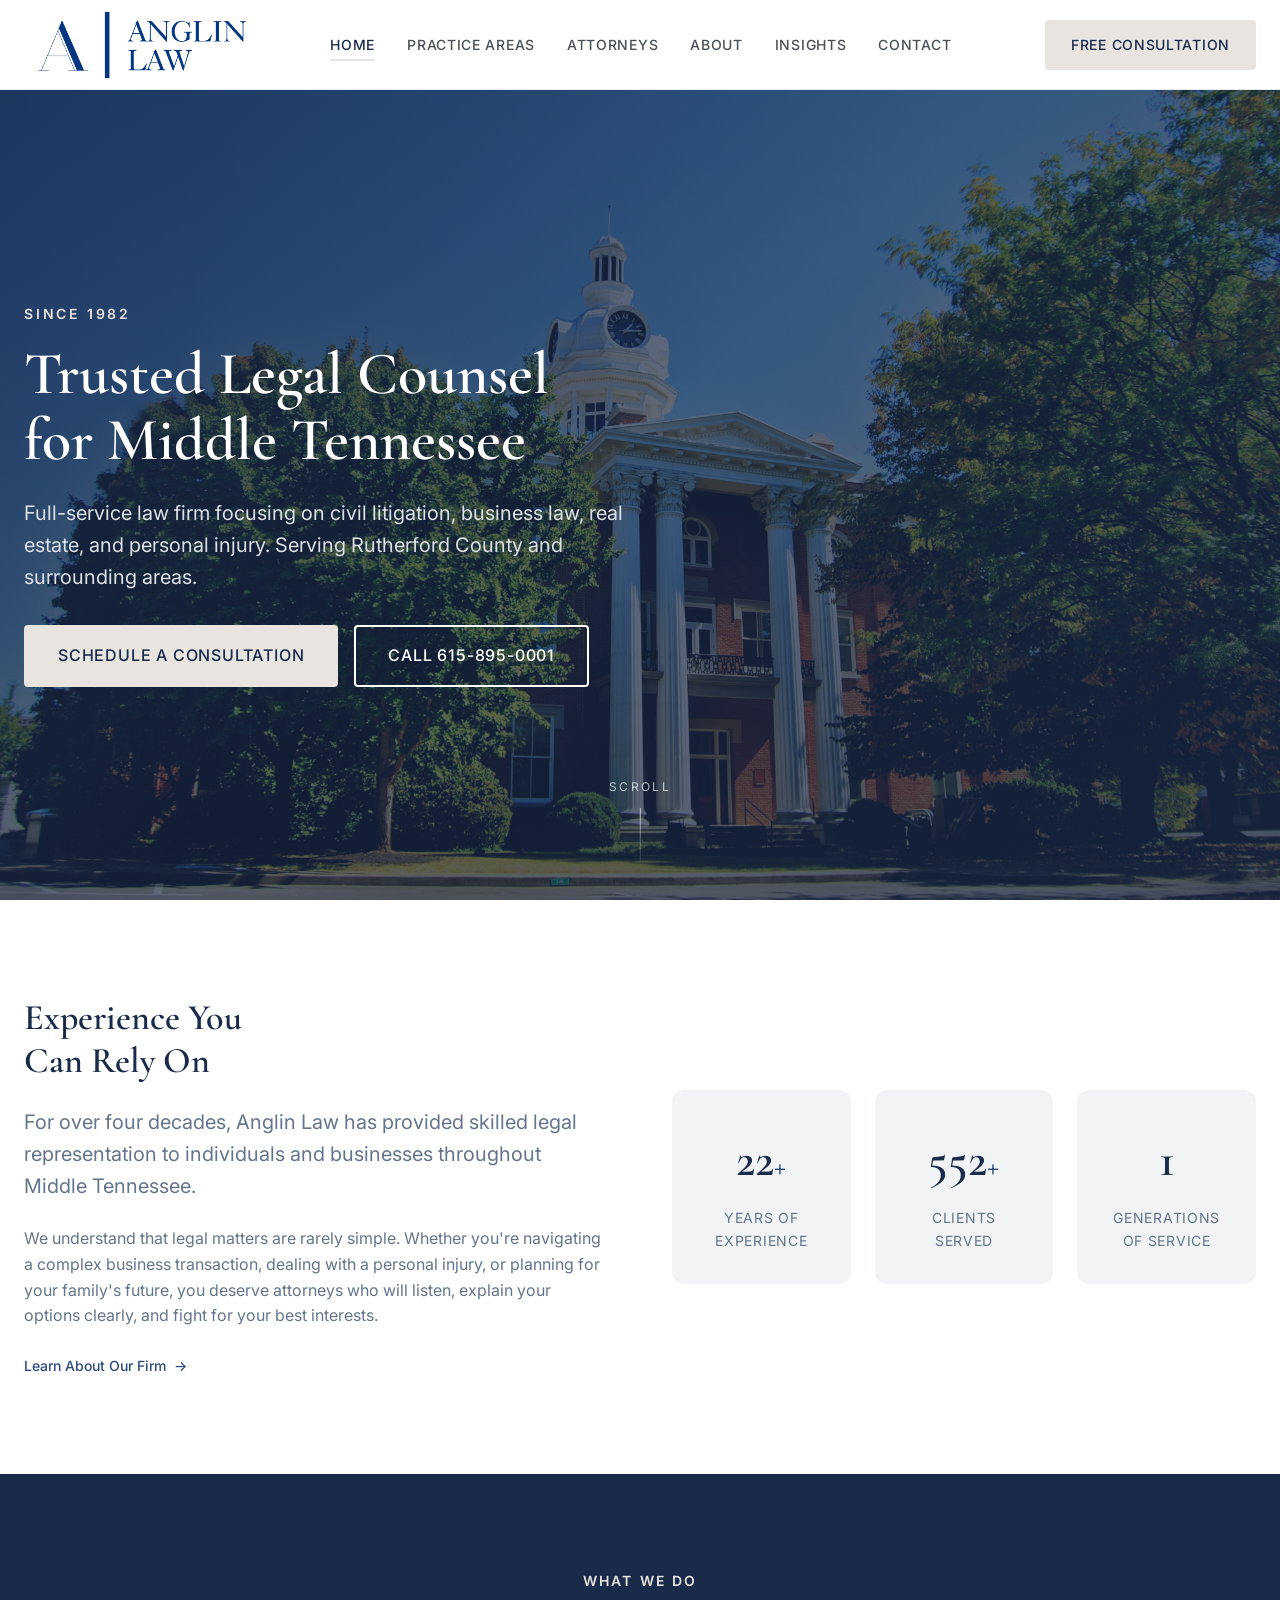
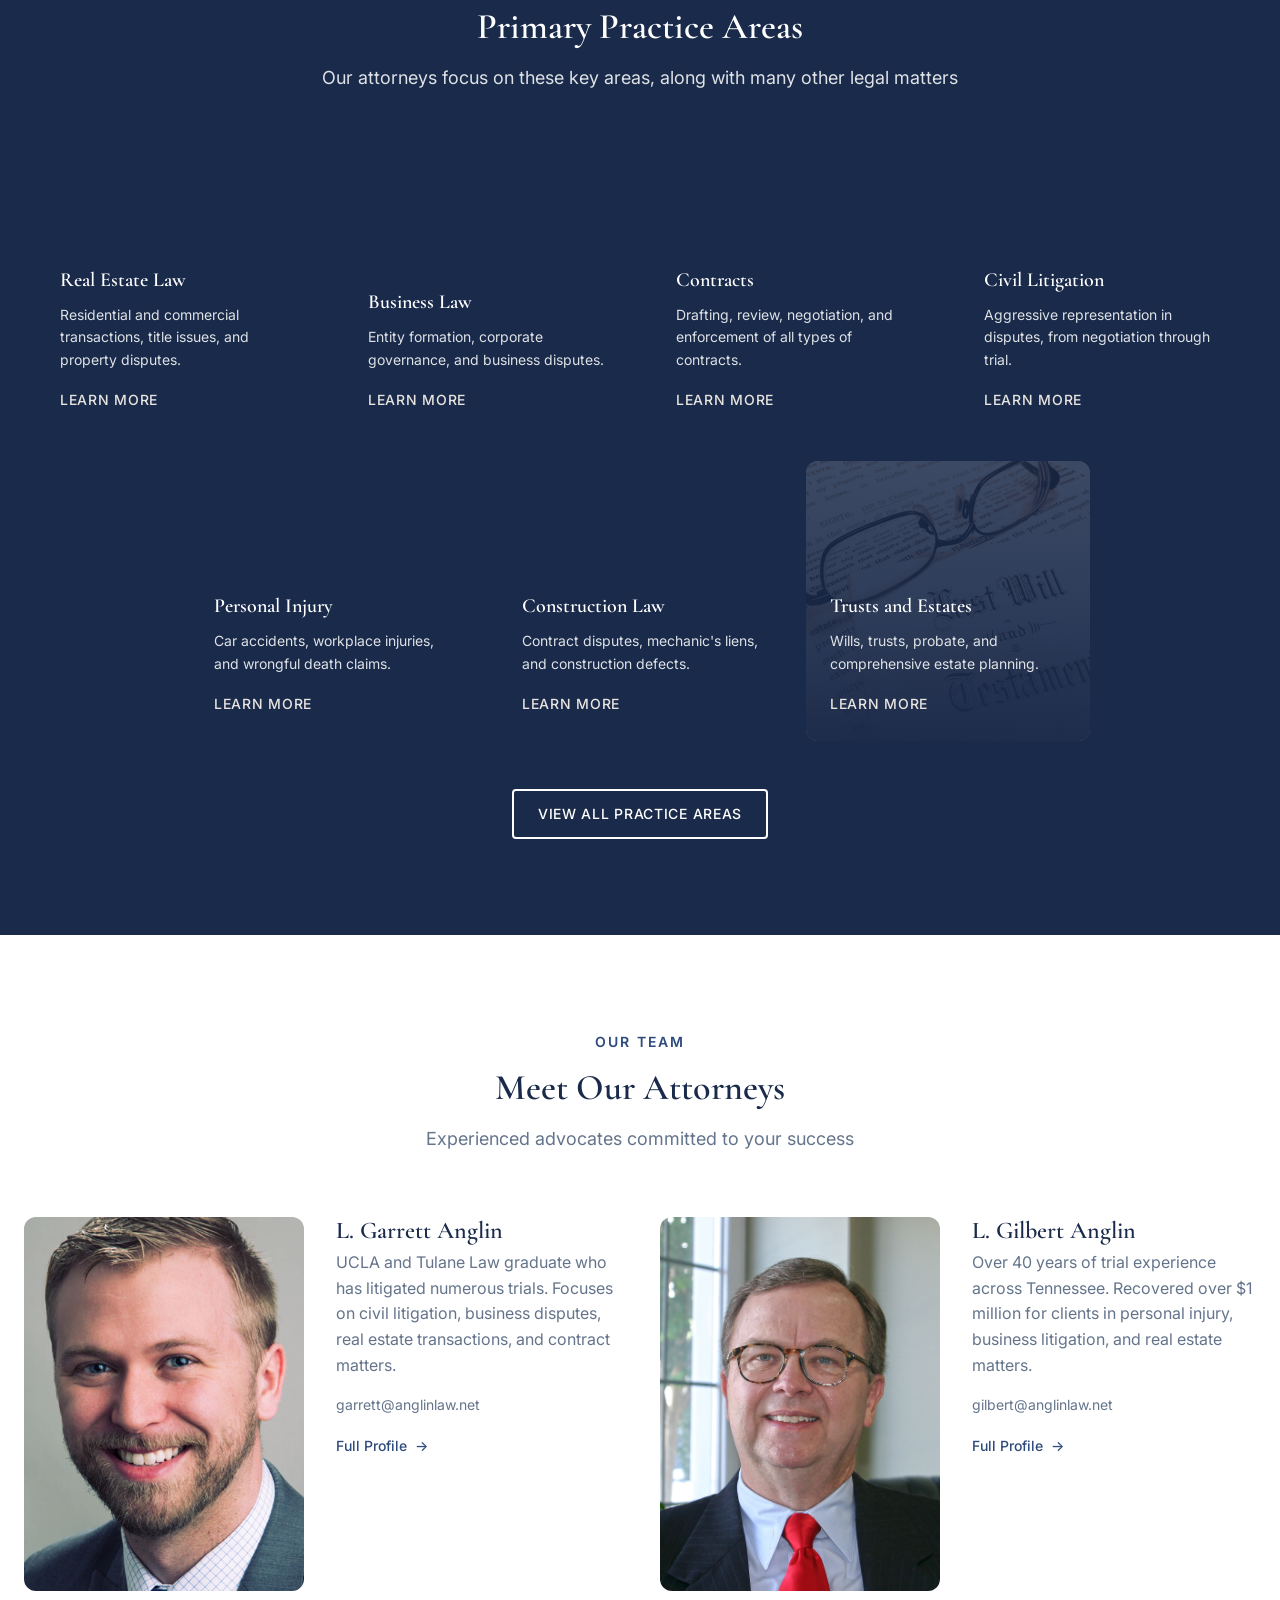
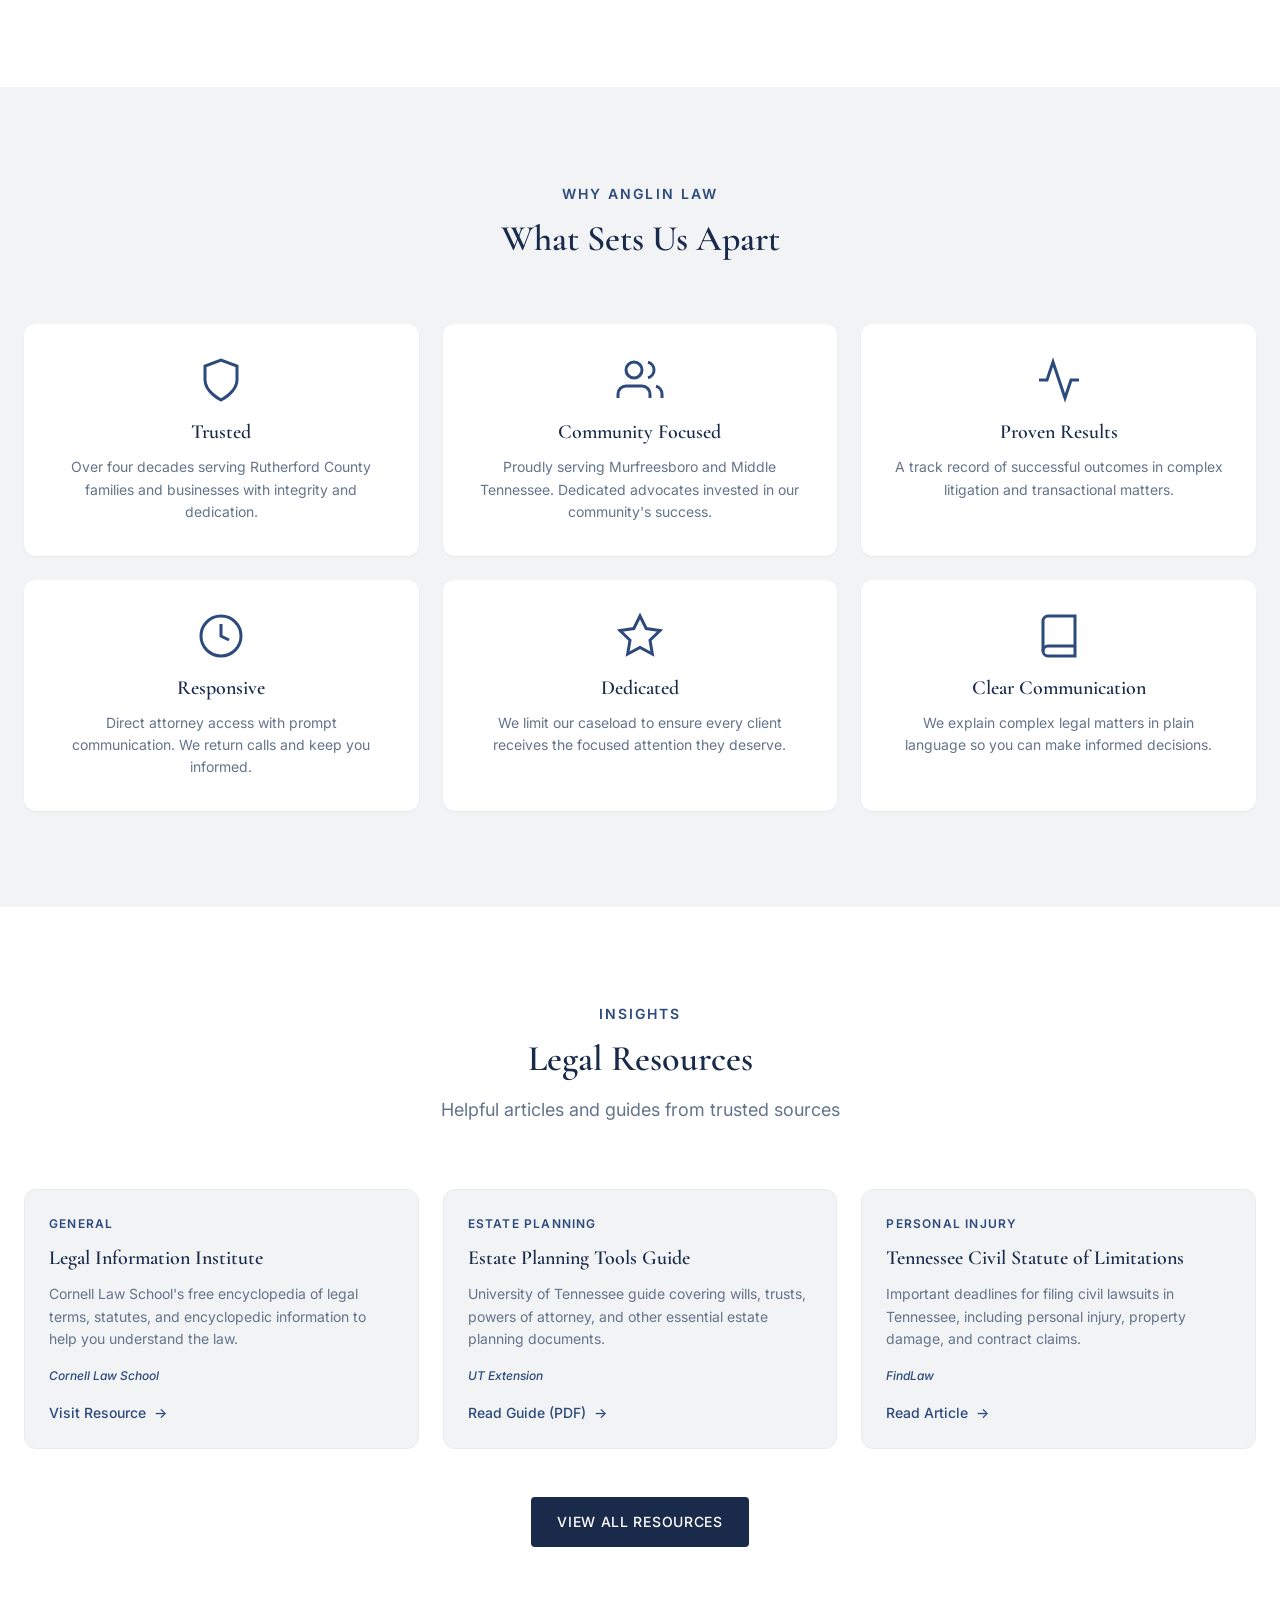
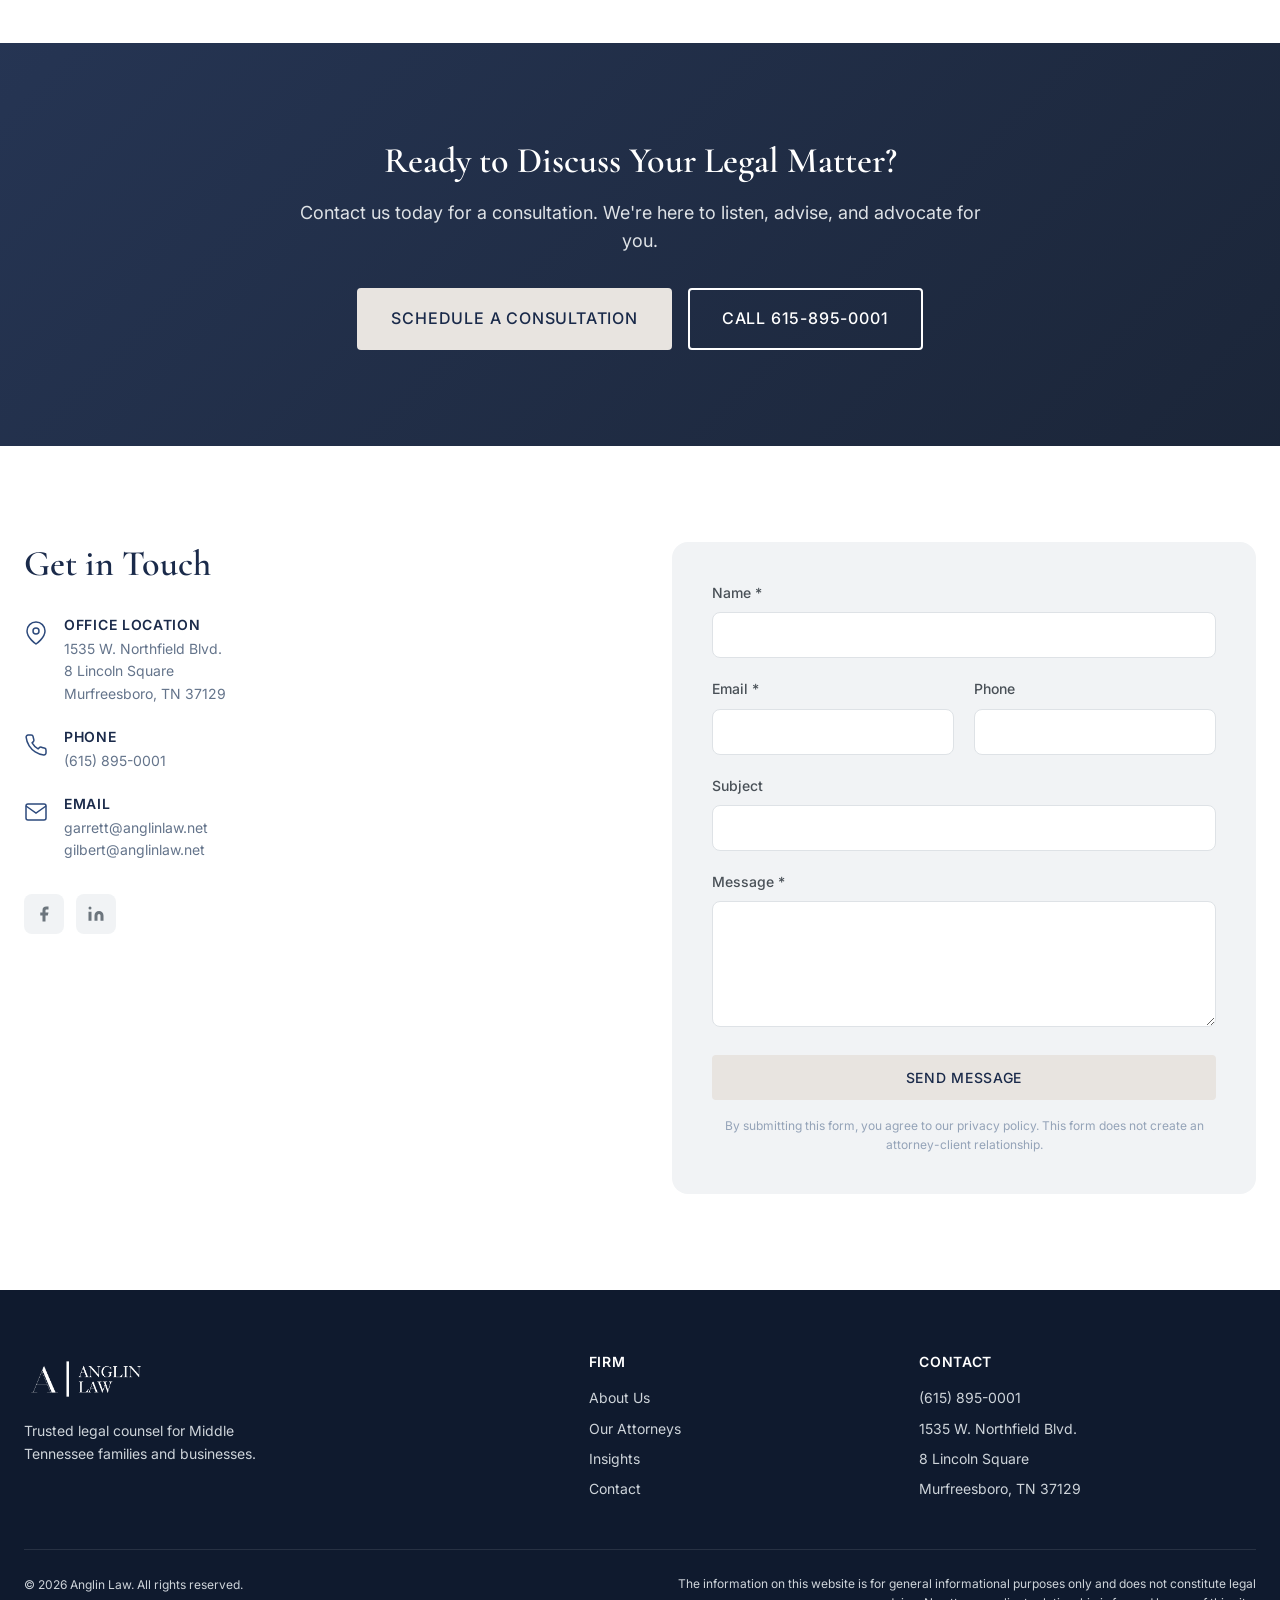
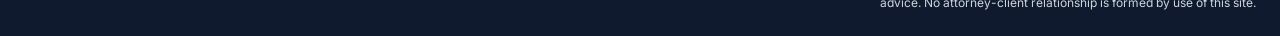
==== index.html @ 1e5f4c48 "Remove mergers from Business Law description on home page https://claude.ai/code/session_014izecE7ja" ====
<!DOCTYPE html>
<html lang="en">
<head>
    <meta charset="UTF-8">
    <meta name="viewport" content="width=device-width, initial-scale=1.0">
    <meta name="description" content="Anglin Law - Full-service law firm in Murfreesboro, Tennessee focusing on civil litigation, business law, real estate, and personal injury.">
    <title>Anglin Law | Murfreesboro, Tennessee Attorneys</title>
    <link rel="preconnect" href="https://fonts.googleapis.com">
    <link rel="preconnect" href="https://fonts.gstatic.com" crossorigin>
    <link href="https://fonts.googleapis.com/css2?family=Cormorant+Garamond:wght@400;500;600;700&family=Inter:wght@300;400;500;600&display=swap" rel="stylesheet">
    <link rel="stylesheet" href="css/styles.css">
</head>
<body>
    <!-- Header -->
    <header class="header" id="header">
        <div class="container">
            <a href="index.html" class="logo">
                <img src="images/logo.png" alt="Anglin Law" class="logo-img">
            </a>
            <nav class="nav" id="nav">
                <ul class="nav-list">
                    <li><a href="index.html" class="nav-link active">Home</a></li>
                    <li><a href="practice-areas.html" class="nav-link">Practice Areas</a></li>
                    <li><a href="attorneys.html" class="nav-link">Attorneys</a></li>
                    <li><a href="about.html" class="nav-link">About</a></li>
                    <li><a href="insights.html" class="nav-link">Insights</a></li>
                    <li><a href="contact.html" class="nav-link">Contact</a></li>
                </ul>
            </nav>
            <a href="contact.html" class="btn btn-primary header-cta">Free Consultation</a>
            <button class="mobile-toggle" id="mobile-toggle" aria-label="Toggle menu">
                <span></span>
                <span></span>
                <span></span>
            </button>
        </div>
    </header>

    <!-- Hero Section -->
    <section class="hero">
        <div class="hero-bg">
            <div class="hero-overlay"></div>
        </div>
        <div class="container">
            <div class="hero-content">
                <p class="hero-subtitle fade-in">Since 1982</p>
                <h1 class="hero-title fade-in">Trusted Legal Counsel<br>for Middle Tennessee</h1>
                <p class="hero-description fade-in">Full-service law firm focusing on civil litigation, business law, real estate, and personal injury. Serving Rutherford County and surrounding areas.</p>
                <div class="hero-cta fade-in">
                    <a href="contact.html" class="btn btn-primary btn-lg">Schedule a Consultation</a>
                    <a href="tel:615-895-0001" class="btn btn-outline btn-lg">Call 615-895-0001</a>
                </div>
            </div>
        </div>
        <div class="hero-scroll">
            <span>Scroll</span>
            <div class="scroll-line"></div>
        </div>
    </section>

    <!-- Introduction Section -->
    <section class="intro section">
        <div class="container">
            <div class="intro-content">
                <div class="intro-text reveal">
                    <h2 class="section-title">Experience You<br>Can Rely On</h2>
                    <p class="intro-lead">For over four decades, Anglin Law has provided skilled legal representation to individuals and businesses throughout Middle Tennessee.</p>
                    <p>We understand that legal matters are rarely simple. Whether you're navigating a complex business transaction, dealing with a personal injury, or planning for your family's future, you deserve attorneys who will listen, explain your options clearly, and fight for your best interests.</p>
                    <a href="about.html" class="link-arrow">Learn About Our Firm</a>
                </div>
                <div class="intro-stats reveal">
                    <div class="stat">
                        <span class="stat-number" data-count="40">0</span><span class="stat-suffix">+</span>
                        <span class="stat-label">Years of Experience</span>
                    </div>
                    <div class="stat">
                        <span class="stat-number" data-count="1000">0</span><span class="stat-suffix">+</span>
                        <span class="stat-label">Clients Served</span>
                    </div>
                    <div class="stat">
                        <span class="stat-number" data-count="2">0</span>
                        <span class="stat-label">Generations of Service</span>
                    </div>
                </div>
            </div>
        </div>
    </section>

    <!-- Practice Areas Section -->
    <section class="practice-areas section section-dark">
        <div class="container">
            <div class="section-header reveal">
                <p class="section-subtitle">What We Do</p>
                <h2 class="section-title">Primary Practice Areas</h2>
                <p class="section-description">Our attorneys focus on these key areas, along with many other legal matters</p>
            </div>
            <div class="practice-grid">
                <a href="practice-areas.html#real-estate" class="practice-card reveal">
                    <div class="practice-card-bg" style="background-image: url('https://images.unsplash.com/photo-1500382017468-9049fed747ef?auto=format&fit=crop&w=800&q=80');"></div>
                    <div class="practice-card-overlay"></div>
                    <div class="practice-card-content">
                        <h3 class="practice-title">Real Estate Law</h3>
                        <p class="practice-excerpt">Residential and commercial transactions, title issues, and property disputes.</p>
                        <span class="practice-link">Learn More</span>
                    </div>
                </a>
                <a href="practice-areas.html#business" class="practice-card reveal">
                    <div class="practice-card-bg" style="background-image: url('https://images.unsplash.com/photo-1554469384-e58fac16e23a?auto=format&fit=crop&w=800&q=80');"></div>
                    <div class="practice-card-overlay"></div>
                    <div class="practice-card-content">
                        <h3 class="practice-title">Business Law</h3>
                        <p class="practice-excerpt">Entity formation, corporate governance, and business disputes.</p>
                        <span class="practice-link">Learn More</span>
                    </div>
                </a>
                <a href="practice-areas.html#contracts" class="practice-card reveal">
                    <div class="practice-card-bg" style="background-image: url('https://images.unsplash.com/photo-1450101499163-c8848c66ca85?auto=format&fit=crop&w=800&q=80');"></div>
                    <div class="practice-card-overlay"></div>
                    <div class="practice-card-content">
                        <h3 class="practice-title">Contracts</h3>
                        <p class="practice-excerpt">Drafting, review, negotiation, and enforcement of all types of contracts.</p>
                        <span class="practice-link">Learn More</span>
                    </div>
                </a>
                <a href="practice-areas.html#litigation" class="practice-card reveal">
                    <div class="practice-card-bg" style="background-image: url('https://images.unsplash.com/photo-1589829545856-d10d557cf95f?auto=format&fit=crop&w=800&q=80');"></div>
                    <div class="practice-card-overlay"></div>
                    <div class="practice-card-content">
                        <h3 class="practice-title">Civil Litigation</h3>
                        <p class="practice-excerpt">Aggressive representation in disputes, from negotiation through trial.</p>
                        <span class="practice-link">Learn More</span>
                    </div>
                </a>
                <a href="practice-areas.html#personal-injury" class="practice-card reveal">
                    <div class="practice-card-bg" style="background-image: url('https://images.unsplash.com/photo-1543465077-db45d34b88a5?auto=format&fit=crop&w=800&q=80');"></div>
                    <div class="practice-card-overlay"></div>
                    <div class="practice-card-content">
                        <h3 class="practice-title">Personal Injury</h3>
                        <p class="practice-excerpt">Car accidents, workplace injuries, and wrongful death claims.</p>
                        <span class="practice-link">Learn More</span>
                    </div>
                </a>
                <a href="practice-areas.html#construction" class="practice-card reveal">
                    <div class="practice-card-bg" style="background-image: url('https://images.unsplash.com/photo-1504307651254-35680f356dfd?auto=format&fit=crop&w=800&q=80');"></div>
                    <div class="practice-card-overlay"></div>
                    <div class="practice-card-content">
                        <h3 class="practice-title">Construction Law</h3>
                        <p class="practice-excerpt">Contract disputes, mechanic's liens, and construction defects.</p>
                        <span class="practice-link">Learn More</span>
                    </div>
                </a>
                <a href="practice-areas.html#estates" class="practice-card reveal">
                    <div class="practice-card-bg" style="background-image: url('images/will.jpg');"></div>
                    <div class="practice-card-overlay"></div>
                    <div class="practice-card-content">
                        <h3 class="practice-title">Trusts and Estates</h3>
                        <p class="practice-excerpt">Wills, trusts, probate, and comprehensive estate planning.</p>
                        <span class="practice-link">Learn More</span>
                    </div>
                </a>
            </div>
            <div class="section-cta reveal">
                <a href="practice-areas.html" class="btn btn-outline-light">View All Practice Areas</a>
            </div>
        </div>
    </section>

    <!-- Attorneys Section -->
    <section class="attorneys section">
        <div class="container">
            <div class="section-header reveal">
                <p class="section-subtitle">Our Team</p>
                <h2 class="section-title">Meet Our Attorneys</h2>
                <p class="section-description">Experienced advocates committed to your success</p>
            </div>
            <div class="attorneys-grid">
                <div class="attorney-card reveal">
                    <div class="attorney-image">
                        <img src="images/garrett-anglin.jpg" alt="L. Garrett Anglin">
                    </div>
                    <div class="attorney-info">
                        <h3 class="attorney-name">L. Garrett Anglin</h3>
                        <p class="attorney-bio">UCLA and Tulane Law graduate who has litigated numerous trials. Focuses on civil litigation, business disputes, real estate transactions, and contract matters.</p>
                        <div class="attorney-contact">
                            <a href="mailto:garrett@anglinlaw.net">garrett@anglinlaw.net</a>
                        </div>
                        <a href="attorneys.html#garrett-anglin" class="link-arrow">Full Profile</a>
                    </div>
                </div>
                <div class="attorney-card reveal">
                    <div class="attorney-image">
                        <img src="images/gilbert-anglin.jpg" alt="L. Gilbert Anglin">
                    </div>
                    <div class="attorney-info">
                        <h3 class="attorney-name">L. Gilbert Anglin</h3>
                        <p class="attorney-bio">Over 40 years of trial experience across Tennessee. Recovered over $1 million for clients in personal injury, business litigation, and real estate matters.</p>
                        <div class="attorney-contact">
                            <a href="mailto:gilbert@anglinlaw.net">gilbert@anglinlaw.net</a>
                        </div>
                        <a href="attorneys.html#gilbert-anglin" class="link-arrow">Full Profile</a>
                    </div>
                </div>
            </div>
        </div>
    </section>

    <!-- Why Choose Us Section -->
    <section class="why-us section section-light">
        <div class="container">
            <div class="section-header reveal">
                <p class="section-subtitle">Why Anglin Law</p>
                <h2 class="section-title">What Sets Us Apart</h2>
            </div>
            <div class="why-grid">
                <div class="why-card reveal">
                    <div class="why-icon">
                        <svg xmlns="http://www.w3.org/2000/svg" viewBox="0 0 24 24" fill="none" stroke="currentColor" stroke-width="1.5">
                            <path d="M12 22s8-4 8-10V5l-8-3-8 3v7c0 6 8 10 8 10z"></path>
                        </svg>
                    </div>
                    <h3 class="why-title">Trusted</h3>
                    <p class="why-description">Over four decades serving Rutherford County families and businesses with integrity and dedication.</p>
                </div>
                <div class="why-card reveal">
                    <div class="why-icon">
                        <svg xmlns="http://www.w3.org/2000/svg" viewBox="0 0 24 24" fill="none" stroke="currentColor" stroke-width="1.5">
                            <path d="M17 21v-2a4 4 0 0 0-4-4H5a4 4 0 0 0-4 4v2"></path>
                            <circle cx="9" cy="7" r="4"></circle>
                            <path d="M23 21v-2a4 4 0 0 0-3-3.87"></path>
                            <path d="M16 3.13a4 4 0 0 1 0 7.75"></path>
                        </svg>
                    </div>
                    <h3 class="why-title">Community Focused</h3>
                    <p class="why-description">Proudly serving Murfreesboro and Middle Tennessee. Dedicated advocates invested in our community's success.</p>
                </div>
                <div class="why-card reveal">
                    <div class="why-icon">
                        <svg xmlns="http://www.w3.org/2000/svg" viewBox="0 0 24 24" fill="none" stroke="currentColor" stroke-width="1.5">
                            <polyline points="22 12 18 12 15 21 9 3 6 12 2 12"></polyline>
                        </svg>
                    </div>
                    <h3 class="why-title">Proven Results</h3>
                    <p class="why-description">A track record of successful outcomes in complex litigation and transactional matters.</p>
                </div>
                <div class="why-card reveal">
                    <div class="why-icon">
                        <svg xmlns="http://www.w3.org/2000/svg" viewBox="0 0 24 24" fill="none" stroke="currentColor" stroke-width="1.5">
                            <circle cx="12" cy="12" r="10"></circle>
                            <polyline points="12 6 12 12 16 14"></polyline>
                        </svg>
                    </div>
                    <h3 class="why-title">Responsive</h3>
                    <p class="why-description">Direct attorney access with prompt communication. We return calls and keep you informed.</p>
                </div>
                <div class="why-card reveal">
                    <div class="why-icon">
                        <svg xmlns="http://www.w3.org/2000/svg" viewBox="0 0 24 24" fill="none" stroke="currentColor" stroke-width="1.5">
                            <polygon points="12 2 15.09 8.26 22 9.27 17 14.14 18.18 21.02 12 17.77 5.82 21.02 7 14.14 2 9.27 8.91 8.26 12 2"></polygon>
                        </svg>
                    </div>
                    <h3 class="why-title">Dedicated</h3>
                    <p class="why-description">We limit our caseload to ensure every client receives the focused attention they deserve.</p>
                </div>
                <div class="why-card reveal">
                    <div class="why-icon">
                        <svg xmlns="http://www.w3.org/2000/svg" viewBox="0 0 24 24" fill="none" stroke="currentColor" stroke-width="1.5">
                            <path d="M4 19.5A2.5 2.5 0 0 1 6.5 17H20"></path>
                            <path d="M6.5 2H20v20H6.5A2.5 2.5 0 0 1 4 19.5v-15A2.5 2.5 0 0 1 6.5 2z"></path>
                        </svg>
                    </div>
                    <h3 class="why-title">Clear Communication</h3>
                    <p class="why-description">We explain complex legal matters in plain language so you can make informed decisions.</p>
                </div>
            </div>
        </div>
    </section>

    <!-- Insights Section -->
    <section class="insights section">
        <div class="container">
            <div class="section-header reveal">
                <p class="section-subtitle">Insights</p>
                <h2 class="section-title">Legal Resources</h2>
                <p class="section-description">Helpful articles and guides from trusted sources</p>
            </div>
            <div class="insights-grid insights-grid-text-only">
                <article class="insight-card reveal">
                    <span class="insight-category">General</span>
                    <h3 class="insight-title">Legal Information Institute</h3>
                    <p class="insight-excerpt">Cornell Law School's free encyclopedia of legal terms, statutes, and encyclopedic information to help you understand the law.</p>
                    <div class="insight-meta">
                        <span class="insight-source">Cornell Law School</span>
                    </div>
                    <a href="https://www.law.cornell.edu/" target="_blank" rel="noopener noreferrer" class="link-arrow">Visit Resource</a>
                </article>
                <article class="insight-card reveal">
                    <span class="insight-category">Estate Planning</span>
                    <h3 class="insight-title">Estate Planning Tools Guide</h3>
                    <p class="insight-excerpt">University of Tennessee guide covering wills, trusts, powers of attorney, and other essential estate planning documents.</p>
                    <div class="insight-meta">
                        <span class="insight-source">UT Extension</span>
                    </div>
                    <a href="https://utia.tennessee.edu/publications/wp-content/uploads/sites/269/2023/10/SP822E.pdf" target="_blank" rel="noopener noreferrer" class="link-arrow">Read Guide (PDF)</a>
                </article>
                <article class="insight-card reveal">
                    <span class="insight-category">Personal Injury</span>
                    <h3 class="insight-title">Tennessee Civil Statute of Limitations</h3>
                    <p class="insight-excerpt">Important deadlines for filing civil lawsuits in Tennessee, including personal injury, property damage, and contract claims.</p>
                    <div class="insight-meta">
                        <span class="insight-source">FindLaw</span>
                    </div>
                    <a href="https://www.findlaw.com/state/tennessee-law/tennessee-civil-statute-of-limitations-laws.html" target="_blank" rel="noopener noreferrer" class="link-arrow">Read Article</a>
                </article>
            </div>
            <div class="section-cta reveal">
                <a href="insights.html" class="btn btn-secondary">View All Resources</a>
            </div>
        </div>
    </section>

    <!-- CTA Section -->
    <section class="cta-section">
        <div class="cta-bg">
            <div class="cta-overlay"></div>
        </div>
        <div class="container">
            <div class="cta-content reveal">
                <h2 class="cta-title">Ready to Discuss Your Legal Matter?</h2>
                <p class="cta-description">Contact us today for a consultation. We're here to listen, advise, and advocate for you.</p>
                <div class="cta-buttons">
                    <a href="contact.html" class="btn btn-primary btn-lg">Schedule a Consultation</a>
                    <a href="tel:615-895-0001" class="btn btn-outline-light btn-lg">Call 615-895-0001</a>
                </div>
            </div>
        </div>
    </section>

    <!-- Contact Preview Section -->
    <section class="contact-preview section">
        <div class="container">
            <div class="contact-grid">
                <div class="contact-info reveal">
                    <h2 class="section-title">Get in Touch</h2>
                    <div class="contact-details">
                        <div class="contact-item">
                            <div class="contact-icon">
                                <svg xmlns="http://www.w3.org/2000/svg" viewBox="0 0 24 24" fill="none" stroke="currentColor" stroke-width="1.5">
                                    <path d="M21 10c0 7-9 13-9 13s-9-6-9-13a9 9 0 0 1 18 0z"></path>
                                    <circle cx="12" cy="10" r="3"></circle>
                                </svg>
                            </div>
                            <div>
                                <h4>Office Location</h4>
                                <p>1535 W. Northfield Blvd.<br>8 Lincoln Square<br>Murfreesboro, TN 37129</p>
                            </div>
                        </div>
                        <div class="contact-item">
                            <div class="contact-icon">
                                <svg xmlns="http://www.w3.org/2000/svg" viewBox="0 0 24 24" fill="none" stroke="currentColor" stroke-width="1.5">
                                    <path d="M22 16.92v3a2 2 0 0 1-2.18 2 19.79 19.79 0 0 1-8.63-3.07 19.5 19.5 0 0 1-6-6 19.79 19.79 0 0 1-3.07-8.67A2 2 0 0 1 4.11 2h3a2 2 0 0 1 2 1.72 12.84 12.84 0 0 0 .7 2.81 2 2 0 0 1-.45 2.11L8.09 9.91a16 16 0 0 0 6 6l1.27-1.27a2 2 0 0 1 2.11-.45 12.84 12.84 0 0 0 2.81.7A2 2 0 0 1 22 16.92z"></path>
                                </svg>
                            </div>
                            <div>
                                <h4>Phone</h4>
                                <p><a href="tel:615-895-0001">(615) 895-0001</a></p>
                            </div>
                        </div>
                        <div class="contact-item">
                            <div class="contact-icon">
                                <svg xmlns="http://www.w3.org/2000/svg" viewBox="0 0 24 24" fill="none" stroke="currentColor" stroke-width="1.5">
                                    <path d="M4 4h16c1.1 0 2 .9 2 2v12c0 1.1-.9 2-2 2H4c-1.1 0-2-.9-2-2V6c0-1.1.9-2 2-2z"></path>
                                    <polyline points="22,6 12,13 2,6"></polyline>
                                </svg>
                            </div>
                            <div>
                                <h4>Email</h4>
                                <p><a href="mailto:garrett@anglinlaw.net">garrett@anglinlaw.net</a><br><a href="mailto:gilbert@anglinlaw.net">gilbert@anglinlaw.net</a></p>
                            </div>
                        </div>
                    </div>
                    <div class="social-links">
                        <a href="https://www.facebook.com/anglinlaw/" class="social-link" aria-label="Facebook" target="_blank" rel="noopener noreferrer">
                            <svg xmlns="http://www.w3.org/2000/svg" viewBox="0 0 24 24" fill="currentColor">
                                <path d="M18 2h-3a5 5 0 0 0-5 5v3H7v4h3v8h4v-8h3l1-4h-4V7a1 1 0 0 1 1-1h3z"></path>
                            </svg>
                        </a>
                        <a href="https://www.linkedin.com/company/anglin-law" class="social-link" aria-label="LinkedIn" target="_blank" rel="noopener noreferrer">
                            <svg xmlns="http://www.w3.org/2000/svg" viewBox="0 0 24 24" fill="currentColor">
                                <path d="M16 8a6 6 0 0 1 6 6v7h-4v-7a2 2 0 0 0-2-2 2 2 0 0 0-2 2v7h-4v-7a6 6 0 0 1 6-6z"></path>
                                <rect x="2" y="9" width="4" height="12"></rect>
                                <circle cx="4" cy="4" r="2"></circle>
                            </svg>
                        </a>
                    </div>
                </div>
                <div class="contact-form-wrapper reveal">
                    <form class="contact-form" id="contact-form">
                        <div class="form-group">
                            <label for="name">Name *</label>
                            <input type="text" id="name" name="name" required>
                        </div>
                        <div class="form-row">
                            <div class="form-group">
                                <label for="email">Email *</label>
                                <input type="email" id="email" name="email" required>
                            </div>
                            <div class="form-group">
                                <label for="phone">Phone</label>
                                <input type="tel" id="phone" name="phone">
                            </div>
                        </div>
                        <div class="form-group">
                            <label for="subject">Subject</label>
                            <input type="text" id="subject" name="subject">
                        </div>
                        <div class="form-group">
                            <label for="message">Message *</label>
                            <textarea id="message" name="message" rows="5" required></textarea>
                        </div>
                        <button type="submit" class="btn btn-primary btn-full">Send Message</button>
                        <p class="form-disclaimer">By submitting this form, you agree to our privacy policy. This form does not create an attorney-client relationship.</p>
                    </form>
                </div>
            </div>
        </div>
    </section>

    <!-- Footer -->
    <footer class="footer">
        <div class="container">
            <div class="footer-main">
                <div class="footer-brand">
                    <a href="index.html" class="logo">
                        <img src="images/logo.png" alt="Anglin Law" class="logo-img">
                    </a>
                    <p class="footer-tagline">Trusted legal counsel for Middle Tennessee families and businesses.</p>
                </div>
                <div class="footer-links">
                    <div class="footer-column">
                        <h4>Firm</h4>
                        <ul>
                            <li><a href="about.html">About Us</a></li>
                            <li><a href="attorneys.html">Our Attorneys</a></li>
                            <li><a href="insights.html">Insights</a></li>
                            <li><a href="contact.html">Contact</a></li>
                        </ul>
                    </div>
                    <div class="footer-column">
                        <h4>Contact</h4>
                        <ul>
                            <li><a href="tel:615-895-0001">(615) 895-0001</a></li>
                            <li>1535 W. Northfield Blvd.</li>
                            <li>8 Lincoln Square</li>
                            <li>Murfreesboro, TN 37129</li>
                        </ul>
                    </div>
                </div>
            </div>
            <div class="footer-bottom">
                <p>&copy; 2026 Anglin Law. All rights reserved.</p>
                <p class="footer-disclaimer">The information on this website is for general informational purposes only and does not constitute legal advice. No attorney-client relationship is formed by use of this site.</p>
            </div>
        </div>
    </footer>

    <script src="js/main.js"></script>
</body>
</html>
---- css/styles.css ----
/* ============================================
   ANGLIN LAW - Main Stylesheet
   Professional Law Firm Website
   ============================================ */

/* CSS Custom Properties */
:root {
    /* Colors */
    --color-primary: #1a2a4a;        /* Deep navy blue */
    --color-primary-dark: #0f1a2e;   /* Darker navy */
    --color-primary-light: #2d4a7c;  /* Lighter navy */
    --color-accent: #e8e4e0;         /* Light warm grey */
    --color-accent-dark: #c9c4be;    /* Medium warm grey */
    --color-accent-light: #f5f3f1;   /* Very light grey */
    --color-accent-text: #2d4a7c;    /* Navy for text accents */
    --color-white: #ffffff;
    --color-off-white: #f8f9fa;
    --color-gray-100: #f1f3f5;
    --color-gray-200: #e9ecef;
    --color-gray-300: #dee2e6;
    --color-gray-400: #ced4da;
    --color-gray-500: #adb5bd;
    --color-gray-600: #6c757d;
    --color-gray-700: #495057;
    --color-gray-800: #343a40;
    --color-gray-900: #212529;
    --color-text: #2d3748;
    --color-text-light: #64748b;
    --color-text-muted: #94a3b8;

    /* Typography */
    --font-heading: 'Cormorant Garamond', Georgia, serif;
    --font-body: 'Inter', -apple-system, BlinkMacSystemFont, 'Segoe UI', Roboto, sans-serif;

    /* Font Sizes */
    --text-xs: 0.75rem;
    --text-sm: 0.875rem;
    --text-base: 1rem;
    --text-lg: 1.125rem;
    --text-xl: 1.25rem;
    --text-2xl: 1.5rem;
    --text-3xl: 1.875rem;
    --text-4xl: 2.25rem;
    --text-5xl: 3rem;
    --text-6xl: 3.75rem;
    --text-7xl: 4.5rem;

    /* Spacing */
    --space-1: 0.25rem;
    --space-2: 0.5rem;
    --space-3: 0.75rem;
    --space-4: 1rem;
    --space-5: 1.25rem;
    --space-6: 1.5rem;
    --space-8: 2rem;
    --space-10: 2.5rem;
    --space-12: 3rem;
    --space-16: 4rem;
    --space-20: 5rem;
    --space-24: 6rem;
    --space-32: 8rem;

    /* Layout */
    --container-max: 1280px;
    --container-narrow: 900px;
    --header-height: 90px;
    --header-height-scrolled: 80px;

    /* Transitions */
    --transition-fast: 150ms ease;
    --transition-base: 250ms ease;
    --transition-slow: 350ms ease;
    --transition-slower: 500ms ease;

    /* Shadows */
    --shadow-sm: 0 1px 2px rgba(0, 0, 0, 0.05);
    --shadow-base: 0 4px 6px -1px rgba(0, 0, 0, 0.1), 0 2px 4px -1px rgba(0, 0, 0, 0.06);
    --shadow-md: 0 10px 15px -3px rgba(0, 0, 0, 0.1), 0 4px 6px -2px rgba(0, 0, 0, 0.05);
    --shadow-lg: 0 20px 25px -5px rgba(0, 0, 0, 0.1), 0 10px 10px -5px rgba(0, 0, 0, 0.04);
    --shadow-xl: 0 25px 50px -12px rgba(0, 0, 0, 0.25);

    /* Border Radius */
    --radius-sm: 0.25rem;
    --radius-base: 0.375rem;
    --radius-md: 0.5rem;
    --radius-lg: 0.75rem;
    --radius-xl: 1rem;
}

/* ============================================
   Reset & Base Styles
   ============================================ */

*, *::before, *::after {
    box-sizing: border-box;
    margin: 0;
    padding: 0;
}

html {
    scroll-behavior: smooth;
    -webkit-font-smoothing: antialiased;
    -moz-osx-font-smoothing: grayscale;
}

body {
    font-family: var(--font-body);
    font-size: var(--text-base);
    line-height: 1.6;
    color: var(--color-text);
    background-color: var(--color-white);
}

img {
    max-width: 100%;
    height: auto;
    display: block;
}

a {
    color: inherit;
    text-decoration: none;
    transition: color var(--transition-fast);
}

ul, ol {
    list-style: none;
}

button {
    font-family: inherit;
    cursor: pointer;
    border: none;
    background: none;
}

input, textarea, select {
    font-family: inherit;
    font-size: inherit;
}

/* ============================================
   Typography
   ============================================ */

h1, h2, h3, h4, h5, h6 {
    font-family: var(--font-heading);
    font-weight: 600;
    line-height: 1.2;
    color: var(--color-primary);
}

h1 { font-size: var(--text-5xl); }
h2 { font-size: var(--text-4xl); }
h3 { font-size: var(--text-2xl); }
h4 { font-size: var(--text-xl); }
h5 { font-size: var(--text-lg); }
h6 { font-size: var(--text-base); }

p {
    margin-bottom: var(--space-4);
}

p:last-child {
    margin-bottom: 0;
}

.text-accent {
    color: var(--color-accent-text);
}

/* ============================================
   Layout
   ============================================ */

.container {
    width: 100%;
    max-width: var(--container-max);
    margin: 0 auto;
    padding: 0 var(--space-6);
}

.container-narrow {
    max-width: var(--container-narrow);
}

.section {
    padding: var(--space-24) 0;
}

.section-dark {
    background-color: var(--color-primary);
    color: var(--color-white);
}

.section-dark h2,
.section-dark h3,
.section-dark h4 {
    color: var(--color-white);
}

.section-light {
    background-color: var(--color-gray-100);
}

.section-header {
    text-align: center;
    max-width: 700px;
    margin: 0 auto var(--space-16);
}

.section-subtitle {
    font-family: var(--font-body);
    font-size: var(--text-sm);
    font-weight: 600;
    text-transform: uppercase;
    letter-spacing: 0.15em;
    color: var(--color-accent-text);
    margin-bottom: var(--space-3);
}

.section-dark .section-subtitle {
    color: var(--color-accent);
}

.section-title {
    margin-bottom: var(--space-4);
}

.section-description {
    font-size: var(--text-lg);
    color: var(--color-text-light);
}

.section-dark .section-description {
    color: var(--color-gray-300);
}

.section-cta {
    text-align: center;
    margin-top: var(--space-12);
}

/* ============================================
   Buttons
   ============================================ */

.btn {
    display: inline-flex;
    align-items: center;
    justify-content: center;
    padding: var(--space-3) var(--space-6);
    font-family: var(--font-body);
    font-size: var(--text-sm);
    font-weight: 500;
    text-transform: uppercase;
    letter-spacing: 0.05em;
    border-radius: var(--radius-sm);
    transition: all var(--transition-base);
    cursor: pointer;
    border: 2px solid transparent;
}

.btn-lg {
    padding: var(--space-4) var(--space-8);
    font-size: var(--text-base);
}

.btn-full {
    width: 100%;
}

.btn-primary {
    background-color: var(--color-accent);
    color: var(--color-primary);
    border-color: var(--color-accent);
}

.btn-primary:hover {
    background-color: var(--color-accent-dark);
    border-color: var(--color-accent-dark);
}

.btn-secondary {
    background-color: var(--color-primary);
    color: var(--color-white);
    border-color: var(--color-primary);
}

.btn-secondary:hover {
    background-color: var(--color-primary-dark);
    border-color: var(--color-primary-dark);
}

.btn-outline {
    background-color: transparent;
    color: var(--color-white);
    border-color: var(--color-white);
}

.btn-outline:hover {
    background-color: var(--color-white);
    color: var(--color-primary);
}

.btn-outline-light {
    background-color: transparent;
    color: var(--color-white);
    border-color: var(--color-white);
}

.btn-outline-light:hover {
    background-color: var(--color-white);
    color: var(--color-primary);
}

.link-arrow {
    display: inline-flex;
    align-items: center;
    font-size: var(--text-sm);
    font-weight: 500;
    color: var(--color-accent-text);
    transition: all var(--transition-fast);
}

.link-arrow::after {
    content: '→';
    margin-left: var(--space-2);
    transition: transform var(--transition-fast);
}

.link-arrow:hover {
    color: var(--color-primary);
}

.link-arrow:hover::after {
    transform: translateX(4px);
}

/* ============================================
   Header
   ============================================ */

.header {
    position: fixed;
    top: 0;
    left: 0;
    right: 0;
    height: var(--header-height);
    background-color: var(--color-white);
    z-index: 1000;
    transition: all var(--transition-base);
}

.header::after {
    content: '';
    position: absolute;
    bottom: 0;
    left: 0;
    right: 0;
    height: 1px;
    background-color: var(--color-gray-200);
}

.header.scrolled {
    height: var(--header-height-scrolled);
    box-shadow: var(--shadow-md);
}

.header .container {
    display: flex;
    align-items: center;
    justify-content: space-between;
    height: 100%;
}

/* Logo */
.logo {
    display: flex;
    align-items: center;
    gap: var(--space-2);
}

.logo-mark {
    font-family: var(--font-heading);
    font-size: var(--text-2xl);
    font-weight: 600;
    color: var(--color-primary);
}

.logo-divider {
    font-family: var(--font-heading);
    font-size: var(--text-2xl);
    font-weight: 300;
    color: var(--color-accent-dark);
    margin: 0 var(--space-1);
}

.logo-text {
    font-family: var(--font-heading);
    font-size: var(--text-xl);
    font-weight: 600;
    color: var(--color-primary);
    letter-spacing: 0.1em;
}

.footer .logo-mark,
.footer .logo-text {
    color: var(--color-white);
}

.footer .logo-divider {
    color: var(--color-accent);
}

.logo-img {
    height: 95px;
    width: auto;
    max-width: 380px;
    object-fit: contain;
    transition: height var(--transition-base), opacity var(--transition-fast);
}

.header.scrolled .logo-img {
    height: 85px;
}

.logo:hover .logo-img {
    opacity: 0.85;
}

.footer .logo-img {
    height: 50px;
    max-width: 220px;
    filter: brightness(0) invert(1);
}

/* Navigation */
.nav-list {
    display: flex;
    align-items: center;
    gap: var(--space-8);
}

.nav-link {
    font-size: var(--text-sm);
    font-weight: 500;
    color: var(--color-gray-700);
    text-transform: uppercase;
    letter-spacing: 0.05em;
    padding: var(--space-2) 0;
    position: relative;
}

.nav-link::after {
    content: '';
    position: absolute;
    bottom: 0;
    left: 0;
    width: 0;
    height: 2px;
    background-color: var(--color-accent);
    transition: width var(--transition-base);
}

.nav-link:hover,
.nav-link.active {
    color: var(--color-primary);
}

.nav-link:hover::after,
.nav-link.active::after {
    width: 100%;
}

/* Dropdown */
.has-dropdown {
    position: relative;
}

.dropdown {
    position: absolute;
    top: 100%;
    left: 50%;
    transform: translateX(-50%);
    min-width: 220px;
    background-color: var(--color-white);
    box-shadow: var(--shadow-lg);
    border-radius: var(--radius-md);
    padding: var(--space-3) 0;
    opacity: 0;
    visibility: hidden;
    transition: all var(--transition-base);
    margin-top: var(--space-4);
}

.dropdown::before {
    content: '';
    position: absolute;
    top: -8px;
    left: 50%;
    transform: translateX(-50%);
    border: 8px solid transparent;
    border-bottom-color: var(--color-white);
}

.has-dropdown:hover .dropdown {
    opacity: 1;
    visibility: visible;
    margin-top: var(--space-2);
}

.dropdown li {
    padding: 0;
}

.dropdown a {
    display: block;
    padding: var(--space-2) var(--space-5);
    font-size: var(--text-sm);
    font-weight: 400;
    text-transform: none;
    letter-spacing: 0;
    color: var(--color-gray-700);
    transition: all var(--transition-fast);
}

.dropdown a:hover {
    background-color: var(--color-gray-100);
    color: var(--color-primary);
}

.header-cta {
    margin-left: var(--space-6);
}

/* Mobile Toggle */
.mobile-toggle {
    display: none;
    flex-direction: column;
    gap: 5px;
    padding: var(--space-2);
}

.mobile-toggle span {
    display: block;
    width: 24px;
    height: 2px;
    background-color: var(--color-primary);
    transition: all var(--transition-fast);
}

/* ============================================
   Hero Section
   ============================================ */

.hero {
    position: relative;
    min-height: 100vh;
    display: flex;
    align-items: center;
    padding-top: var(--header-height);
    overflow: hidden;
}

.hero-bg {
    position: absolute;
    inset: 0;
    background-image: url('../images/hero-courthouse.jpg');
    background-size: cover;
    background-position: center;
    background-attachment: fixed;
}

.hero-overlay {
    position: absolute;
    inset: 0;
    background: linear-gradient(
        135deg,
        rgba(26, 42, 74, 0.9) 0%,
        rgba(26, 42, 74, 0.7) 50%,
        rgba(26, 42, 74, 0.8) 100%
    );
}

.hero .container {
    position: relative;
    z-index: 1;
}

.hero-content {
    max-width: 800px;
    color: var(--color-white);
}

.hero-subtitle {
    font-size: var(--text-sm);
    font-weight: 600;
    text-transform: uppercase;
    letter-spacing: 0.2em;
    color: var(--color-accent);
    margin-bottom: var(--space-4);
}

.hero-title {
    font-size: var(--text-6xl);
    font-weight: 600;
    color: var(--color-white);
    margin-bottom: var(--space-6);
    line-height: 1.1;
}

.hero-description {
    font-size: var(--text-xl);
    color: var(--color-gray-300);
    margin-bottom: var(--space-8);
    max-width: 600px;
}

.hero-cta {
    display: flex;
    flex-wrap: wrap;
    gap: var(--space-4);
}

.hero-scroll {
    position: absolute;
    bottom: var(--space-8);
    left: 50%;
    transform: translateX(-50%);
    display: flex;
    flex-direction: column;
    align-items: center;
    color: var(--color-white);
    font-size: var(--text-xs);
    text-transform: uppercase;
    letter-spacing: 0.2em;
    opacity: 0.7;
}

.scroll-line {
    width: 1px;
    height: 60px;
    background: linear-gradient(to bottom, var(--color-white), transparent);
    margin-top: var(--space-3);
    animation: scrollLine 2s ease-in-out infinite;
}

@keyframes scrollLine {
    0%, 100% { transform: scaleY(1); opacity: 1; }
    50% { transform: scaleY(0.5); opacity: 0.5; }
}

/* ============================================
   Introduction Section
   ============================================ */

.intro-content {
    display: grid;
    grid-template-columns: 1fr 1fr;
    gap: var(--space-16);
    align-items: center;
}

.intro-text .section-title {
    margin-bottom: var(--space-6);
}

.intro-lead {
    font-size: var(--text-xl);
    color: var(--color-text);
    margin-bottom: var(--space-4);
}

.intro-text p {
    color: var(--color-text-light);
    margin-bottom: var(--space-6);
}

.intro-stats {
    display: grid;
    grid-template-columns: repeat(3, 1fr);
    gap: var(--space-6);
}

.stat {
    text-align: center;
    padding: var(--space-8);
    background-color: var(--color-gray-100);
    border-radius: var(--radius-lg);
}

.stat-number {
    font-family: var(--font-heading);
    font-size: var(--text-5xl);
    font-weight: 600;
    color: var(--color-primary);
    display: inline;
}

.stat-prefix {
    font-family: var(--font-heading);
    font-size: var(--text-3xl);
    font-weight: 600;
    color: var(--color-accent-text);
}

.stat-suffix {
    font-family: var(--font-heading);
    font-size: var(--text-3xl);
    font-weight: 600;
    color: var(--color-accent-text);
}

.stat-label {
    font-size: var(--text-sm);
    color: var(--color-text-light);
    text-transform: uppercase;
    letter-spacing: 0.05em;
    display: block;
    margin-top: var(--space-2);
}

/* ============================================
   Practice Areas Section
   ============================================ */

.practice-grid {
    display: flex;
    flex-wrap: wrap;
    justify-content: center;
    gap: var(--space-6);
}

.practice-grid .practice-card {
    flex: 0 0 calc(25% - var(--space-6));
    max-width: calc(25% - var(--space-6));
}

.practice-card {
    position: relative;
    border-radius: var(--radius-lg);
    overflow: hidden;
    min-height: 280px;
    display: flex;
    align-items: flex-end;
    transition: all var(--transition-base);
}

.practice-card-bg {
    position: absolute;
    inset: 0;
    background-size: cover;
    background-position: center;
    opacity: 0.3;
    transition: all 0.4s ease;
}

.practice-card-overlay {
    position: absolute;
    inset: 0;
    background: linear-gradient(
        to top,
        rgba(26, 42, 74, 0.95) 0%,
        rgba(26, 42, 74, 0.7) 50%,
        rgba(26, 42, 74, 0.5) 100%
    );
    transition: all 0.4s ease;
}

.practice-card-content {
    position: relative;
    z-index: 1;
    padding: var(--space-6);
    width: 100%;
}

.practice-card:hover {
    transform: translateY(-4px);
    box-shadow: 0 20px 40px rgba(0, 0, 0, 0.3);
}

.practice-card:hover .practice-card-bg {
    opacity: 0.75;
    transform: scale(1.05);
}

.practice-card:hover .practice-card-overlay {
    background: linear-gradient(
        to top,
        rgba(26, 42, 74, 0.75) 0%,
        rgba(26, 42, 74, 0.4) 50%,
        rgba(26, 42, 74, 0.2) 100%
    );
}

.practice-title {
    font-size: var(--text-xl);
    color: var(--color-white);
    margin-bottom: var(--space-3);
}

.practice-excerpt {
    font-size: var(--text-sm);
    color: var(--color-gray-300);
    margin-bottom: var(--space-4);
    line-height: 1.6;
}

.practice-link {
    font-size: var(--text-sm);
    font-weight: 500;
    color: var(--color-accent);
    text-transform: uppercase;
    letter-spacing: 0.05em;
    transition: all var(--transition-fast);
}

.practice-card:hover .practice-link {
    color: var(--color-white);
}

/* ============================================
   Attorneys Section
   ============================================ */

.attorneys-grid {
    display: grid;
    grid-template-columns: repeat(2, 1fr);
    gap: var(--space-10);
}

.attorney-card {
    display: grid;
    grid-template-columns: 280px 1fr;
    gap: var(--space-8);
    align-items: start;
}

.attorney-image {
    aspect-ratio: 3/4;
    border-radius: var(--radius-lg);
    overflow: hidden;
    background-color: var(--color-gray-200);
}

.attorney-placeholder {
    width: 100%;
    height: 100%;
    display: flex;
    align-items: center;
    justify-content: center;
    background: linear-gradient(135deg, var(--color-primary-light), var(--color-primary));
    color: var(--color-white);
    font-family: var(--font-heading);
    font-size: var(--text-4xl);
    font-weight: 600;
}

.attorney-image img {
    width: 100%;
    height: 100%;
    object-fit: cover;
}

.attorney-name {
    font-size: var(--text-2xl);
    margin-bottom: var(--space-1);
}

.attorney-title {
    font-size: var(--text-sm);
    font-weight: 500;
    text-transform: uppercase;
    letter-spacing: 0.1em;
    color: var(--color-accent-text);
    margin-bottom: var(--space-4);
}

.attorney-bio {
    color: var(--color-text-light);
    margin-bottom: var(--space-4);
}

.attorney-contact {
    display: flex;
    flex-direction: column;
    gap: var(--space-1);
    margin-bottom: var(--space-4);
}

.attorney-contact a {
    font-size: var(--text-sm);
    color: var(--color-text-light);
}

.attorney-contact a:hover {
    color: var(--color-accent-text);
}

/* ============================================
   Why Us Section
   ============================================ */

.why-grid {
    display: grid;
    grid-template-columns: repeat(3, 1fr);
    gap: var(--space-6);
}

.why-card {
    background-color: var(--color-white);
    border-radius: var(--radius-lg);
    padding: var(--space-8);
    text-align: center;
    box-shadow: var(--shadow-sm);
    transition: all var(--transition-base);
}

.why-card:hover {
    box-shadow: var(--shadow-md);
    transform: translateY(-4px);
}

.why-icon {
    width: 48px;
    height: 48px;
    margin: 0 auto var(--space-4);
    color: var(--color-accent-text);
}

.why-icon svg {
    width: 100%;
    height: 100%;
}

.why-title {
    font-size: var(--text-xl);
    margin-bottom: var(--space-3);
}

.why-description {
    font-size: var(--text-sm);
    color: var(--color-text-light);
}

/* ============================================
   Insights Section
   ============================================ */

.insights-grid {
    display: grid;
    grid-template-columns: 1fr 1fr;
    gap: var(--space-6);
}

.insight-card {
    background-color: var(--color-white);
    border: 1px solid var(--color-gray-200);
    border-radius: var(--radius-lg);
    padding: var(--space-6);
    transition: all var(--transition-base);
}

.insight-card:hover {
    border-color: var(--color-accent);
    box-shadow: var(--shadow-md);
}

.insight-featured {
    grid-column: 1;
    grid-row: 1 / span 2;
    display: flex;
    flex-direction: column;
}

.insight-image {
    aspect-ratio: 16/9;
    border-radius: var(--radius-md);
    overflow: hidden;
    margin-bottom: var(--space-5);
    background-color: var(--color-gray-200);
}

.insight-placeholder {
    width: 100%;
    height: 100%;
    background: linear-gradient(135deg, var(--color-gray-200), var(--color-gray-300));
}

.insight-content {
    flex: 1;
    display: flex;
    flex-direction: column;
}

.insight-category {
    font-size: var(--text-xs);
    font-weight: 600;
    text-transform: uppercase;
    letter-spacing: 0.1em;
    color: var(--color-accent-text);
    margin-bottom: var(--space-3);
}

.insight-title {
    font-size: var(--text-xl);
    margin-bottom: var(--space-3);
    line-height: 1.3;
}

.insight-featured .insight-title {
    font-size: var(--text-2xl);
}

.insight-excerpt {
    font-size: var(--text-sm);
    color: var(--color-text-light);
    margin-bottom: var(--space-4);
    flex: 1;
}

.insight-meta {
    display: flex;
    gap: var(--space-4);
    font-size: var(--text-xs);
    color: var(--color-text-muted);
    margin-bottom: var(--space-4);
}

/* ============================================
   CTA Section
   ============================================ */

.cta-section {
    position: relative;
    padding: var(--space-24) 0;
    overflow: hidden;
}

.cta-bg {
    position: absolute;
    inset: 0;
    background-image: url('https://images.unsplash.com/photo-1497366216548-37526070297c?auto=format&fit=crop&w=2000&q=80');
    background-size: cover;
    background-position: center;
    background-attachment: fixed;
}

.cta-overlay {
    position: absolute;
    inset: 0;
    background: linear-gradient(135deg, var(--color-primary) 0%, var(--color-primary-dark) 100%);
    opacity: 0.95;
}

.cta-section .container {
    position: relative;
    z-index: 1;
}

.cta-content {
    text-align: center;
    max-width: 700px;
    margin: 0 auto;
    color: var(--color-white);
}

.cta-title {
    font-size: var(--text-4xl);
    color: var(--color-white);
    margin-bottom: var(--space-4);
}

.cta-description {
    font-size: var(--text-lg);
    color: var(--color-gray-300);
    margin-bottom: var(--space-8);
}

.cta-buttons {
    display: flex;
    justify-content: center;
    flex-wrap: wrap;
    gap: var(--space-4);
}

/* ============================================
   Contact Preview Section
   ============================================ */

.contact-grid {
    display: grid;
    grid-template-columns: 1fr 1fr;
    gap: var(--space-16);
}

.contact-info .section-title {
    margin-bottom: var(--space-8);
}

.contact-details {
    display: flex;
    flex-direction: column;
    gap: var(--space-6);
    margin-bottom: var(--space-8);
}

.contact-item {
    display: flex;
    gap: var(--space-4);
}

.contact-icon {
    width: 24px;
    height: 24px;
    color: var(--color-accent-text);
    flex-shrink: 0;
    margin-top: var(--space-1);
}

.contact-icon svg {
    width: 100%;
    height: 100%;
}

.contact-item h4 {
    font-family: var(--font-body);
    font-size: var(--text-sm);
    font-weight: 600;
    text-transform: uppercase;
    letter-spacing: 0.05em;
    color: var(--color-primary);
    margin-bottom: var(--space-1);
}

.contact-item p {
    font-size: var(--text-sm);
    color: var(--color-text-light);
    line-height: 1.6;
}

.contact-item a {
    color: var(--color-text-light);
}

.contact-item a:hover {
    color: var(--color-accent-text);
}

.social-links {
    display: flex;
    gap: var(--space-3);
}

.social-link {
    width: 40px;
    height: 40px;
    display: flex;
    align-items: center;
    justify-content: center;
    background-color: var(--color-gray-100);
    border-radius: var(--radius-md);
    color: var(--color-gray-600);
    transition: all var(--transition-fast);
}

.social-link:hover {
    background-color: var(--color-primary);
    color: var(--color-white);
}

.social-link svg {
    width: 18px;
    height: 18px;
}

/* Contact Form */
.contact-form-wrapper {
    background-color: var(--color-gray-100);
    border-radius: var(--radius-xl);
    padding: var(--space-10);
}

.form-group {
    margin-bottom: var(--space-5);
}

.form-row {
    display: grid;
    grid-template-columns: 1fr 1fr;
    gap: var(--space-5);
}

.form-group label {
    display: block;
    font-size: var(--text-sm);
    font-weight: 500;
    color: var(--color-gray-700);
    margin-bottom: var(--space-2);
}

.form-group input,
.form-group textarea {
    width: 100%;
    padding: var(--space-3) var(--space-4);
    border: 1px solid var(--color-gray-300);
    border-radius: var(--radius-md);
    background-color: var(--color-white);
    transition: all var(--transition-fast);
}

.form-group input:focus,
.form-group textarea:focus {
    outline: none;
    border-color: var(--color-accent);
    box-shadow: 0 0 0 3px rgba(201, 162, 39, 0.15);
}

.form-group textarea {
    resize: vertical;
    min-height: 120px;
}

.form-disclaimer {
    font-size: var(--text-xs);
    color: var(--color-text-muted);
    margin-top: var(--space-4);
    text-align: center;
}

/* ============================================
   Footer
   ============================================ */

.footer {
    background-color: var(--color-primary-dark);
    color: var(--color-gray-400);
    padding-top: var(--space-16);
}

.footer-main {
    display: grid;
    grid-template-columns: 1.5fr 2fr;
    gap: var(--space-16);
    padding-bottom: var(--space-12);
    border-bottom: 1px solid rgba(255, 255, 255, 0.1);
}

.footer-brand .logo {
    margin-bottom: var(--space-4);
}

.footer-brand .logo-mark,
.footer-brand .logo-name,
.footer-brand .logo-suffix {
    color: var(--color-white);
}

.footer-tagline {
    font-size: var(--text-sm);
    max-width: 280px;
}

.footer-links {
    display: grid;
    grid-template-columns: auto auto;
    gap: var(--space-16);
}

.footer-column h4 {
    font-family: var(--font-body);
    font-size: var(--text-sm);
    font-weight: 600;
    text-transform: uppercase;
    letter-spacing: 0.05em;
    color: var(--color-white);
    margin-bottom: var(--space-4);
}

.footer-column ul {
    display: flex;
    flex-direction: column;
    gap: var(--space-2);
}

.footer-column li {
    font-size: var(--text-sm);
    color: var(--color-gray-400);
}

.footer-column a {
    font-size: var(--text-sm);
    color: var(--color-gray-400);
    transition: color var(--transition-fast);
}

.footer-column a:hover {
    color: var(--color-accent);
}

.footer-bottom {
    padding: var(--space-6) 0;
    display: flex;
    justify-content: space-between;
    align-items: center;
    font-size: var(--text-xs);
}

.footer-disclaimer {
    max-width: 600px;
    text-align: right;
    margin-bottom: 0;
}

/* ============================================
   Animations
   ============================================ */

.fade-in {
    opacity: 0;
    transform: translateY(20px);
    animation: fadeIn 0.8s ease forwards;
}

.fade-in:nth-child(1) { animation-delay: 0.1s; }
.fade-in:nth-child(2) { animation-delay: 0.2s; }
.fade-in:nth-child(3) { animation-delay: 0.3s; }
.fade-in:nth-child(4) { animation-delay: 0.4s; }

@keyframes fadeIn {
    to {
        opacity: 1;
        transform: translateY(0);
    }
}

.reveal {
    opacity: 0;
    transform: translateY(30px);
    transition: all 0.6s ease;
}

.reveal.active {
    opacity: 1;
    transform: translateY(0);
}

/* ============================================
   Responsive Design
   ============================================ */

@media (max-width: 1200px) {
    .practice-grid {
        grid-template-columns: repeat(3, 1fr);
    }
}

@media (max-width: 1024px) {
    :root {
        --text-6xl: 3rem;
        --text-5xl: 2.5rem;
        --text-4xl: 2rem;
    }

    .intro-content {
        grid-template-columns: 1fr;
        gap: var(--space-10);
    }

    .intro-stats {
        grid-template-columns: repeat(3, 1fr);
    }

    .practice-grid {
        grid-template-columns: repeat(2, 1fr);
    }

    .attorneys-grid {
        grid-template-columns: 1fr;
    }

    .attorney-card {
        grid-template-columns: 200px 1fr;
    }

    .footer-main {
        grid-template-columns: 1fr;
        gap: var(--space-10);
    }

    .footer-links {
        grid-template-columns: repeat(2, 1fr);
    }
}

@media (max-width: 768px) {
    :root {
        --header-height: 70px;
        --text-6xl: 2.5rem;
        --text-5xl: 2rem;
        --text-4xl: 1.75rem;
    }

    .section {
        padding: var(--space-16) 0;
    }

    /* Mobile Navigation */
    .nav {
        position: fixed;
        top: var(--header-height);
        left: 0;
        right: 0;
        bottom: 0;
        background-color: var(--color-white);
        padding: var(--space-6);
        transform: translateX(100%);
        transition: transform var(--transition-base);
    }

    .nav.active {
        transform: translateX(0);
    }

    .nav-list {
        flex-direction: column;
        align-items: flex-start;
        gap: 0;
    }

    .nav-link {
        display: block;
        padding: var(--space-4) 0;
        font-size: var(--text-lg);
        border-bottom: 1px solid var(--color-gray-200);
        width: 100%;
    }

    .has-dropdown .dropdown {
        position: static;
        transform: none;
        box-shadow: none;
        padding: 0 0 0 var(--space-4);
        margin: 0;
        opacity: 1;
        visibility: visible;
        background-color: transparent;
    }

    .dropdown::before {
        display: none;
    }

    .header-cta {
        display: none;
    }

    .mobile-toggle {
        display: flex;
    }

    .mobile-toggle.active span:nth-child(1) {
        transform: rotate(45deg) translate(5px, 5px);
    }

    .mobile-toggle.active span:nth-child(2) {
        opacity: 0;
    }

    .mobile-toggle.active span:nth-child(3) {
        transform: rotate(-45deg) translate(5px, -5px);
    }

    /* Hero */
    .hero-cta {
        flex-direction: column;
    }

    .hero-cta .btn {
        width: 100%;
        justify-content: center;
    }

    .hero-scroll {
        display: none;
    }

    /* Stats */
    .intro-stats {
        grid-template-columns: 1fr;
        gap: var(--space-4);
    }

    .stat {
        padding: var(--space-6);
    }

    /* Practice Areas */
    .practice-grid {
        grid-template-columns: 1fr;
    }

    /* Attorneys */
    .attorney-card {
        grid-template-columns: 1fr;
        text-align: center;
    }

    .attorney-image {
        max-width: 250px;
        margin: 0 auto;
    }

    /* Why Us */
    .why-grid {
        grid-template-columns: 1fr;
    }

    /* Insights */
    .insights-grid {
        grid-template-columns: 1fr;
    }

    .insights-grid-text-only {
        grid-template-columns: 1fr;
    }

    .insight-featured {
        grid-column: auto;
        grid-row: auto;
    }

    /* Contact */
    .contact-grid {
        grid-template-columns: 1fr;
        gap: var(--space-10);
    }

    .form-row {
        grid-template-columns: 1fr;
    }

    /* CTA */
    .cta-buttons {
        flex-direction: column;
    }

    .cta-buttons .btn {
        width: 100%;
    }

    /* Footer */
    .footer-links {
        grid-template-columns: 1fr 1fr;
        gap: var(--space-6);
    }

    .footer-bottom {
        flex-direction: column;
        gap: var(--space-4);
        text-align: center;
    }

    .footer-disclaimer {
        text-align: center;
    }
}

@media (max-width: 480px) {
    .container {
        padding: 0 var(--space-4);
    }

    .logo-mark {
        width: 40px;
        height: 40px;
        font-size: var(--text-2xl);
    }

    .logo-name {
        font-size: var(--text-lg);
    }

    .logo-suffix {
        font-size: var(--text-base);
    }

    .hero-title {
        font-size: var(--text-4xl);
    }

    .contact-form-wrapper {
        padding: var(--space-6);
    }

    .footer-links {
        grid-template-columns: 1fr;
    }
}

/* ============================================
   Page Hero (Interior Pages)
   ============================================ */

.page-hero {
    position: relative;
    padding: calc(var(--header-height) + var(--space-24)) 0 var(--space-16);
    background-color: var(--color-primary);
    overflow: hidden;
}

.page-hero-small {
    padding: calc(var(--header-height) + var(--space-16)) 0 var(--space-12);
}

.page-hero-bg {
    position: absolute;
    inset: 0;
    background-image: url('https://images.unsplash.com/photo-1589829545856-d10d557cf95f?auto=format&fit=crop&w=2000&q=80');
    background-size: cover;
    background-position: center;
    opacity: 0.3;
}

.page-hero-overlay {
    position: absolute;
    inset: 0;
    background: linear-gradient(135deg, var(--color-primary) 0%, var(--color-primary-dark) 100%);
}

.page-hero .container {
    position: relative;
    z-index: 1;
}

.page-hero-content {
    max-width: 800px;
}

.page-hero-title {
    font-size: var(--text-5xl);
    color: var(--color-white);
    margin-bottom: var(--space-4);
}

.page-hero-description {
    font-size: var(--text-xl);
    color: var(--color-gray-300);
}

/* ============================================
   Practice Areas Page
   ============================================ */

.practice-overview {
    max-width: 800px;
    margin: 0 auto;
    text-align: center;
}

/* Practice Area Quick Nav Cards */
.practice-nav-grid {
    display: grid;
    grid-template-columns: repeat(5, 1fr);
    gap: var(--space-4);
    margin-top: var(--space-6);
    max-width: 900px;
    margin-left: auto;
    margin-right: auto;
}

.practice-nav-card {
    display: flex;
    flex-direction: column;
    align-items: center;
    justify-content: center;
    padding: var(--space-5);
    background-color: var(--color-white);
    border-radius: var(--radius-lg);
    text-align: center;
    text-decoration: none;
    color: var(--color-text);
    transition: all var(--transition-normal);
    border: 1px solid var(--color-gray-200);
}

.practice-nav-card:hover {
    transform: translateY(-4px);
    box-shadow: var(--shadow-lg);
    border-color: var(--color-accent-text);
}

.practice-nav-card svg {
    width: 40px;
    height: 40px;
    color: var(--color-accent-text);
    margin-bottom: var(--space-3);
}

.practice-nav-card span {
    font-weight: 500;
    font-size: var(--text-sm);
}

/* Practice Detail Sections */
.practice-detail {
    padding: var(--space-20) 0;
    border-left: 4px solid var(--color-accent-text);
    margin-left: var(--space-8);
}

.practice-detail.section-light {
    border-left-color: var(--color-primary);
}

.practice-detail-grid {
    display: grid;
    grid-template-columns: 200px 1fr;
    gap: var(--space-12);
    max-width: 1000px;
    margin: 0 auto;
    padding-left: var(--space-8);
}

.practice-detail-sidebar {
    display: flex;
    flex-direction: column;
    align-items: center;
    justify-content: flex-start;
    text-align: center;
}

.practice-detail-content {
    text-align: left;
}

.practice-detail-icon {
    width: 64px;
    height: 64px;
    color: var(--color-accent-text);
    margin: 0 auto var(--space-3) auto;
}

.practice-detail-icon svg {
    width: 100%;
    height: 100%;
}

.practice-detail-title {
    font-size: var(--text-2xl);
    margin-bottom: 0;
    line-height: 1.3;
}

.practice-detail p {
    font-size: var(--text-lg);
    color: var(--color-text-light);
    margin-bottom: var(--space-6);
}

.practice-detail h4 {
    font-family: var(--font-body);
    font-size: var(--text-base);
    font-weight: 600;
    text-transform: uppercase;
    letter-spacing: 0.05em;
    color: var(--color-primary);
    margin-bottom: var(--space-4);
}

.practice-list {
    display: grid;
    grid-template-columns: repeat(2, 1fr);
    gap: var(--space-2) var(--space-8);
    margin-bottom: var(--space-8);
}

.practice-list li {
    position: relative;
    padding-left: var(--space-5);
    color: var(--color-text-light);
}

.practice-list li::before {
    content: '';
    position: absolute;
    left: 0;
    top: 0.6em;
    width: 8px;
    height: 2px;
    background-color: var(--color-accent);
}

@media (max-width: 992px) {
    .practice-nav-grid {
        grid-template-columns: repeat(5, 1fr);
        gap: var(--space-3);
    }

    .practice-detail-grid {
        grid-template-columns: 1fr;
        gap: var(--space-6);
    }

    .practice-detail-sidebar {
        flex-direction: row;
        justify-content: flex-start;
        text-align: left;
        gap: var(--space-4);
    }

    .practice-detail-icon {
        width: 50px;
        height: 50px;
        margin-bottom: 0;
    }

    .practice-detail-title {
        font-size: var(--text-xl);
    }

    .practice-detail {
        margin-left: 0;
        border-left: none;
        border-top: 4px solid var(--color-accent-text);
    }

    .practice-detail.section-light {
        border-top-color: var(--color-primary);
        border-left: none;
    }

    .practice-detail-grid {
        padding-left: 0;
    }
}

@media (max-width: 768px) {
    .practice-list {
        grid-template-columns: 1fr;
    }

    .practice-nav-grid {
        grid-template-columns: repeat(2, 1fr);
    }

    .practice-nav-card {
        padding: var(--space-4);
    }

    .practice-nav-card svg {
        width: 32px;
        height: 32px;
    }
}

/* ============================================
   Attorney Profile Page
   ============================================ */

.attorney-profile-grid {
    display: grid;
    grid-template-columns: 350px 1fr;
    gap: var(--space-12);
    align-items: start;
}

.attorney-profile-image {
    position: sticky;
    top: calc(var(--header-height) + var(--space-6));
}

.attorney-placeholder-large {
    aspect-ratio: 3/4;
    background: linear-gradient(135deg, var(--color-primary-light), var(--color-primary));
    border-radius: var(--radius-lg);
    display: flex;
    align-items: center;
    justify-content: center;
    color: var(--color-white);
    font-family: var(--font-heading);
    font-size: var(--text-5xl);
    font-weight: 600;
}

.attorney-profile-image img {
    width: 100%;
    height: auto;
    border-radius: var(--radius-lg);
    object-fit: cover;
}

.attorney-profile-name {
    font-size: var(--text-4xl);
    margin-bottom: var(--space-2);
}

.attorney-profile-title {
    font-size: var(--text-sm);
    font-weight: 600;
    text-transform: uppercase;
    letter-spacing: 0.1em;
    color: var(--color-accent-text);
    margin-bottom: var(--space-6);
}

.attorney-profile-contact {
    display: flex;
    flex-wrap: wrap;
    gap: var(--space-4);
    margin-bottom: var(--space-8);
}

.attorney-contact-item {
    display: inline-flex;
    align-items: center;
    gap: var(--space-2);
    padding: var(--space-2) var(--space-4);
    background-color: var(--color-gray-100);
    border-radius: var(--radius-md);
    font-size: var(--text-sm);
    color: var(--color-text);
    transition: all var(--transition-fast);
}

.attorney-contact-item svg {
    width: 16px;
    height: 16px;
    color: var(--color-accent-text);
}

.attorney-contact-item:hover {
    background-color: var(--color-primary);
    color: var(--color-white);
}

.attorney-contact-item:hover svg {
    color: var(--color-accent-light);
}

.attorney-bio-full {
    margin-bottom: var(--space-8);
}

.attorney-bio-full p {
    font-size: var(--text-lg);
    color: var(--color-text-light);
    margin-bottom: var(--space-4);
}

.attorney-details {
    display: grid;
    grid-template-columns: repeat(3, 1fr);
    gap: var(--space-6);
    margin-bottom: var(--space-8);
    padding: var(--space-6);
    background-color: var(--color-gray-100);
    border-radius: var(--radius-lg);
}

.attorney-detail-section h4 {
    font-family: var(--font-body);
    font-size: var(--text-xs);
    font-weight: 600;
    text-transform: uppercase;
    letter-spacing: 0.1em;
    color: var(--color-primary);
    margin-bottom: var(--space-3);
}

.attorney-detail-section ul {
    display: flex;
    flex-direction: column;
    gap: var(--space-1);
}

.attorney-detail-section li {
    font-size: var(--text-sm);
    color: var(--color-text-light);
}

.section-divider {
    padding: var(--space-4) 0;
}

.section-divider hr {
    border: none;
    height: 1px;
    background-color: var(--color-gray-200);
}

@media (max-width: 900px) {
    .attorney-profile-grid {
        grid-template-columns: 1fr;
    }

    .attorney-profile-image {
        position: static;
        max-width: 300px;
        margin: 0 auto;
    }

    .attorney-details {
        grid-template-columns: 1fr;
    }
}

/* ============================================
   Contact Page
   ============================================ */

.contact-page-grid {
    display: grid;
    grid-template-columns: 1fr 1.2fr;
    gap: var(--space-16);
}

.contact-info-full h2 {
    margin-bottom: var(--space-4);
}

.contact-intro {
    font-size: var(--text-lg);
    color: var(--color-text-light);
    margin-bottom: var(--space-8);
}

.contact-details-full {
    display: grid;
    gap: var(--space-6);
    margin-bottom: var(--space-8);
}

.contact-item-large {
    display: flex;
    gap: var(--space-4);
    padding: var(--space-5);
    background-color: var(--color-gray-100);
    border-radius: var(--radius-lg);
}

.contact-icon-large {
    width: 32px;
    height: 32px;
    color: var(--color-accent-text);
    flex-shrink: 0;
}

.contact-icon-large svg {
    width: 100%;
    height: 100%;
}

.contact-item-large h4 {
    font-family: var(--font-body);
    font-size: var(--text-sm);
    font-weight: 600;
    color: var(--color-primary);
    margin-bottom: var(--space-2);
}

.contact-item-large p {
    font-size: var(--text-sm);
    color: var(--color-text-light);
    margin-bottom: var(--space-2);
}

.contact-item-large a {
    color: var(--color-text-light);
}

.contact-item-large a:hover {
    color: var(--color-accent-text);
}

.text-muted {
    color: var(--color-text-muted);
    font-size: var(--text-xs);
}

.social-links-large h4 {
    font-family: var(--font-body);
    font-size: var(--text-sm);
    font-weight: 600;
    color: var(--color-primary);
    margin-bottom: var(--space-3);
}

.contact-form-full .contact-form-wrapper {
    background-color: var(--color-white);
    border: 1px solid var(--color-gray-200);
}

.contact-form-full .contact-form-wrapper h3 {
    font-size: var(--text-2xl);
    margin-bottom: var(--space-2);
}

.contact-form-full .contact-form-wrapper > p {
    color: var(--color-text-light);
    margin-bottom: var(--space-6);
}

.contact-form select {
    width: 100%;
    padding: var(--space-3) var(--space-4);
    border: 1px solid var(--color-gray-300);
    border-radius: var(--radius-md);
    background-color: var(--color-white);
    color: var(--color-text);
    cursor: pointer;
    transition: all var(--transition-fast);
}

.contact-form select:focus {
    outline: none;
    border-color: var(--color-accent);
    box-shadow: 0 0 0 3px rgba(201, 162, 39, 0.15);
}

.map-section {
    background-color: var(--color-gray-200);
}

.map-container {
    height: 450px;
}

.map-container iframe {
    width: 100%;
    height: 100%;
}

@media (max-width: 900px) {
    .contact-page-grid {
        grid-template-columns: 1fr;
    }
}

/* ============================================
   About Page
   ============================================ */

.about-intro {
    max-width: 800px;
    margin: 0 auto;
    text-align: center;
}

.about-intro .section-title {
    margin-bottom: var(--space-6);
}

.about-story-grid {
    display: grid;
    grid-template-columns: 1fr 1fr;
    gap: var(--space-12);
    align-items: center;
}

.about-story-content p {
    color: var(--color-text-light);
    margin-bottom: var(--space-4);
}

.about-story-image {
    border-radius: var(--radius-xl);
    overflow: hidden;
}

.about-image-placeholder {
    aspect-ratio: 4/3;
    background: linear-gradient(135deg, var(--color-gray-200), var(--color-gray-300));
    display: flex;
    align-items: center;
    justify-content: center;
    color: var(--color-gray-500);
    font-size: var(--text-lg);
}

.values-grid {
    display: grid;
    grid-template-columns: repeat(3, 1fr);
    gap: var(--space-6);
}

.value-card {
    padding: var(--space-8);
    background-color: var(--color-white);
    border: 1px solid var(--color-gray-200);
    border-left: 4px solid var(--color-accent);
    border-radius: var(--radius-lg);
    box-shadow: var(--shadow-sm);
    transition: all var(--transition-base);
}

.value-card:hover {
    border-color: var(--color-gray-200);
    border-left-color: var(--color-primary);
    box-shadow: var(--shadow-lg);
    transform: translateY(-4px);
}

.value-number {
    font-family: var(--font-heading);
    font-size: var(--text-5xl);
    font-weight: 700;
    color: var(--color-accent);
    margin-bottom: var(--space-4);
    line-height: 1;
}

.value-title {
    font-size: var(--text-xl);
    font-weight: 600;
    color: var(--color-primary);
    margin-bottom: var(--space-3);
}

.value-description {
    font-size: var(--text-sm);
    color: var(--color-text-light);
}

.community-content {
    max-width: 800px;
    margin: 0 auto;
    text-align: center;
}

.community-text {
    color: var(--color-gray-300);
}

.community-text p {
    margin-bottom: var(--space-4);
}

.difference-grid {
    display: grid;
    grid-template-columns: repeat(2, 1fr);
    gap: var(--space-8);
}

.difference-item {
    display: flex;
    gap: var(--space-4);
}

.difference-icon {
    width: 48px;
    height: 48px;
    flex-shrink: 0;
    color: var(--color-accent-text);
}

.difference-icon svg {
    width: 100%;
    height: 100%;
}

.difference-content h4 {
    font-family: var(--font-body);
    font-size: var(--text-lg);
    font-weight: 600;
    color: var(--color-primary);
    margin-bottom: var(--space-2);
}

.difference-content p {
    font-size: var(--text-sm);
    color: var(--color-text-light);
}

@media (max-width: 900px) {
    .about-story-grid {
        grid-template-columns: 1fr;
    }

    .values-grid {
        grid-template-columns: 1fr;
    }

    .difference-grid {
        grid-template-columns: 1fr;
    }
}

/* ============================================
   Insights Page
   ============================================ */

.filter-section {
    padding: var(--space-6) 0;
    background-color: var(--color-gray-100);
    border-bottom: 1px solid var(--color-gray-200);
}

.filter-bar {
    display: flex;
    flex-wrap: wrap;
    gap: var(--space-2);
    justify-content: center;
}

.filter-btn {
    padding: var(--space-2) var(--space-4);
    font-size: var(--text-sm);
    font-weight: 500;
    color: var(--color-text-light);
    background-color: transparent;
    border: 1px solid var(--color-gray-300);
    border-radius: var(--radius-md);
    cursor: pointer;
    transition: all var(--transition-fast);
}

.filter-btn:hover,
.filter-btn.active {
    background-color: var(--color-primary);
    border-color: var(--color-primary);
    color: var(--color-white);
}

.insights-page-grid {
    display: flex;
    flex-direction: column;
    gap: var(--space-12);
}

.insight-card-large {
    display: grid;
    grid-template-columns: 1fr 1fr;
    gap: var(--space-10);
    padding: var(--space-8);
    background-color: var(--color-gray-100);
    border-radius: var(--radius-xl);
}

.insight-card-large-image {
    border-radius: var(--radius-lg);
    overflow: hidden;
}

.insight-placeholder-large {
    aspect-ratio: 16/10;
    background: linear-gradient(135deg, var(--color-gray-200), var(--color-gray-300));
}

.insight-card-large-title {
    font-size: var(--text-3xl);
    margin-bottom: var(--space-4);
    line-height: 1.3;
}

.insight-card-large .insight-excerpt {
    font-size: var(--text-base);
    margin-bottom: var(--space-4);
}

.insight-card-large .insight-meta {
    margin-bottom: var(--space-6);
}

.insight-read-time {
    color: var(--color-text-muted);
}

.insight-author {
    font-weight: 500;
    color: var(--color-primary);
}

.insight-source {
    font-weight: 500;
    color: var(--color-accent-text);
    font-style: italic;
}

/* Text-only insight cards (no images) */
.insight-card-large.insight-card-text-only {
    grid-template-columns: 1fr;
    max-width: 800px;
}

.insights-grid-text-only {
    display: grid;
    grid-template-columns: repeat(3, 1fr);
    gap: var(--space-6);
}

.insights-grid-text-only .insight-card {
    padding: var(--space-6);
    background-color: var(--color-gray-100);
    border-radius: var(--radius-lg);
    display: flex;
    flex-direction: column;
}

.insights-grid-text-only .insight-card .insight-excerpt {
    flex-grow: 1;
}

.insights-articles-text-only .insight-article-card {
    padding: var(--space-6);
    background-color: var(--color-gray-100);
    border-radius: var(--radius-lg);
}

.insights-articles-text-only .insight-article-content {
    padding: 0;
}

.insights-articles-grid {
    display: grid;
    grid-template-columns: repeat(2, 1fr);
    gap: var(--space-6);
}

.insight-article-card {
    display: flex;
    flex-direction: column;
    background-color: var(--color-white);
    border: 1px solid var(--color-gray-200);
    border-radius: var(--radius-lg);
    overflow: hidden;
    transition: all var(--transition-base);
}

.insight-article-card:hover {
    border-color: var(--color-accent);
    box-shadow: var(--shadow-md);
}

.insight-article-image {
    aspect-ratio: 16/9;
    overflow: hidden;
}

.insight-article-content {
    padding: var(--space-6);
    display: flex;
    flex-direction: column;
    flex: 1;
}

.insight-article-title {
    font-size: var(--text-xl);
    margin-bottom: var(--space-3);
    line-height: 1.3;
}

.insight-article-card .insight-excerpt {
    flex: 1;
    margin-bottom: var(--space-4);
}

.load-more-section {
    text-align: center;
}

.btn-outline-dark {
    background-color: transparent;
    color: var(--color-primary);
    border: 2px solid var(--color-primary);
}

.btn-outline-dark:hover {
    background-color: var(--color-primary);
    color: var(--color-white);
}

.newsletter-section {
    padding: var(--space-16) 0;
}

.newsletter-content {
    display: grid;
    grid-template-columns: 1fr 1fr;
    gap: var(--space-10);
    align-items: center;
    max-width: 900px;
    margin: 0 auto;
}

.newsletter-text h2 {
    margin-bottom: var(--space-2);
}

.newsletter-text p {
    color: var(--color-text-light);
}

.newsletter-form {
    text-align: center;
}

.newsletter-input-group {
    display: flex;
    gap: var(--space-2);
}

.newsletter-input-group input {
    flex: 1;
    padding: var(--space-3) var(--space-4);
    border: 1px solid var(--color-gray-300);
    border-radius: var(--radius-md);
    font-size: var(--text-base);
}

.newsletter-input-group input:focus {
    outline: none;
    border-color: var(--color-accent);
    box-shadow: 0 0 0 3px rgba(201, 162, 39, 0.15);
}

.newsletter-disclaimer {
    font-size: var(--text-xs);
    color: var(--color-text-muted);
    margin-top: var(--space-3);
}

@media (max-width: 900px) {
    .insight-card-large {
        grid-template-columns: 1fr;
    }

    .insights-articles-grid {
        grid-template-columns: 1fr;
    }

    .newsletter-content {
        grid-template-columns: 1fr;
        text-align: center;
    }

    .newsletter-input-group {
        flex-direction: column;
    }
}
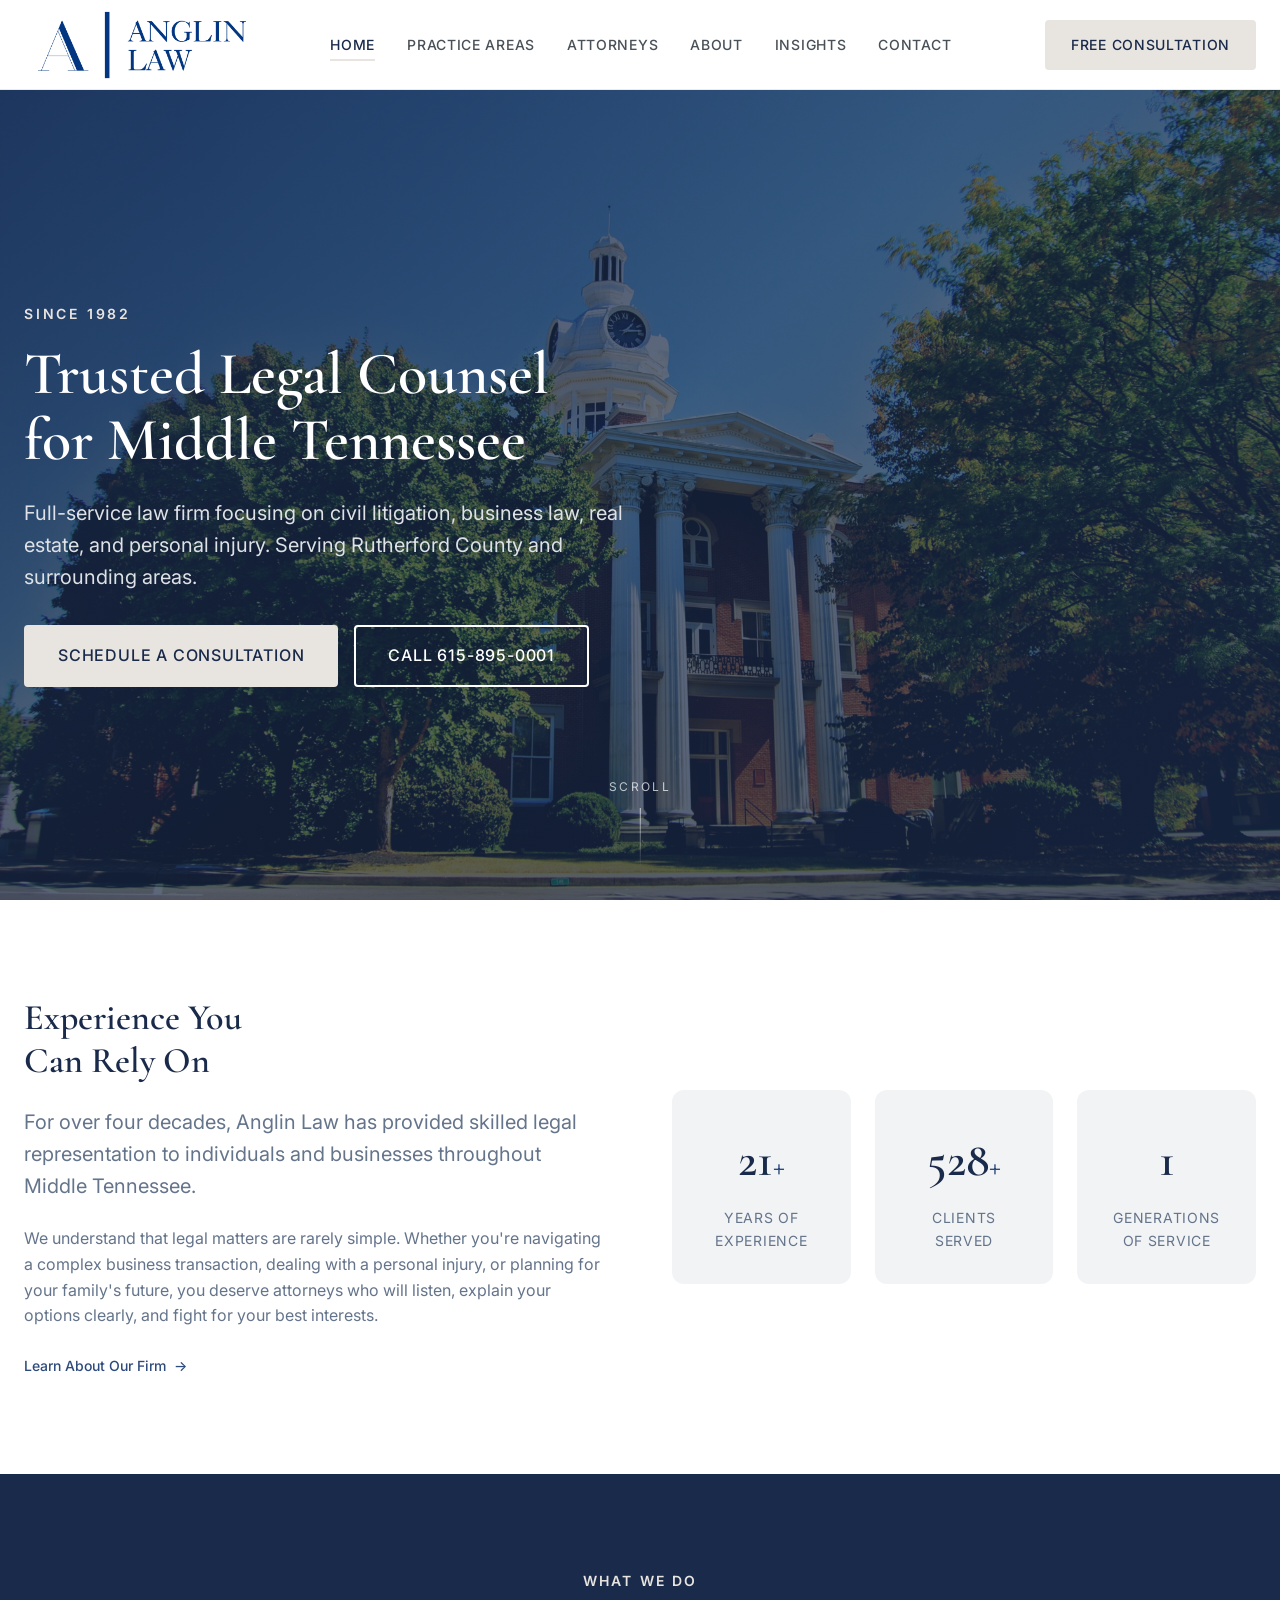
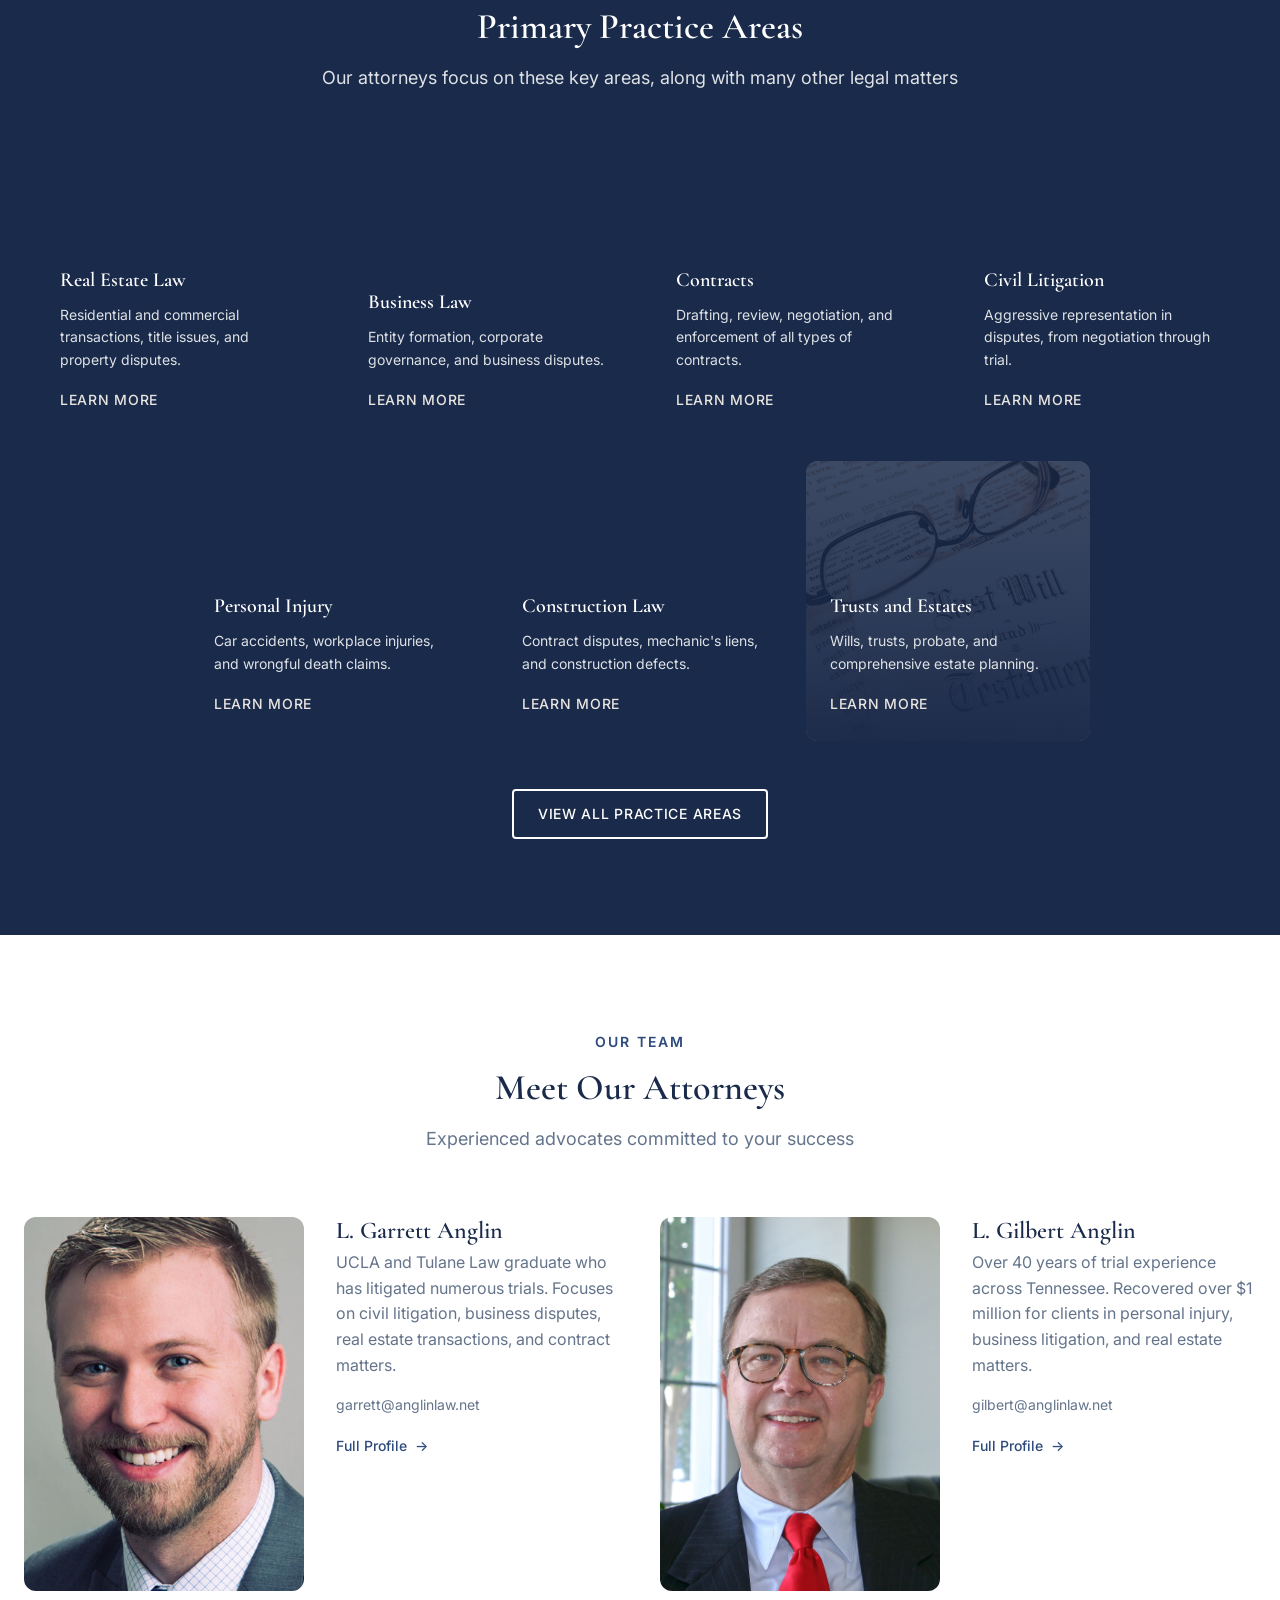
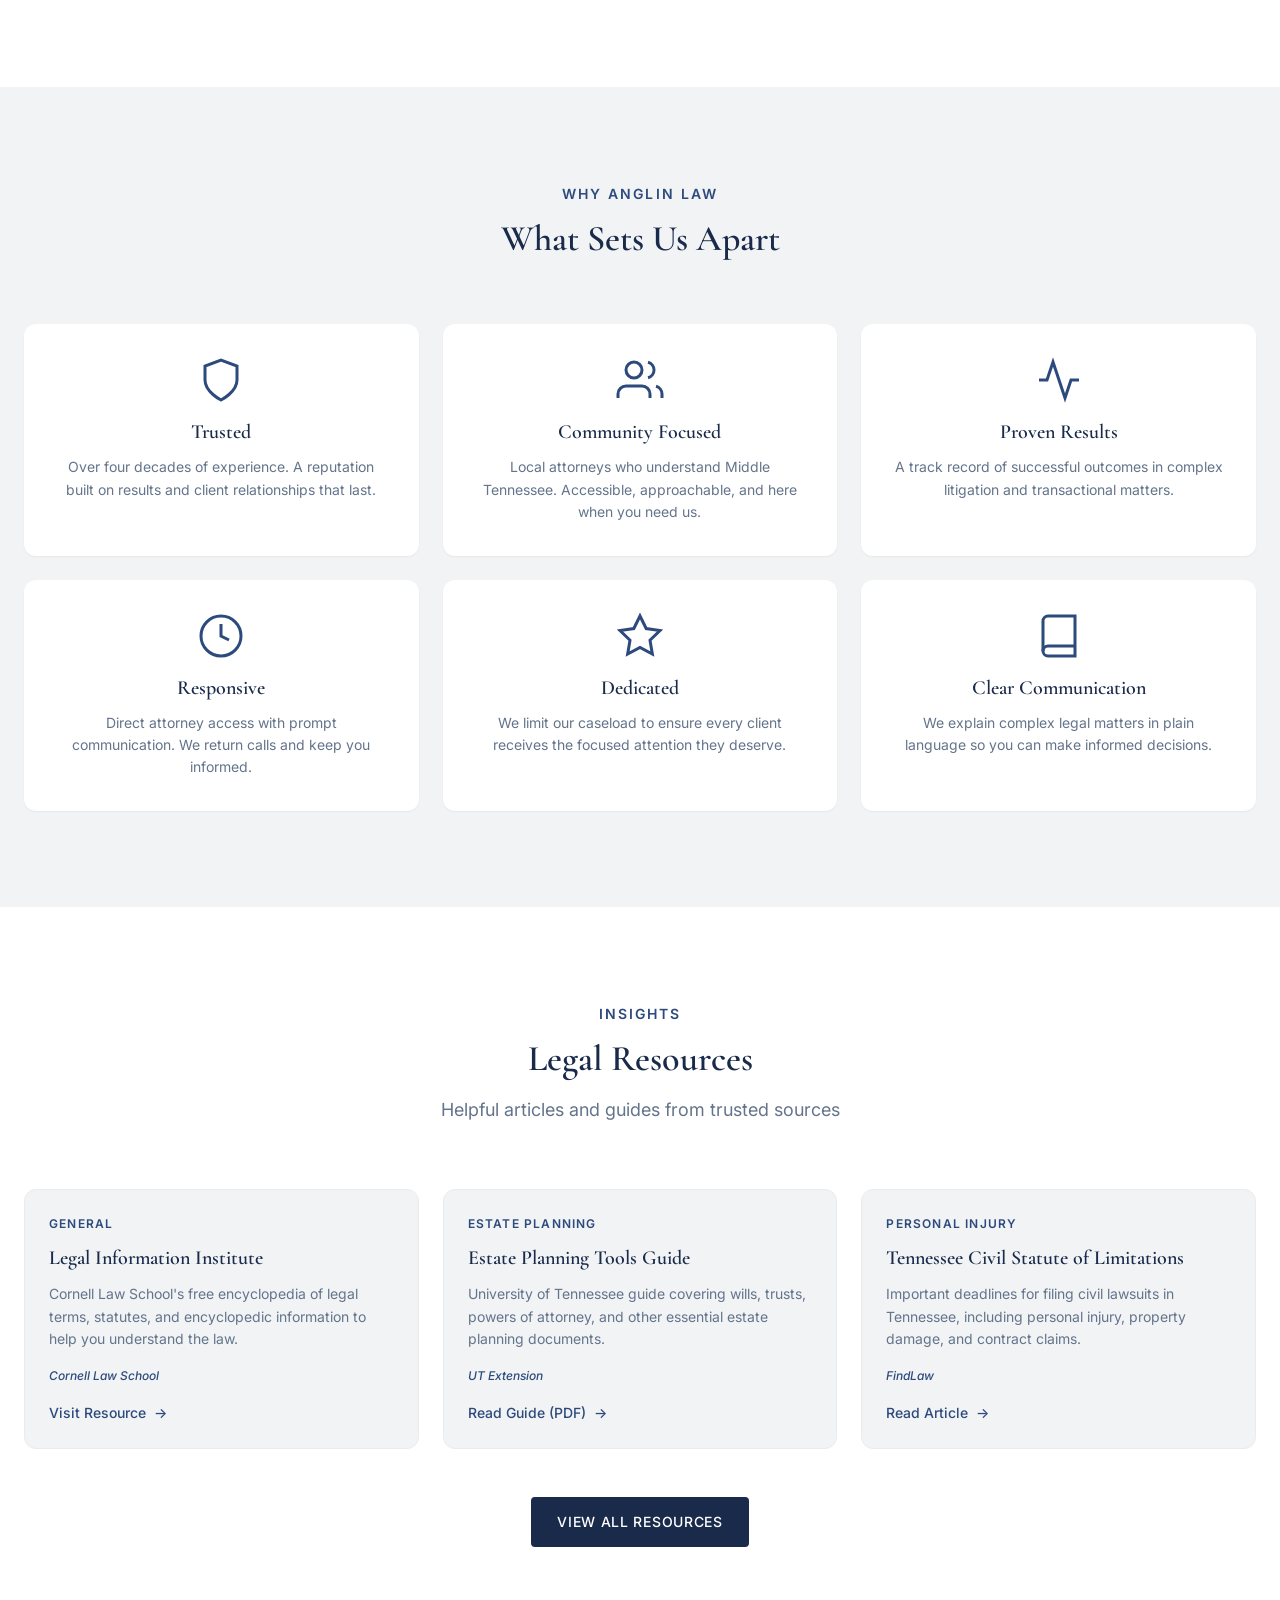
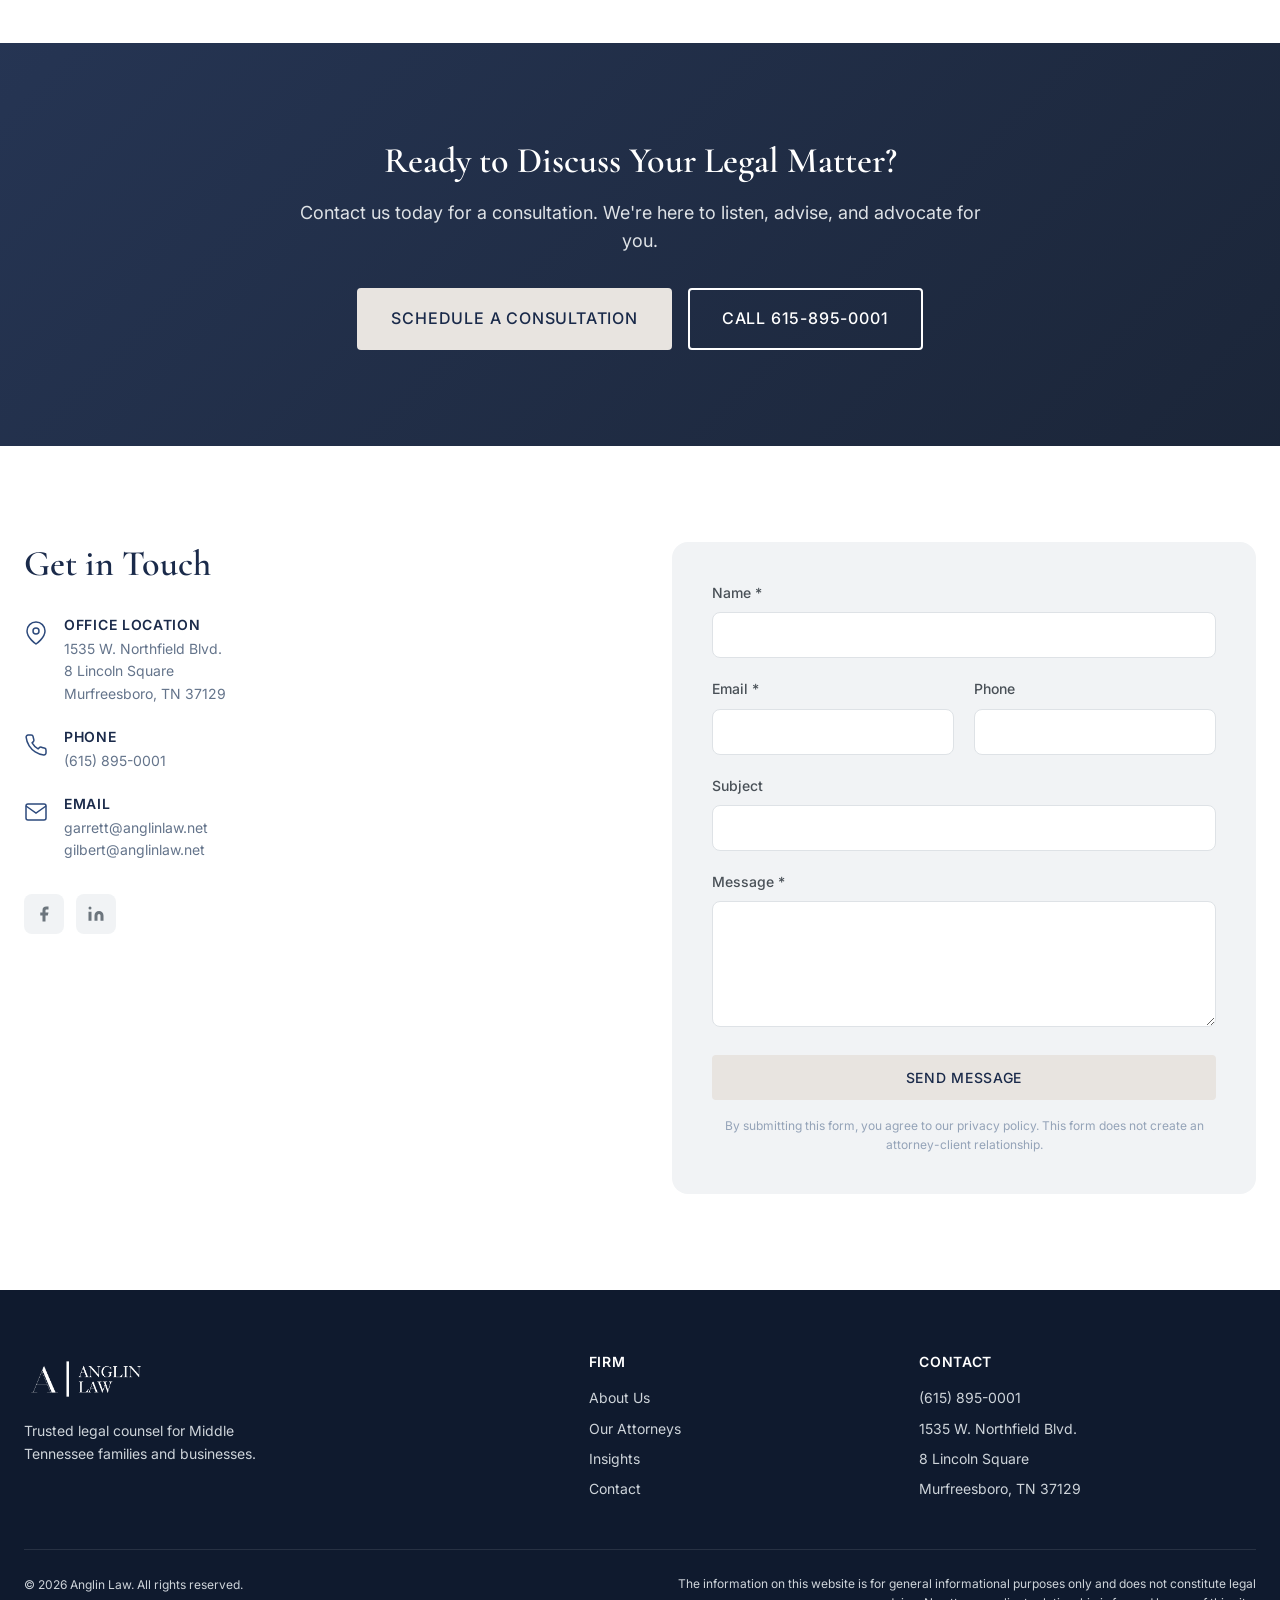
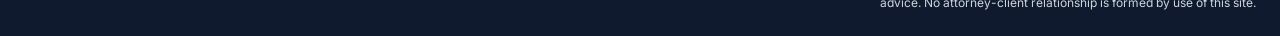
==== commit 4e05613f: "Differentiate Trusted and Community Focused descriptions - Trusted: Focus on experience and reputati" ====
--- a/index.html
+++ b/index.html
@@ -219,7 +219,7 @@
                         </svg>
                     </div>
                     <h3 class="why-title">Trusted</h3>
-                    <p class="why-description">Over four decades serving Rutherford County families and businesses with integrity and dedication.</p>
+                    <p class="why-description">Over four decades of experience. A reputation built on results and client relationships that last.</p>
                 </div>
                 <div class="why-card reveal">
                     <div class="why-icon">
@@ -231,7 +231,7 @@
                         </svg>
                     </div>
                     <h3 class="why-title">Community Focused</h3>
-                    <p class="why-description">Proudly serving Murfreesboro and Middle Tennessee. Dedicated advocates invested in our community's success.</p>
+                    <p class="why-description">Local attorneys who understand Middle Tennessee. Accessible, approachable, and here when you need us.</p>
                 </div>
                 <div class="why-card reveal">
                     <div class="why-icon">
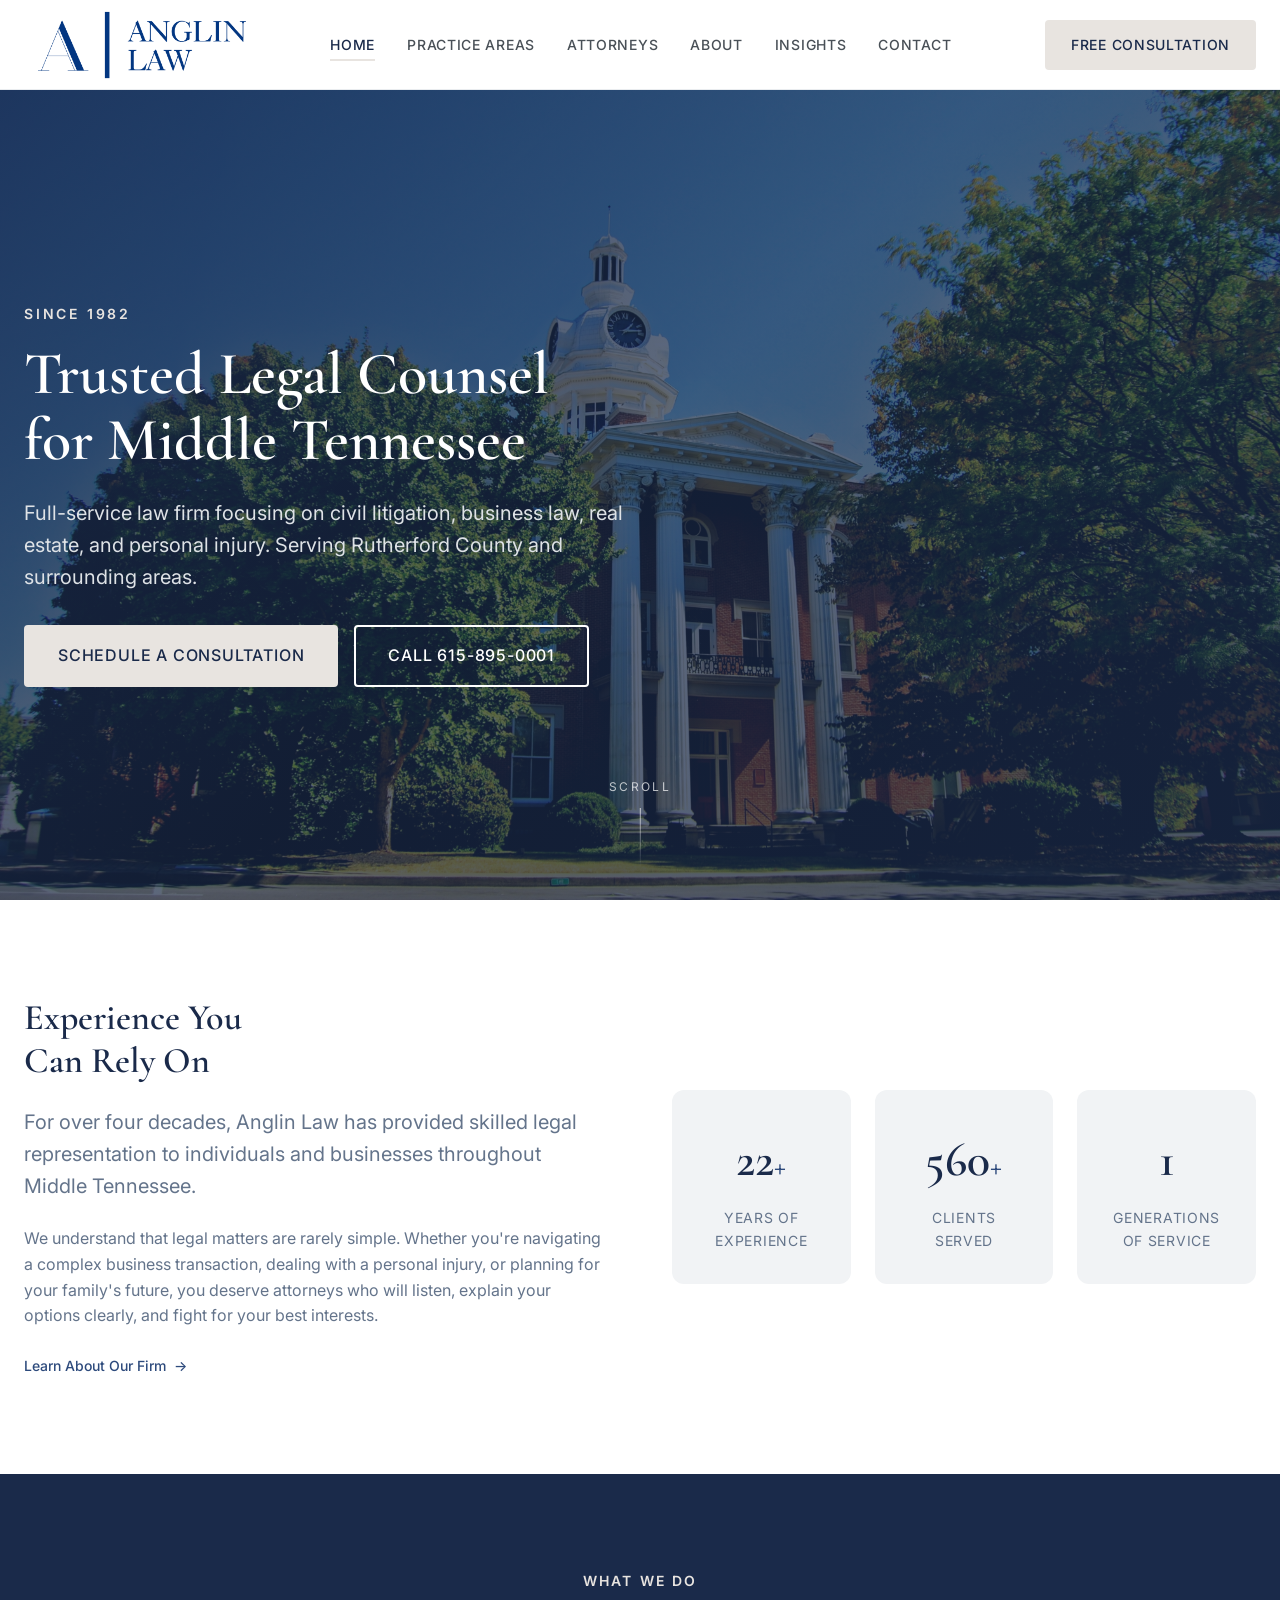
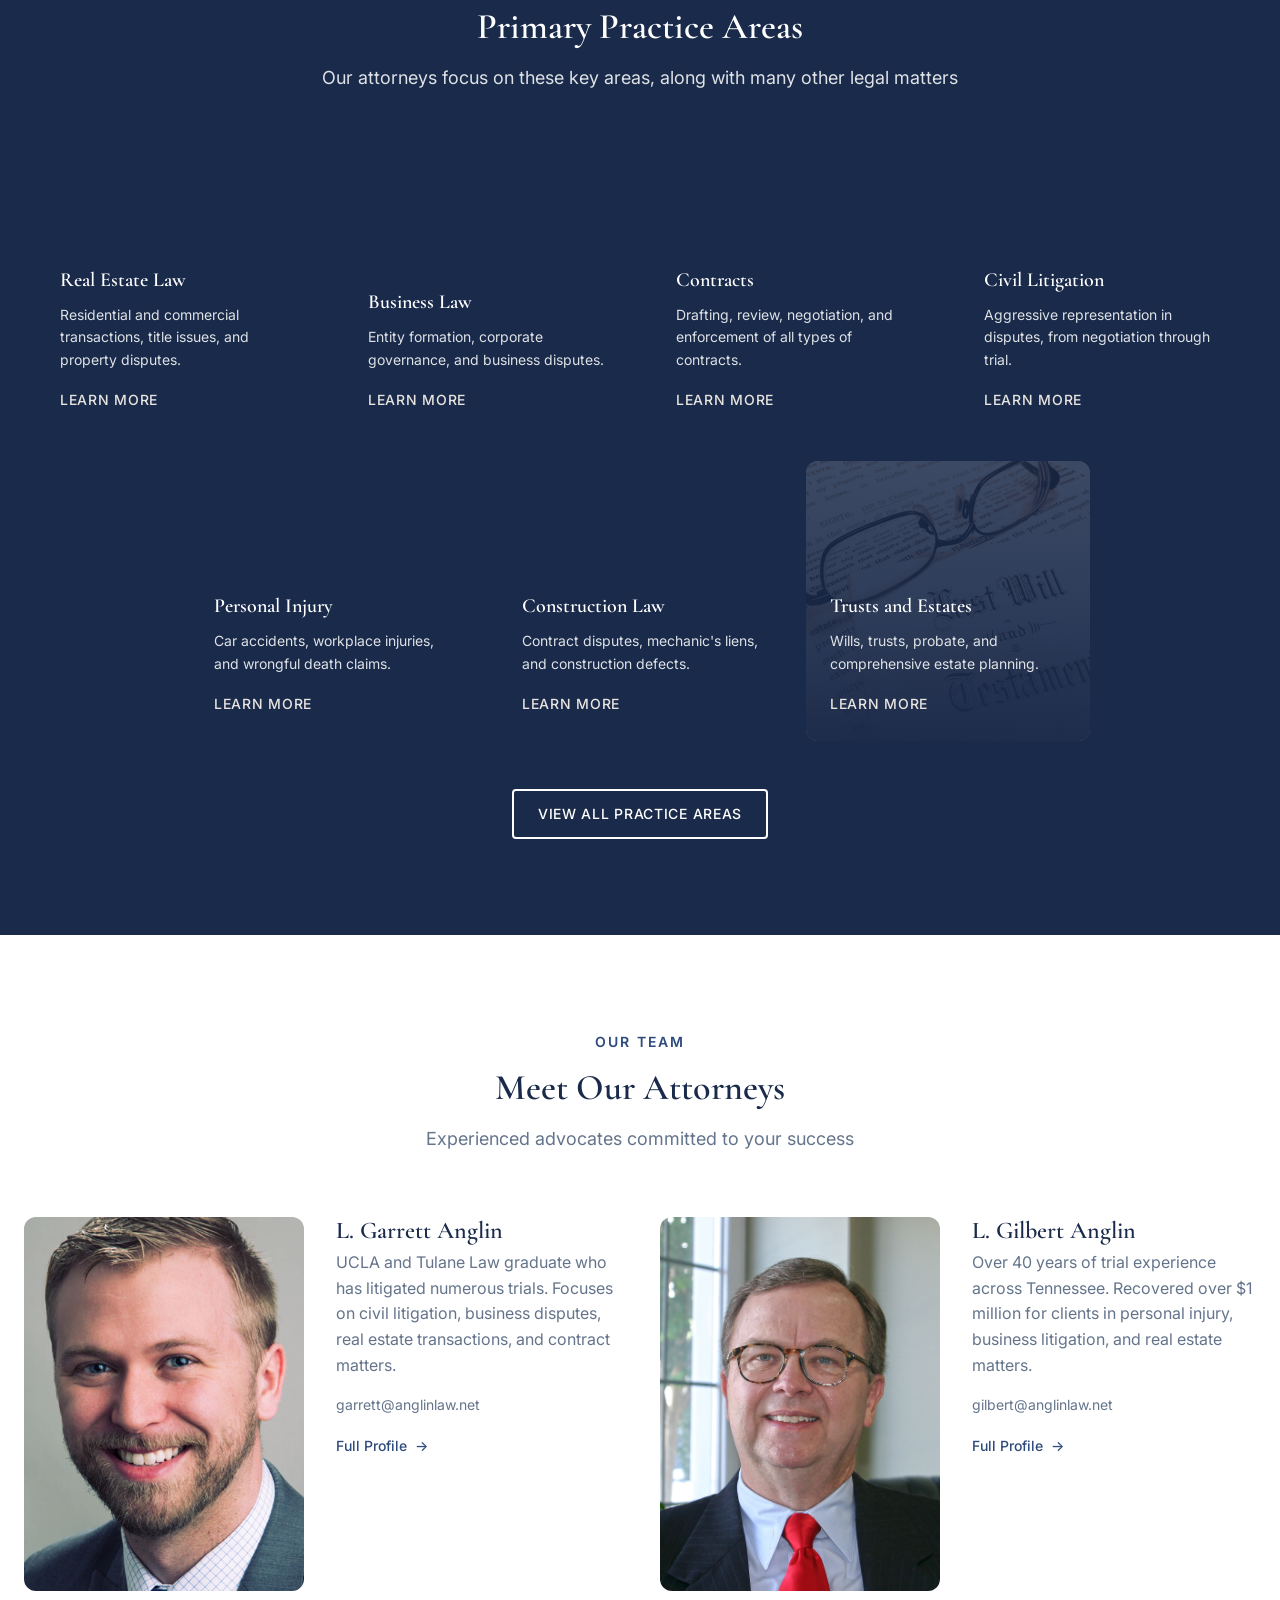
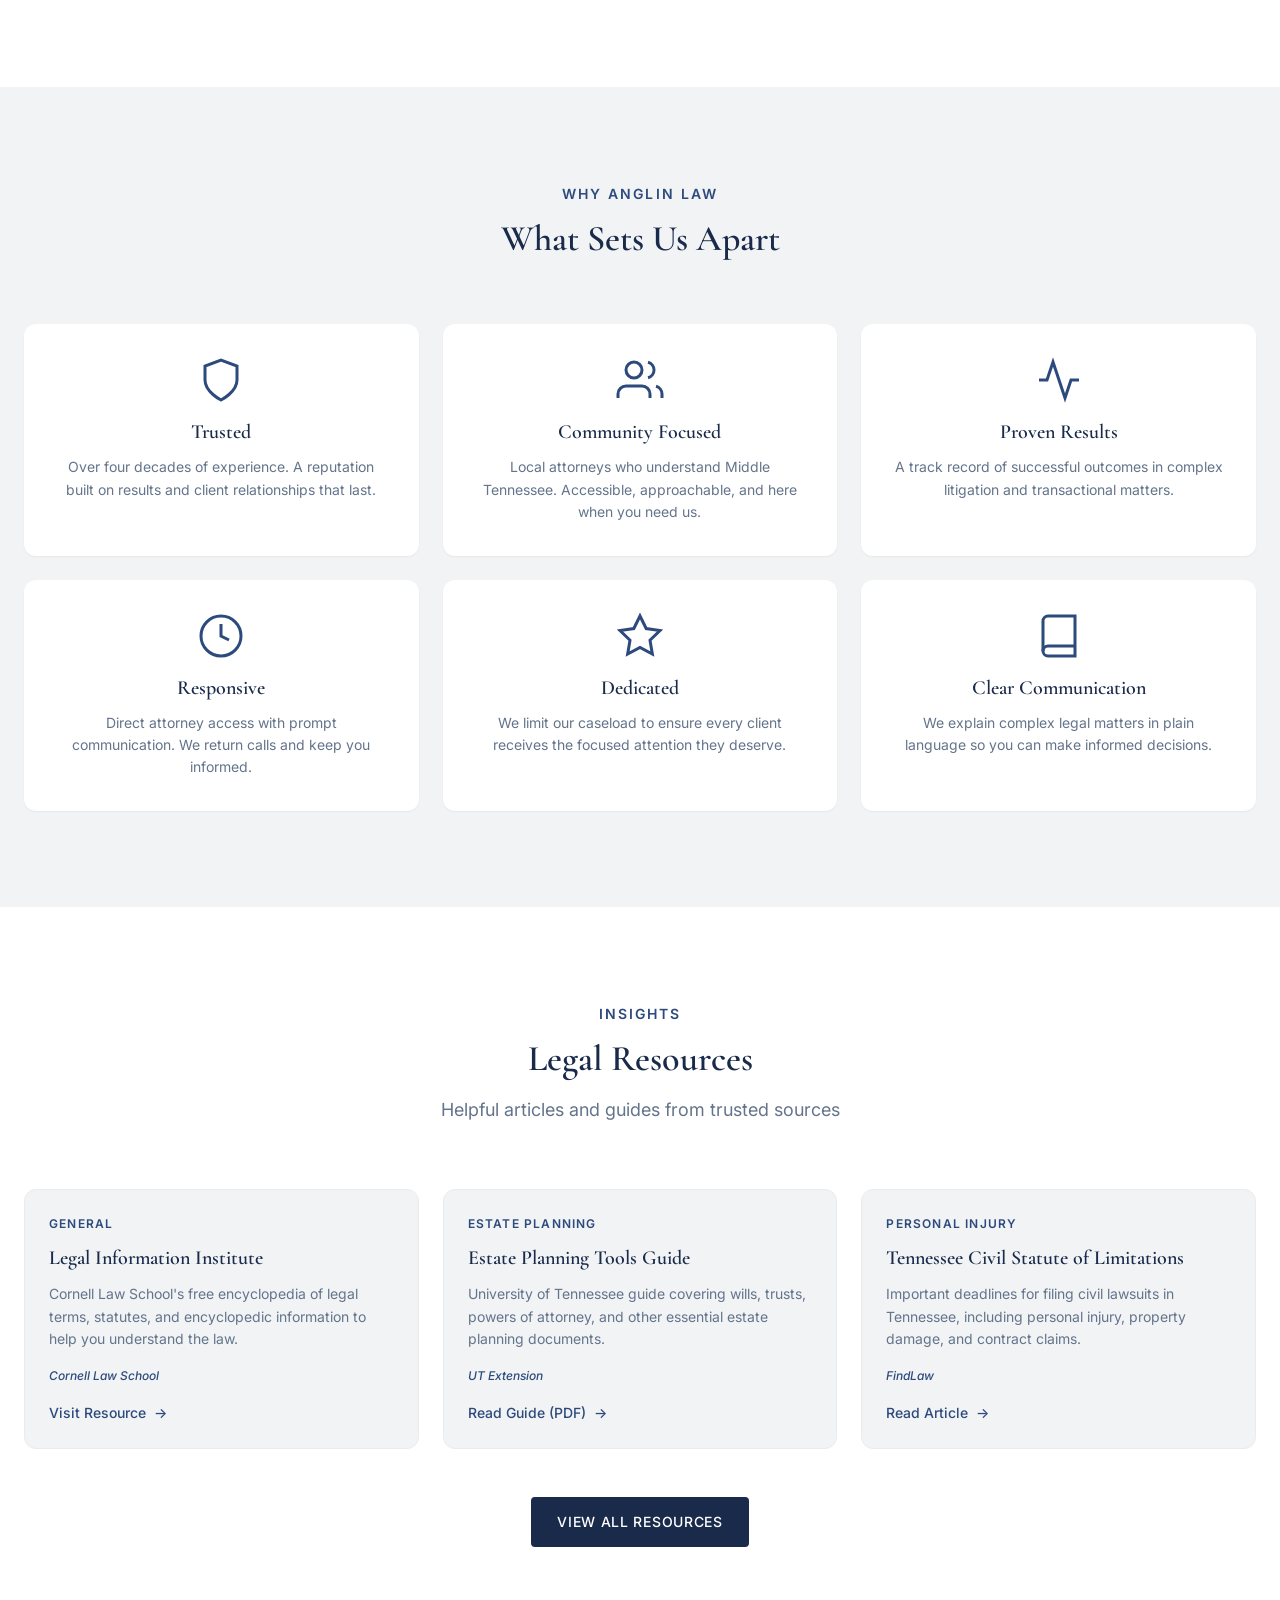
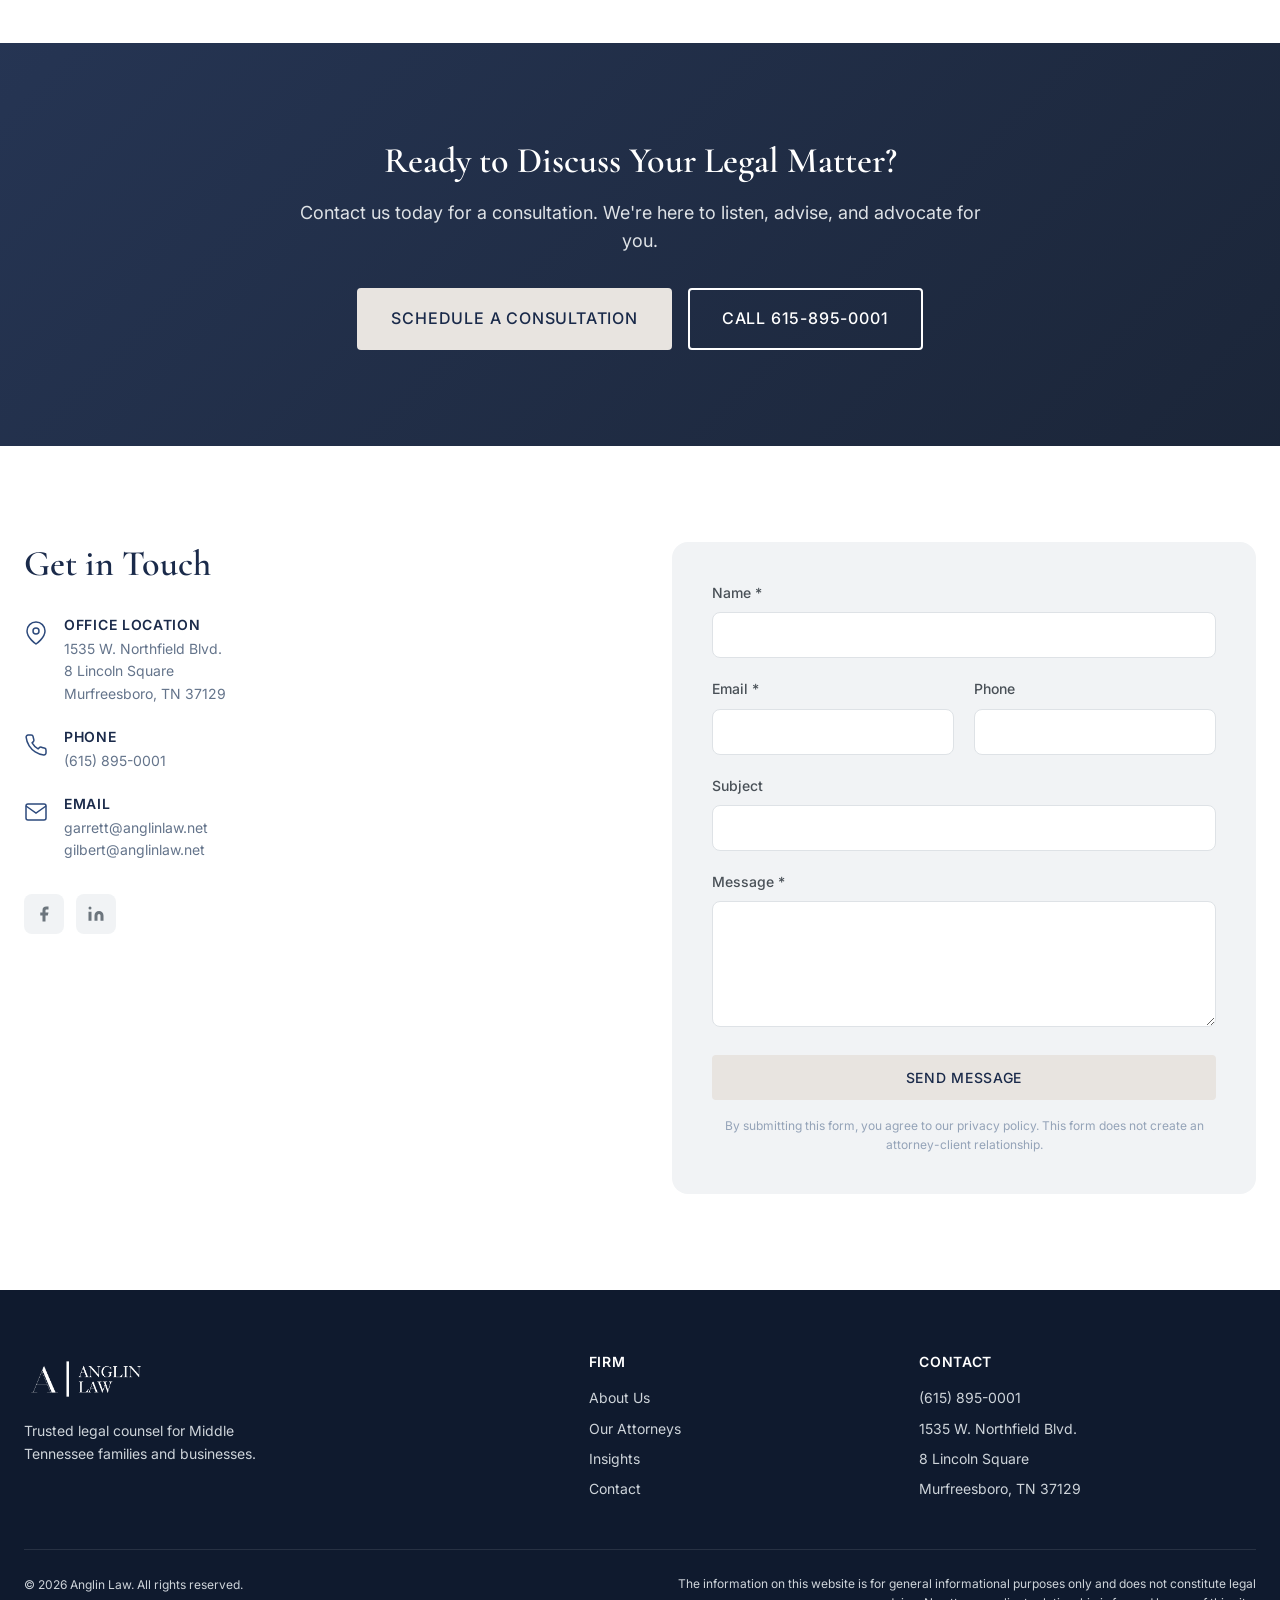
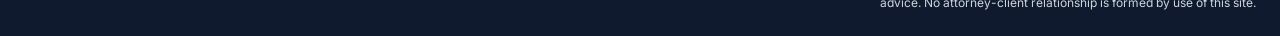
==== commit e4af9f71: "Simplify home page browser tab title to just Anglin Law https://claude.ai/code/session_014izecE7jaCL" ====
--- a/index.html
+++ b/index.html
@@ -4,7 +4,7 @@
     <meta charset="UTF-8">
     <meta name="viewport" content="width=device-width, initial-scale=1.0">
     <meta name="description" content="Anglin Law - Full-service law firm in Murfreesboro, Tennessee focusing on civil litigation, business law, real estate, and personal injury.">
-    <title>Anglin Law | Murfreesboro, Tennessee Attorneys</title>
+    <title>Anglin Law</title>
     <link rel="preconnect" href="https://fonts.googleapis.com">
     <link rel="preconnect" href="https://fonts.gstatic.com" crossorigin>
     <link href="https://fonts.googleapis.com/css2?family=Cormorant+Garamond:wght@400;500;600;700&family=Inter:wght@300;400;500;600&display=swap" rel="stylesheet">
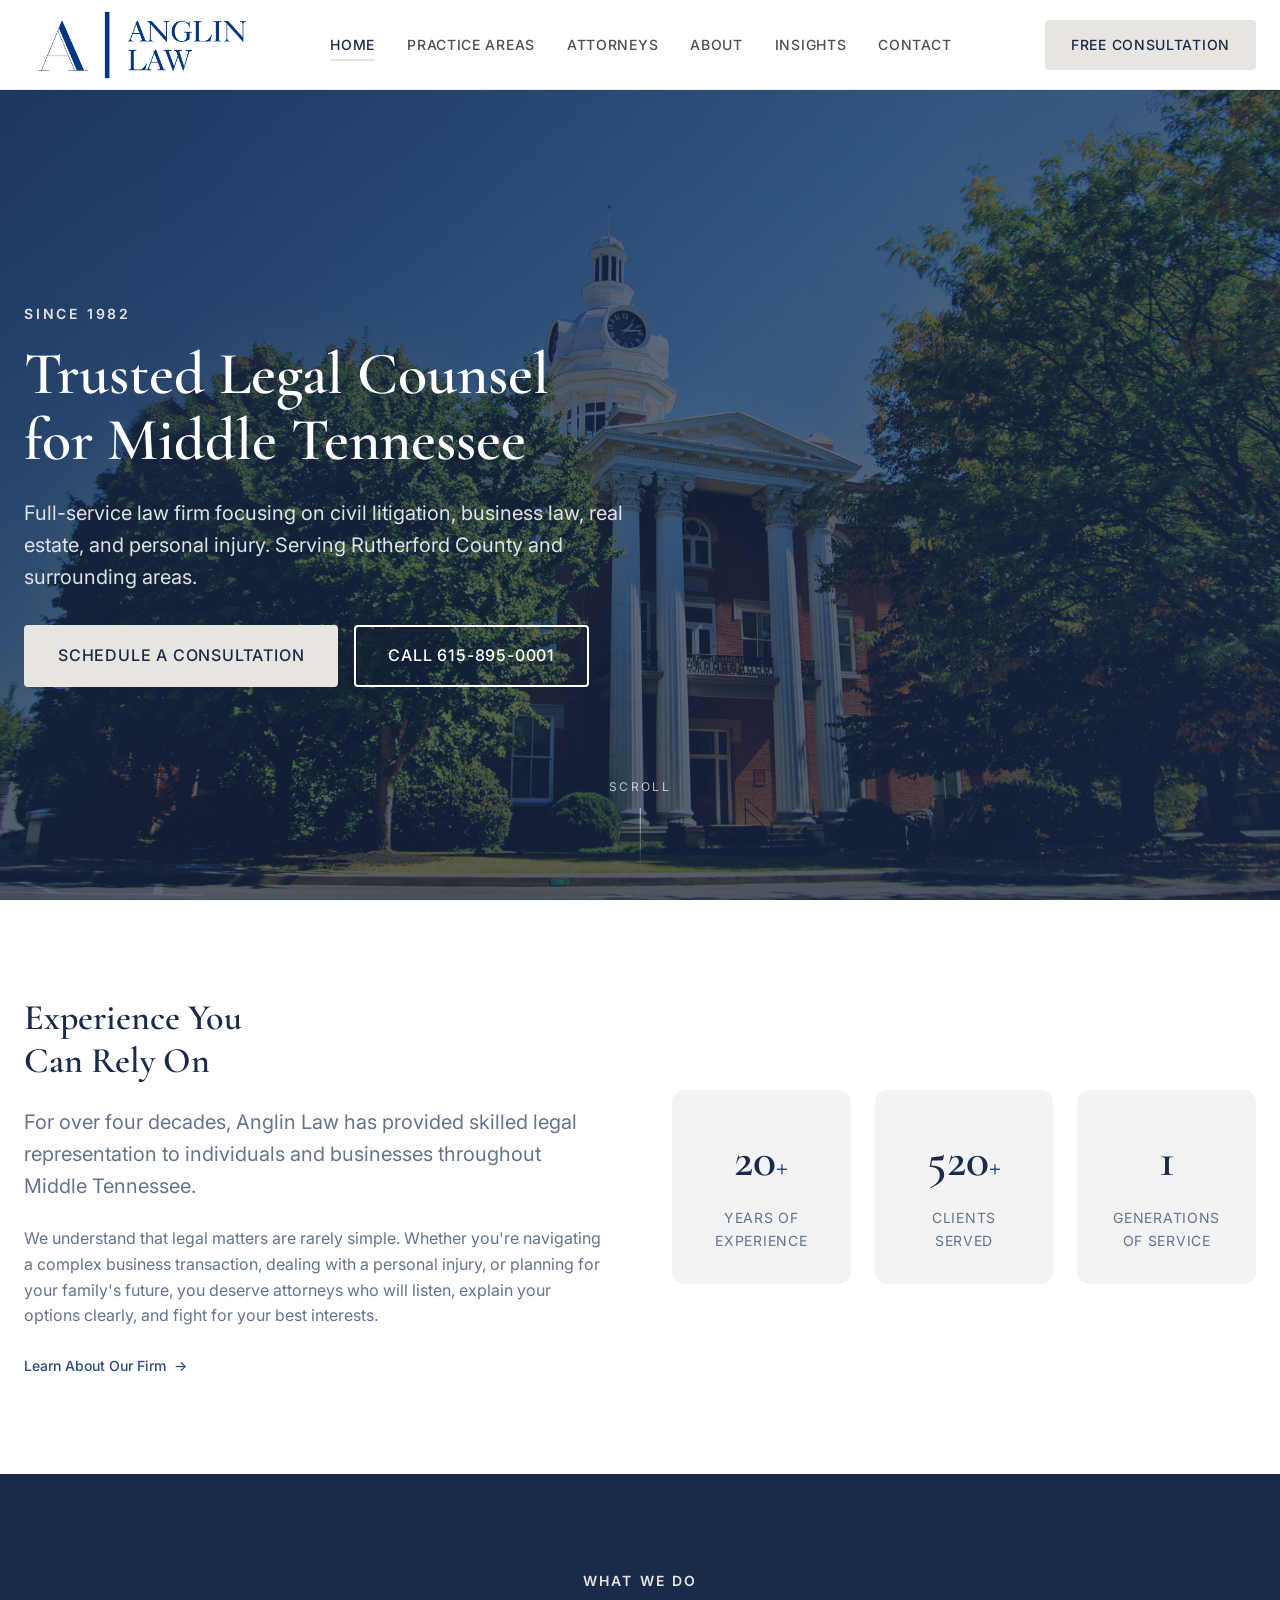
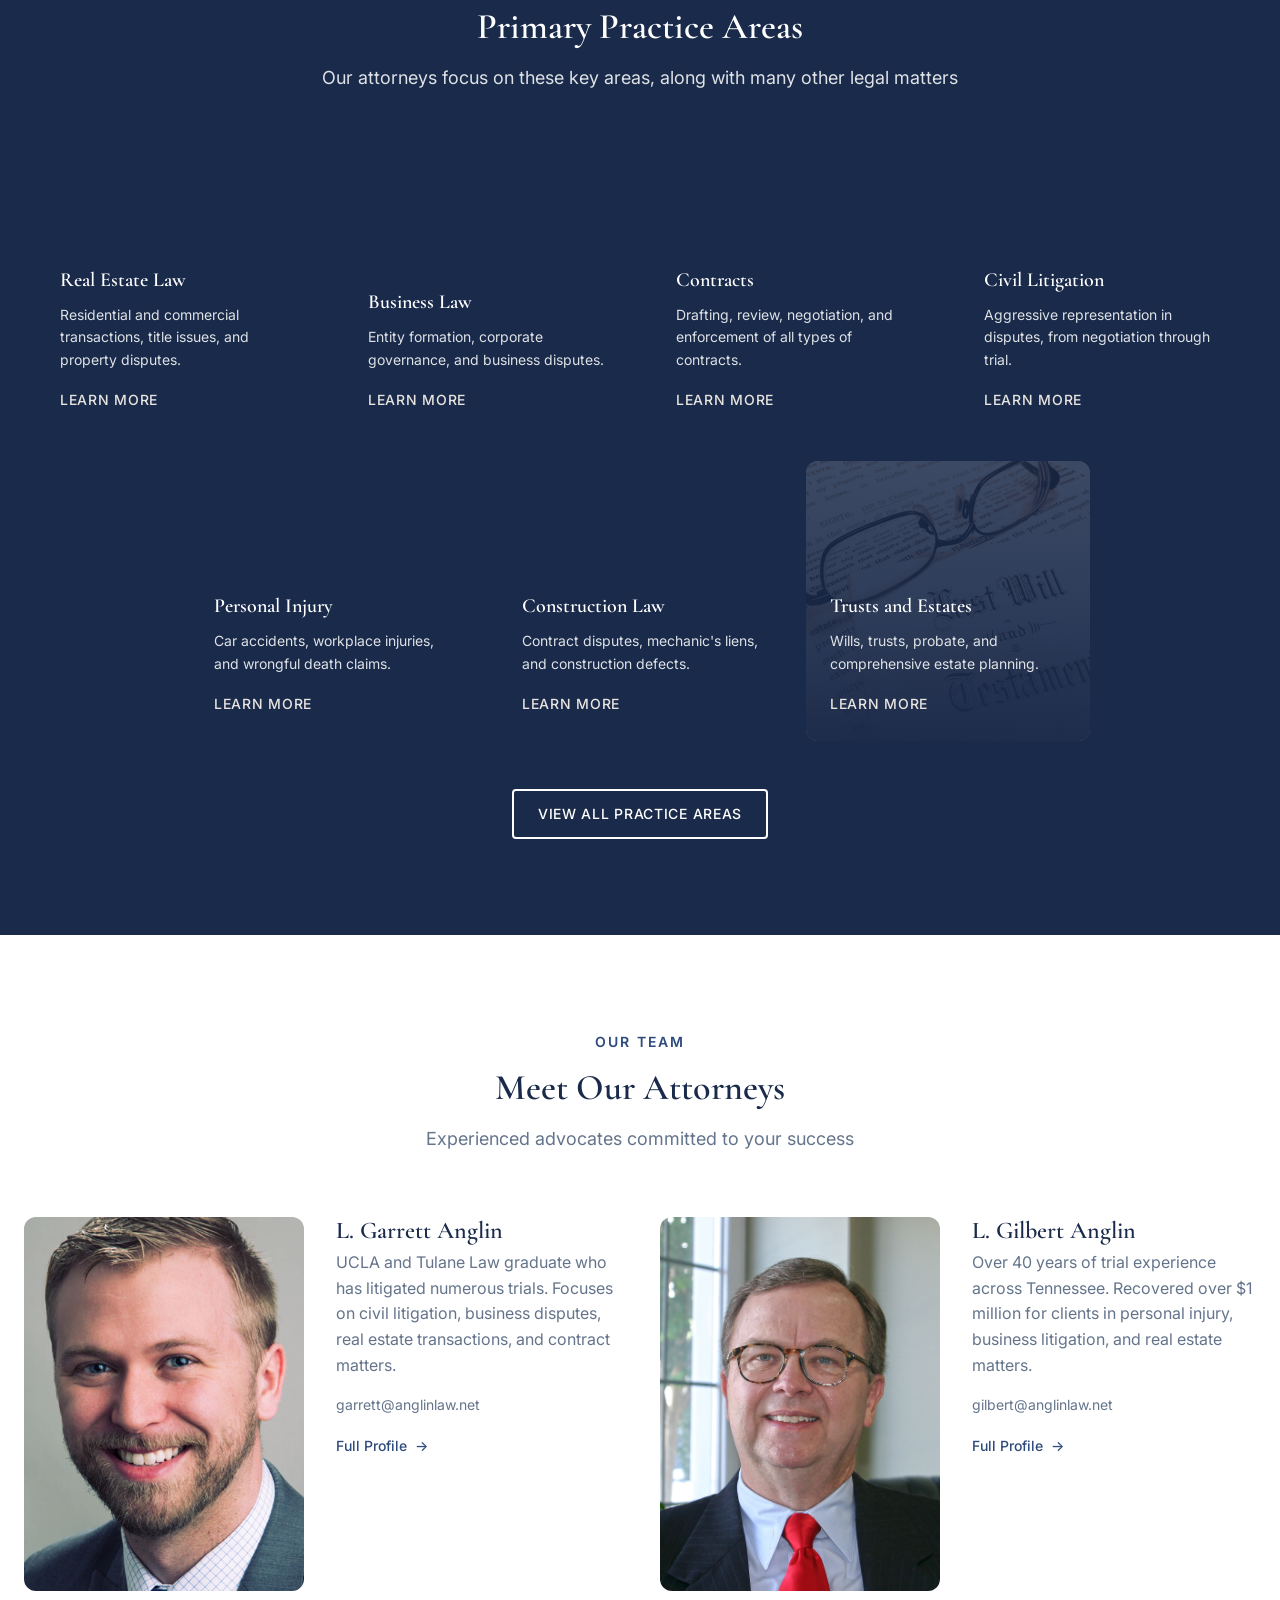
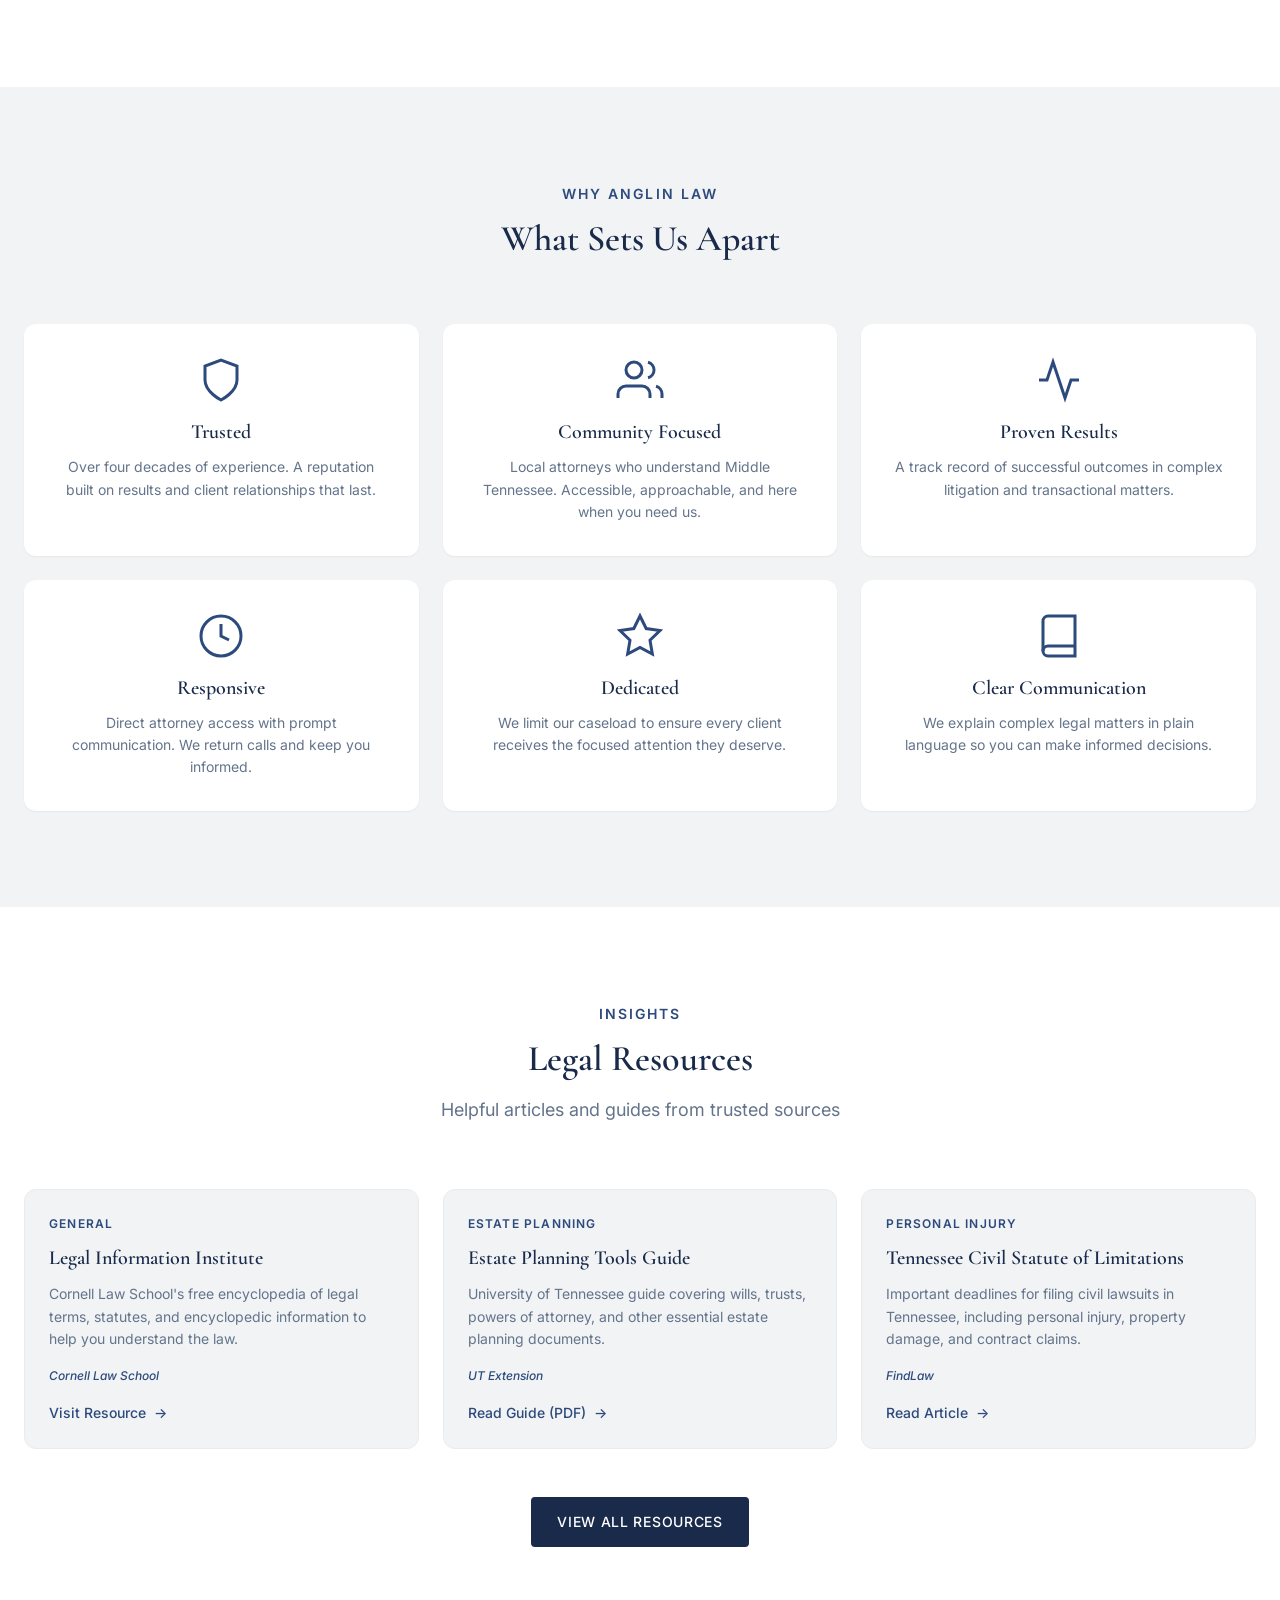
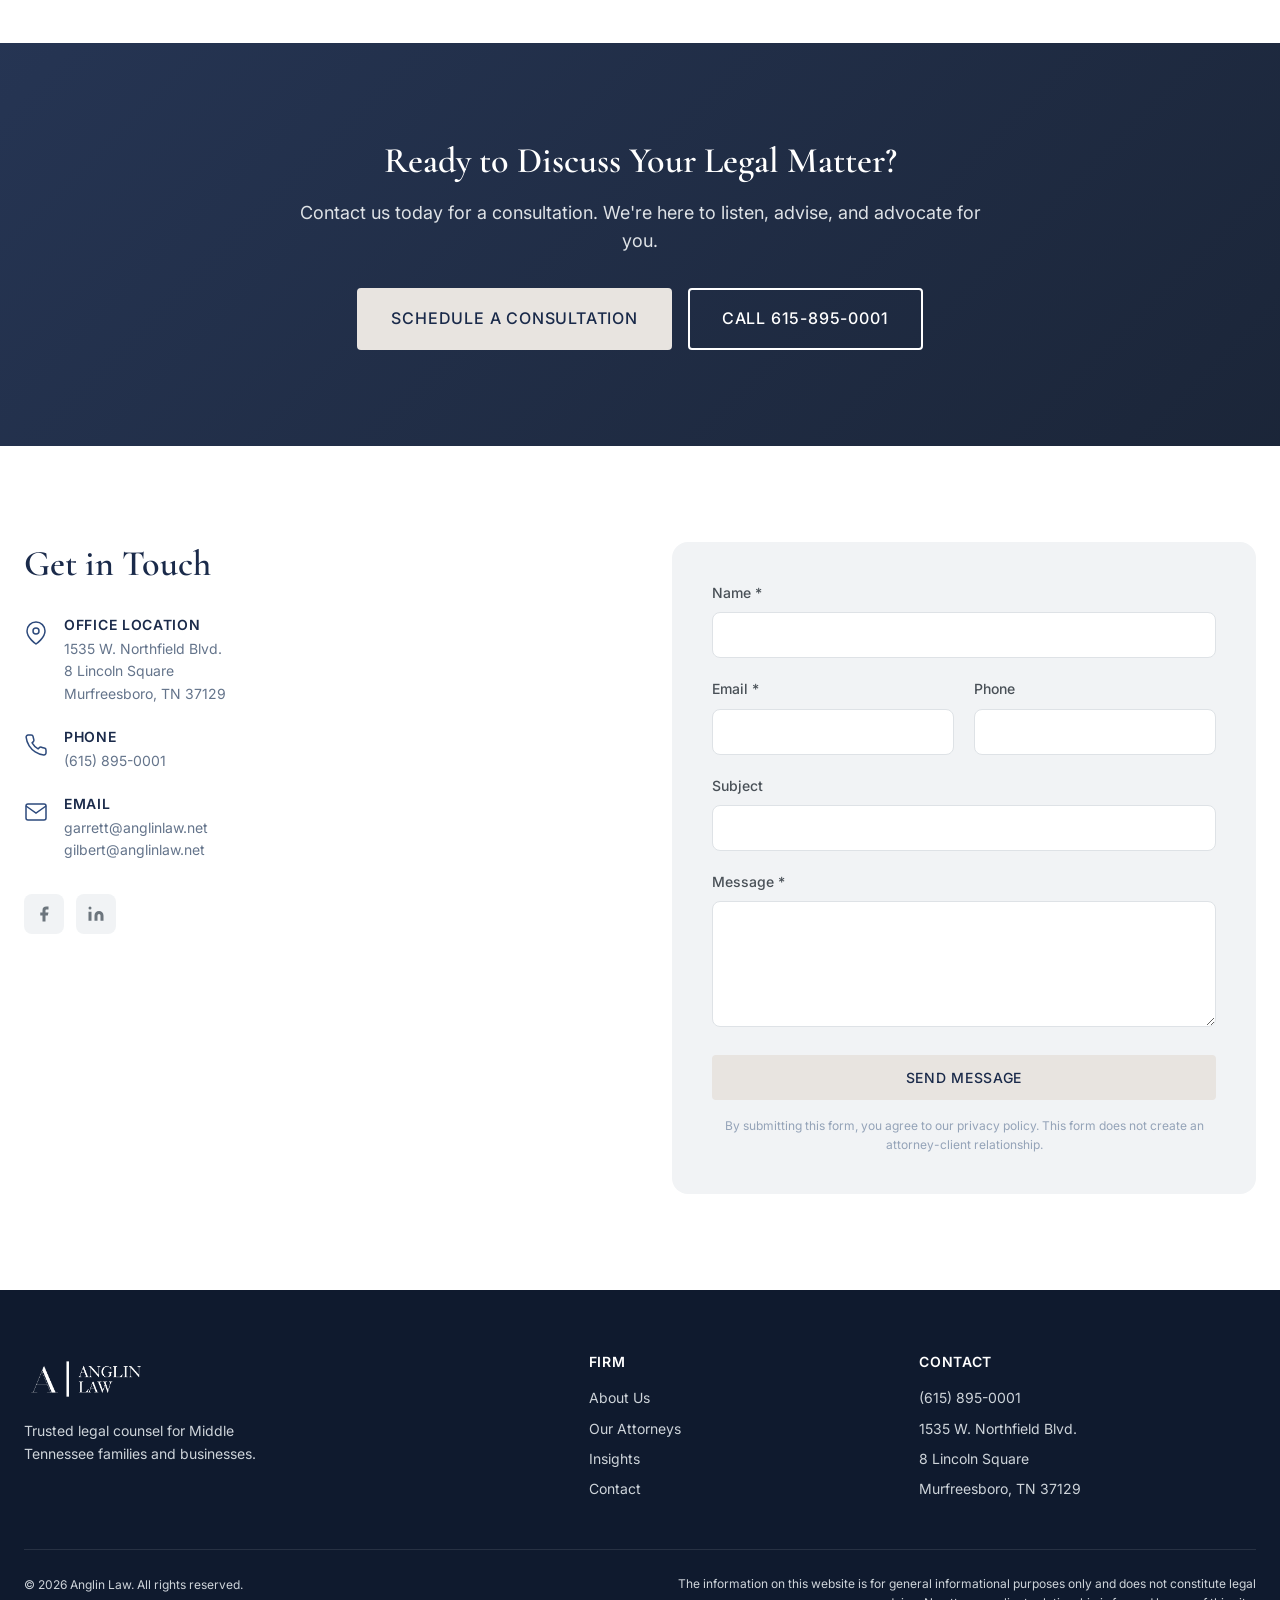
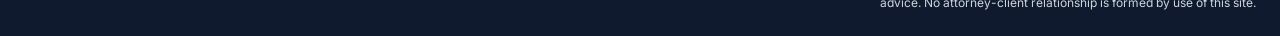
==== commit 56ddeffc: "Update home page title to Home | Anglin Law https://claude.ai/code/session_014izecE7jaCLtJ4fTKJNd9L" ====
--- a/index.html
+++ b/index.html
@@ -4,7 +4,7 @@
     <meta charset="UTF-8">
     <meta name="viewport" content="width=device-width, initial-scale=1.0">
     <meta name="description" content="Anglin Law - Full-service law firm in Murfreesboro, Tennessee focusing on civil litigation, business law, real estate, and personal injury.">
-    <title>Anglin Law</title>
+    <title>Home | Anglin Law</title>
     <link rel="preconnect" href="https://fonts.googleapis.com">
     <link rel="preconnect" href="https://fonts.gstatic.com" crossorigin>
     <link href="https://fonts.googleapis.com/css2?family=Cormorant+Garamond:wght@400;500;600;700&family=Inter:wght@300;400;500;600&display=swap" rel="stylesheet">
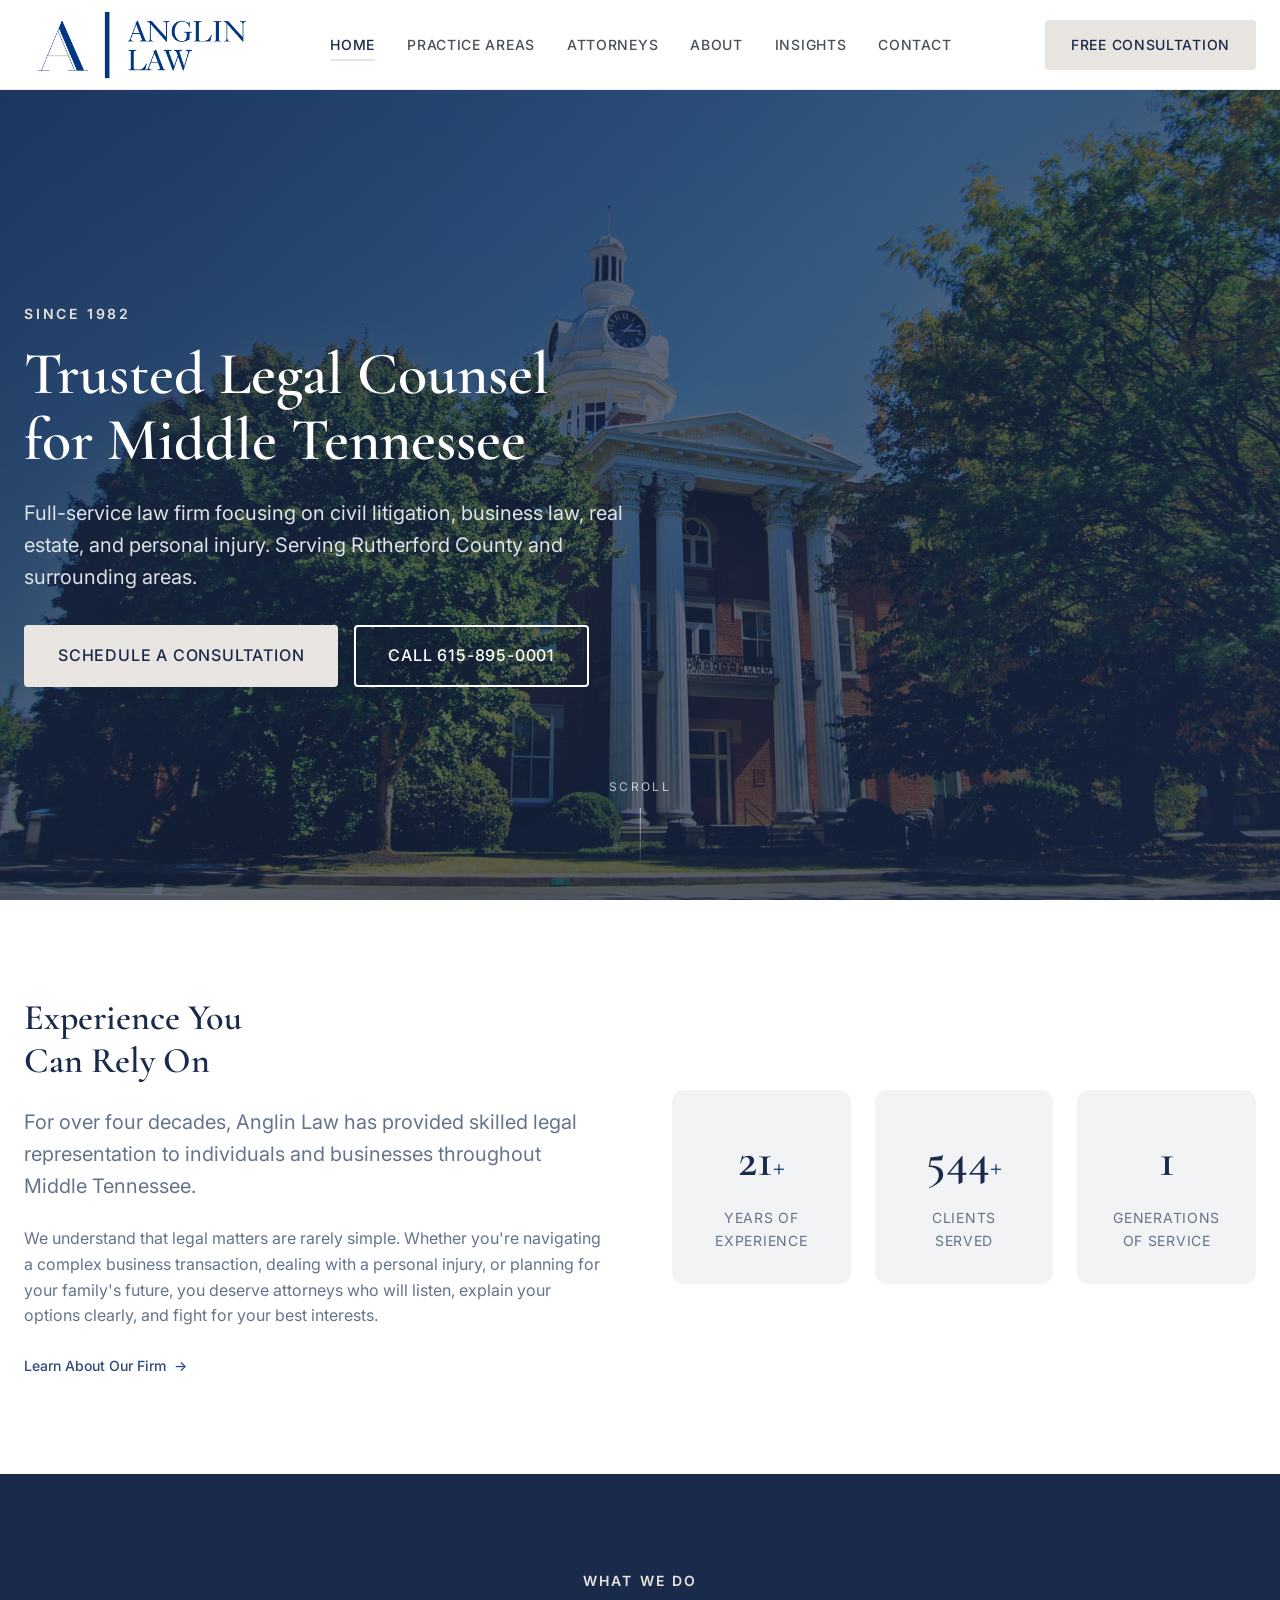
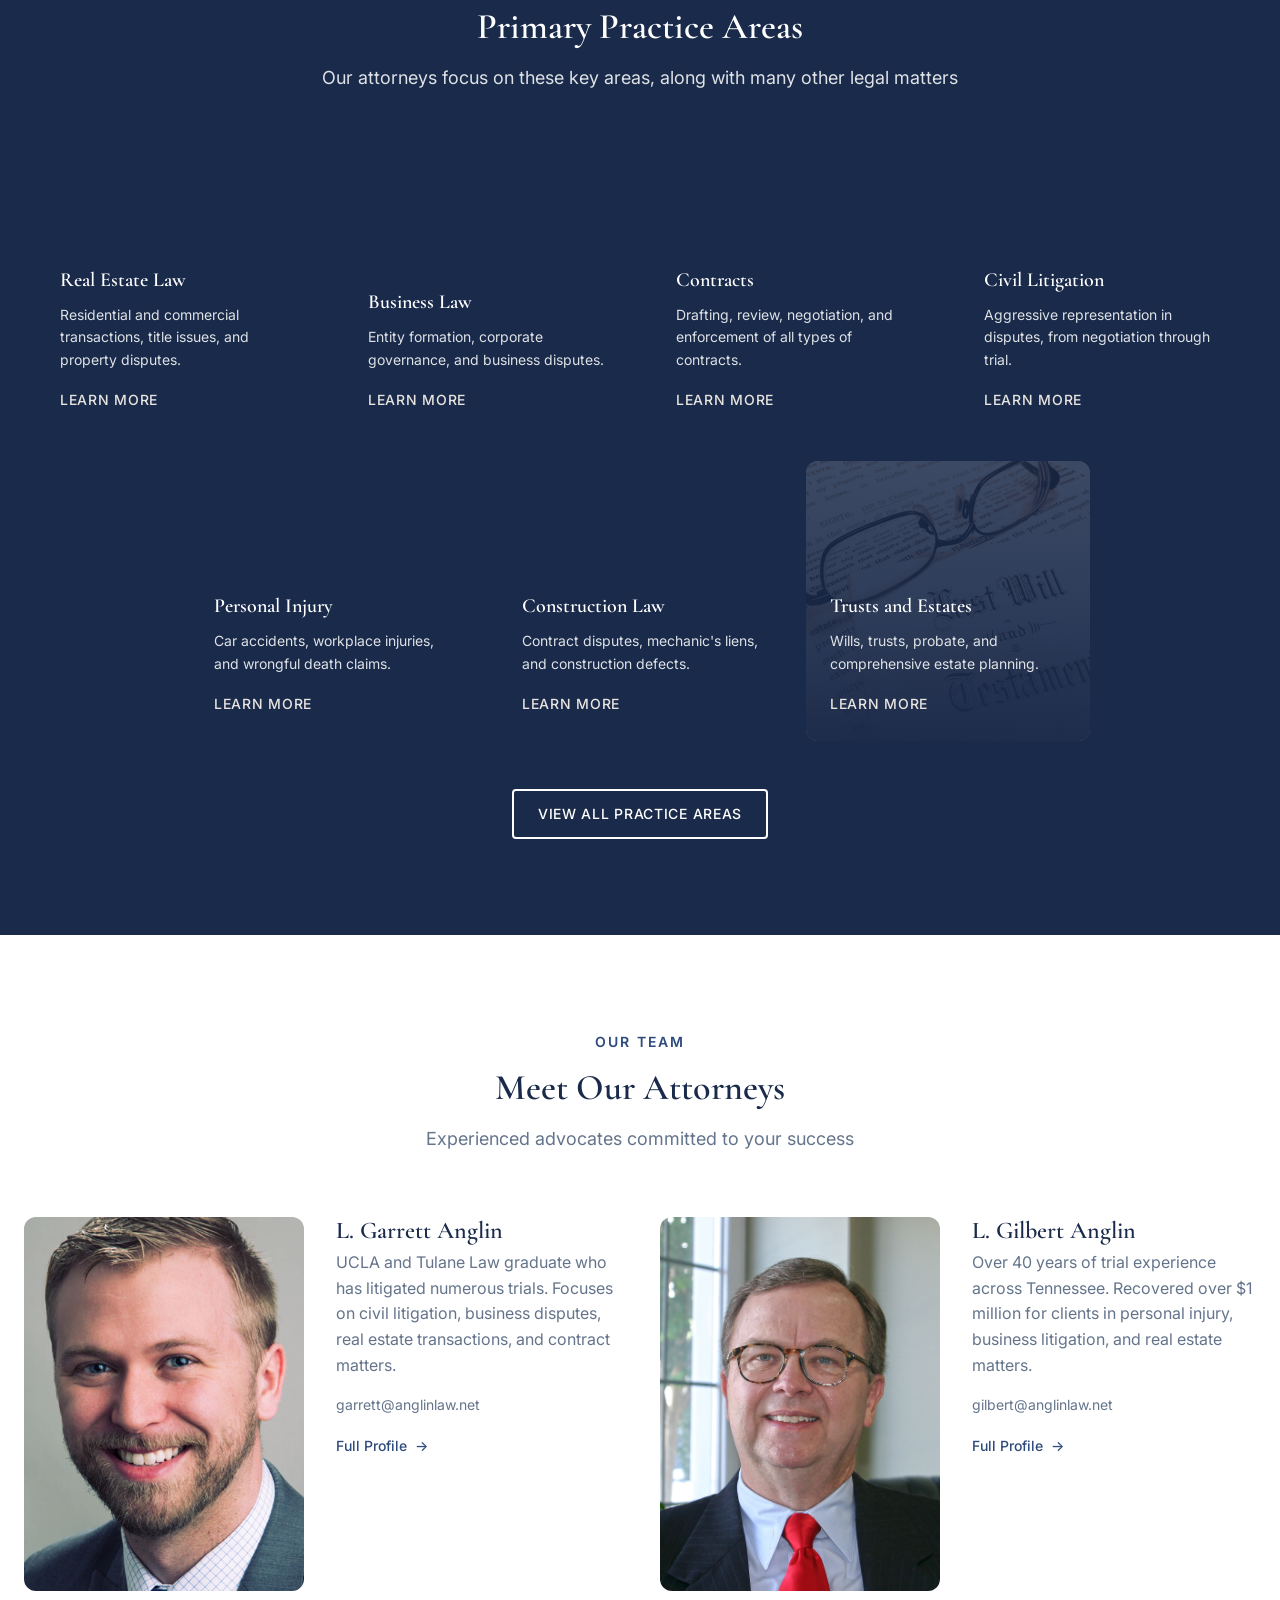
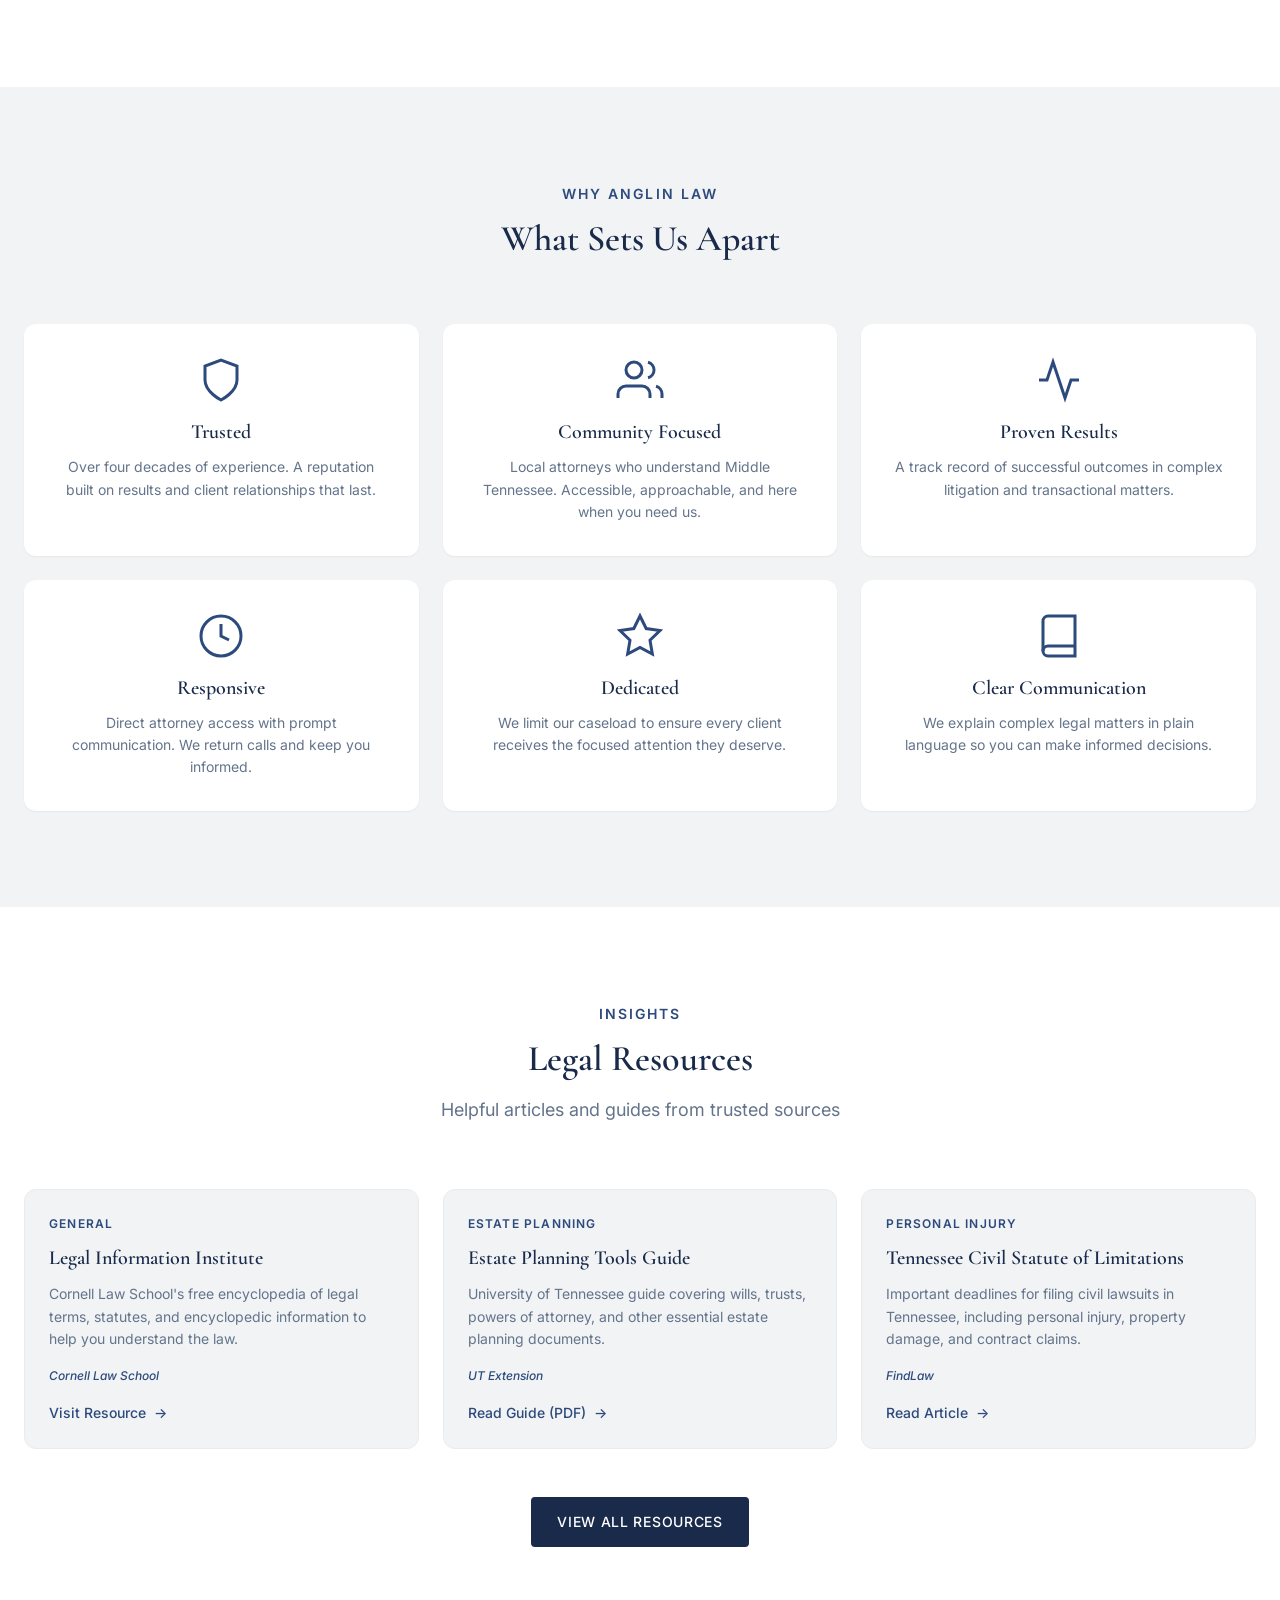
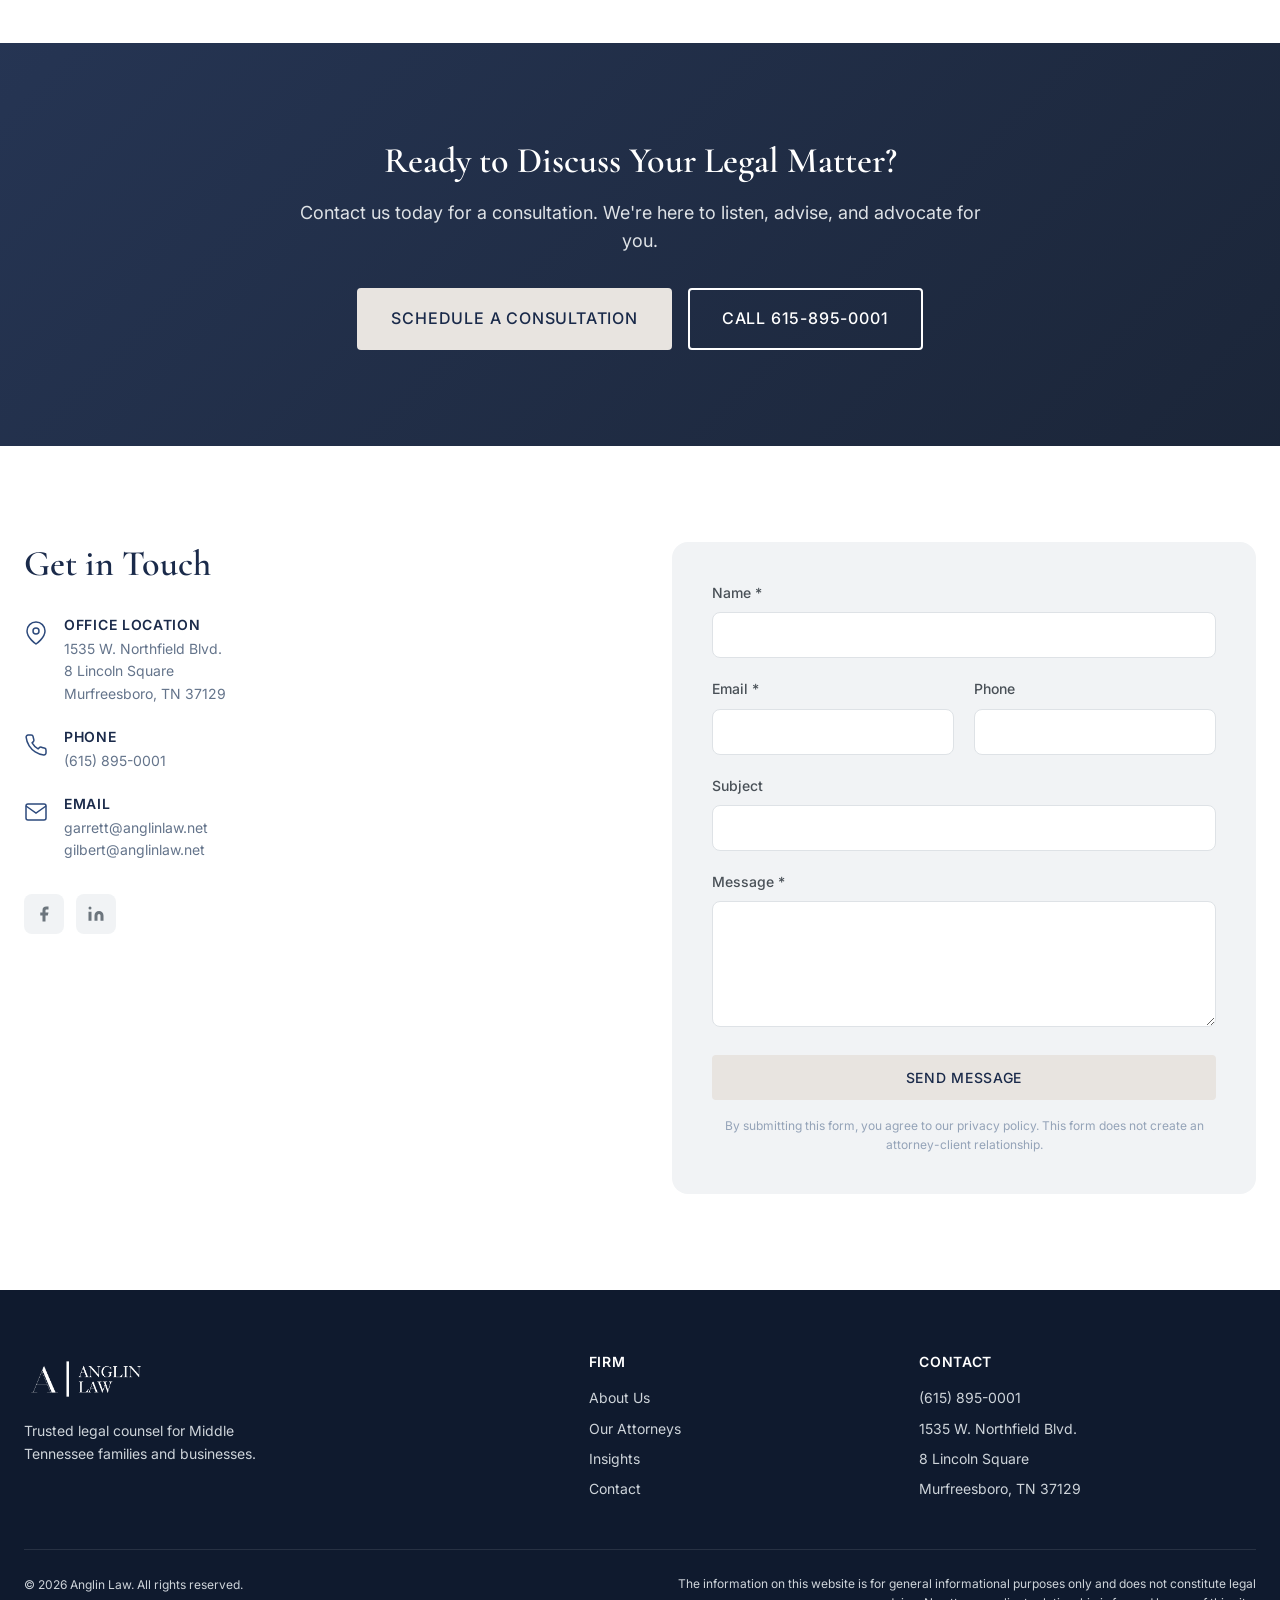
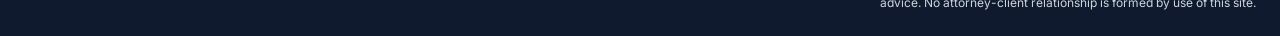
==== commit bb812f44: "Add favicon with navy background and white A - Created SVG favicon with #1a2a4a background and white" ====
--- a/index.html
+++ b/index.html
@@ -5,6 +5,7 @@
     <meta name="viewport" content="width=device-width, initial-scale=1.0">
     <meta name="description" content="Anglin Law - Full-service law firm in Murfreesboro, Tennessee focusing on civil litigation, business law, real estate, and personal injury.">
     <title>Home | Anglin Law</title>
+    <link rel="icon" type="image/svg+xml" href="favicon.svg">
     <link rel="preconnect" href="https://fonts.googleapis.com">
     <link rel="preconnect" href="https://fonts.gstatic.com" crossorigin>
     <link href="https://fonts.googleapis.com/css2?family=Cormorant+Garamond:wght@400;500;600;700&family=Inter:wght@300;400;500;600&display=swap" rel="stylesheet">
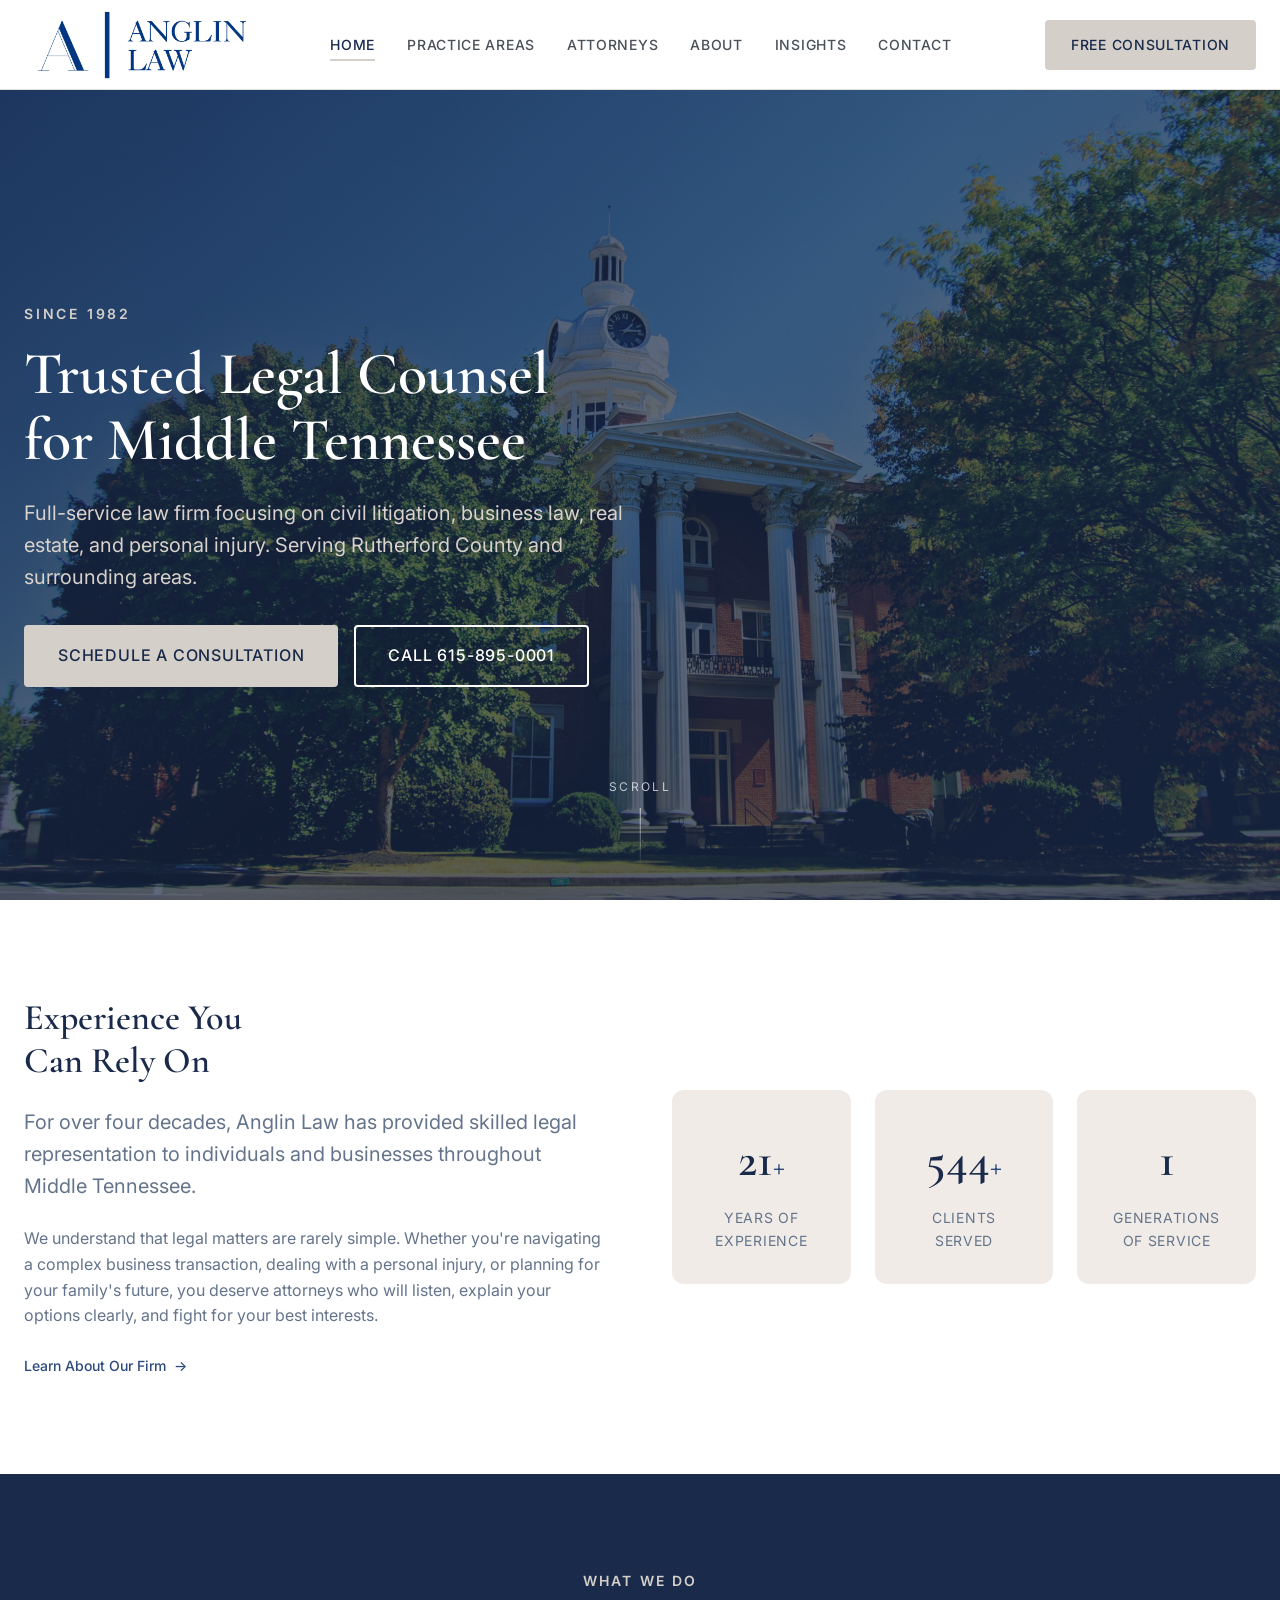
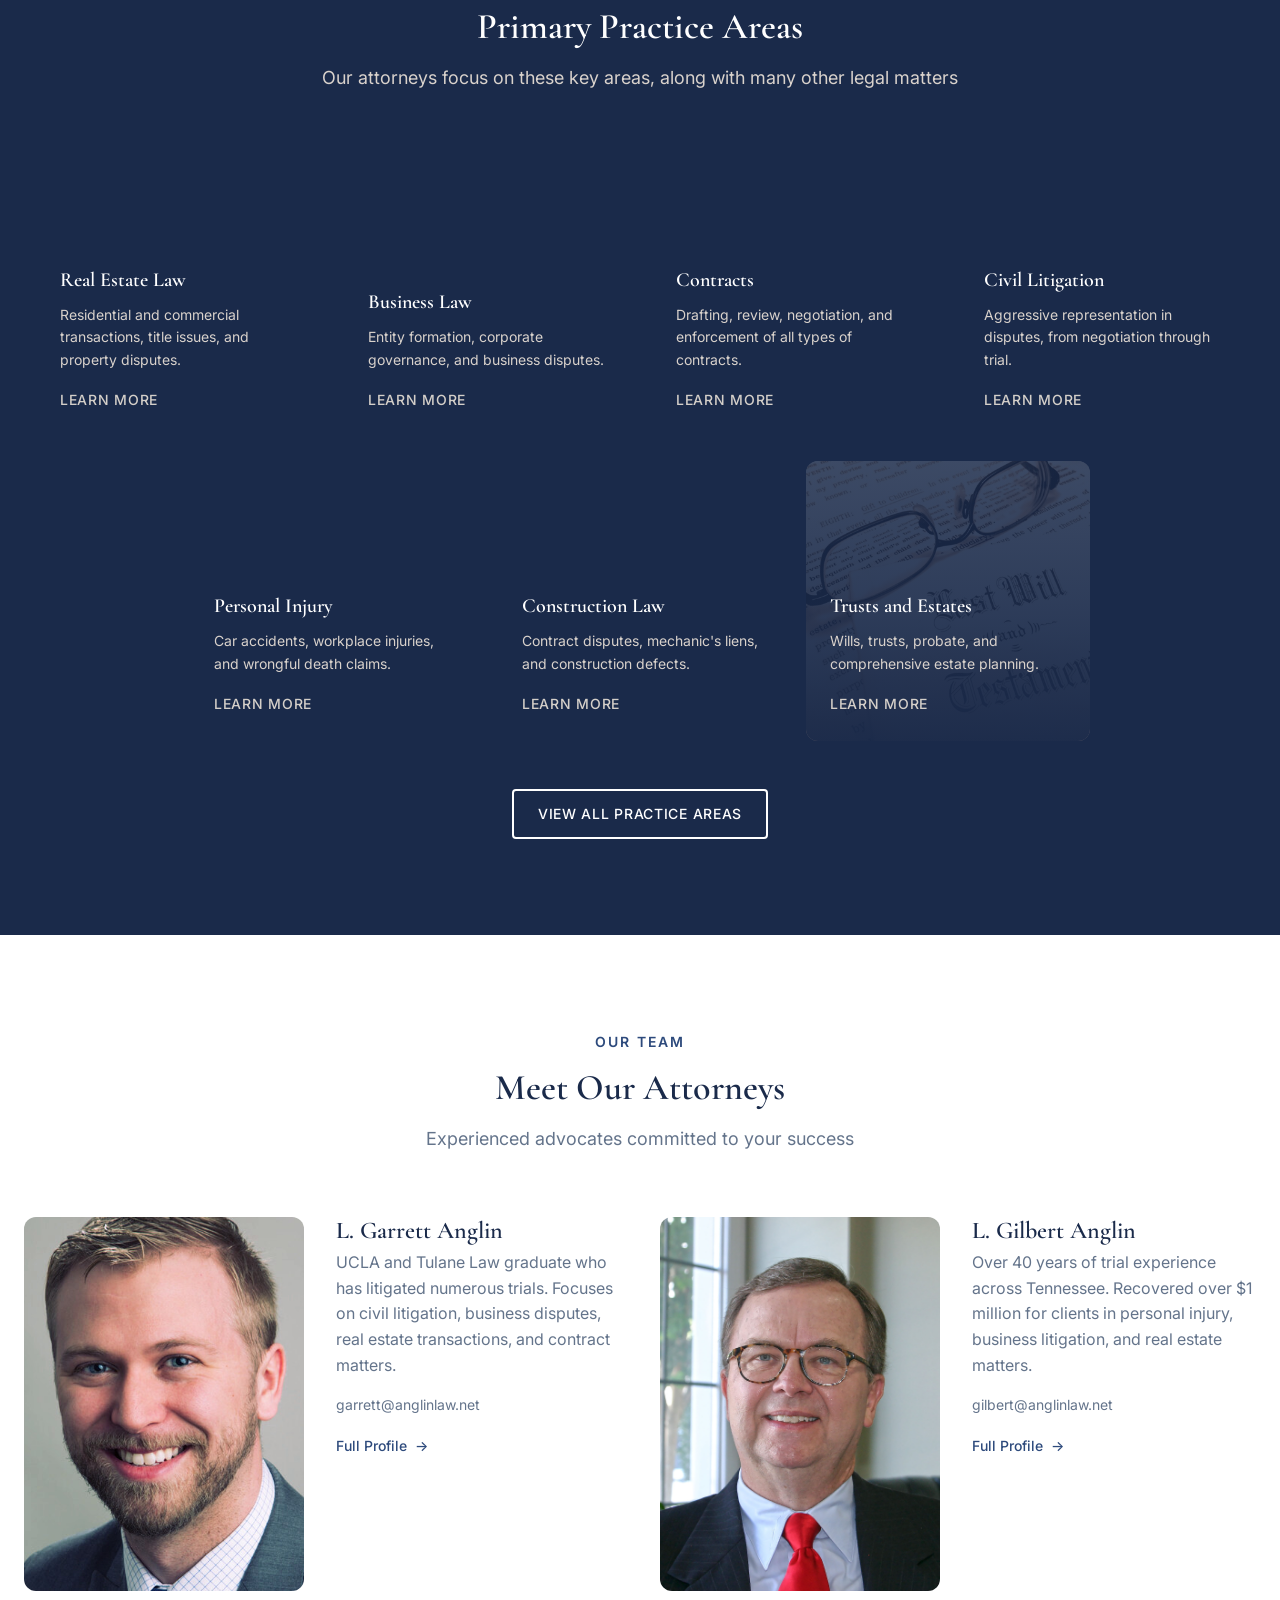
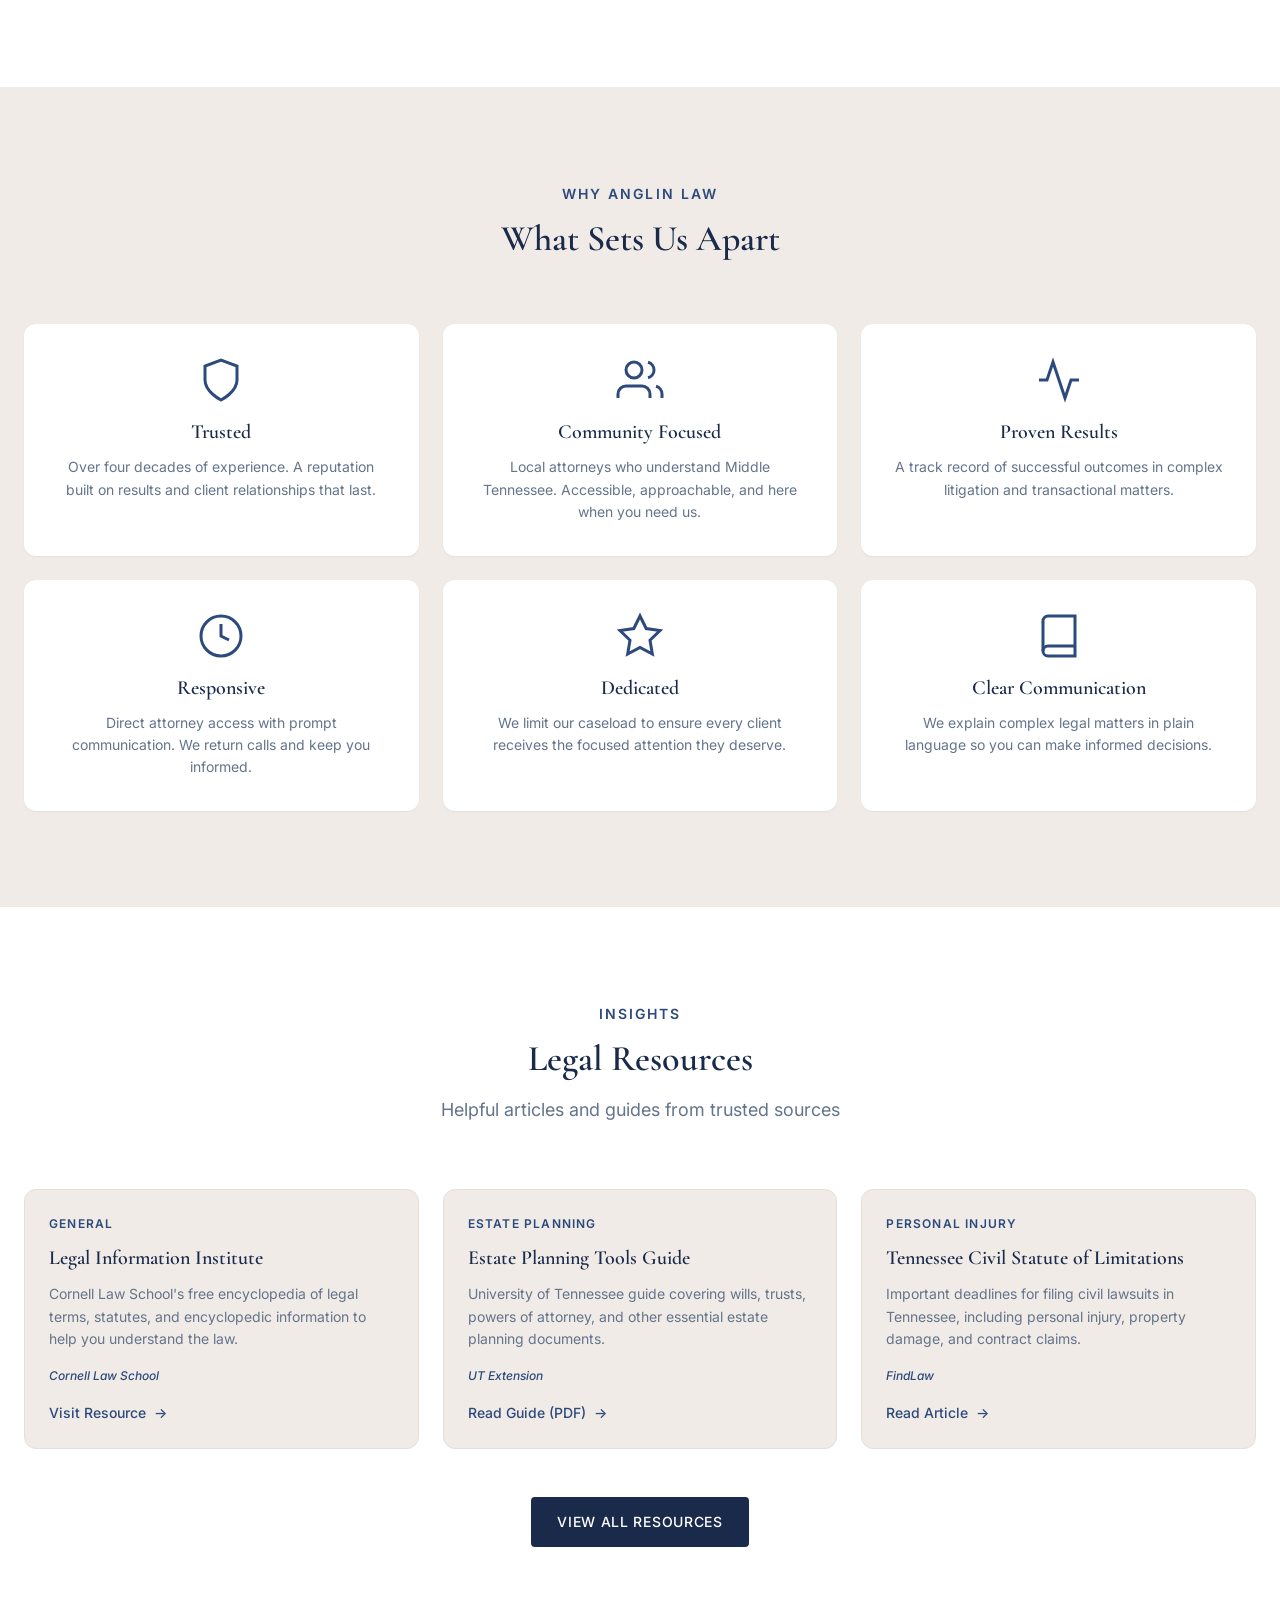
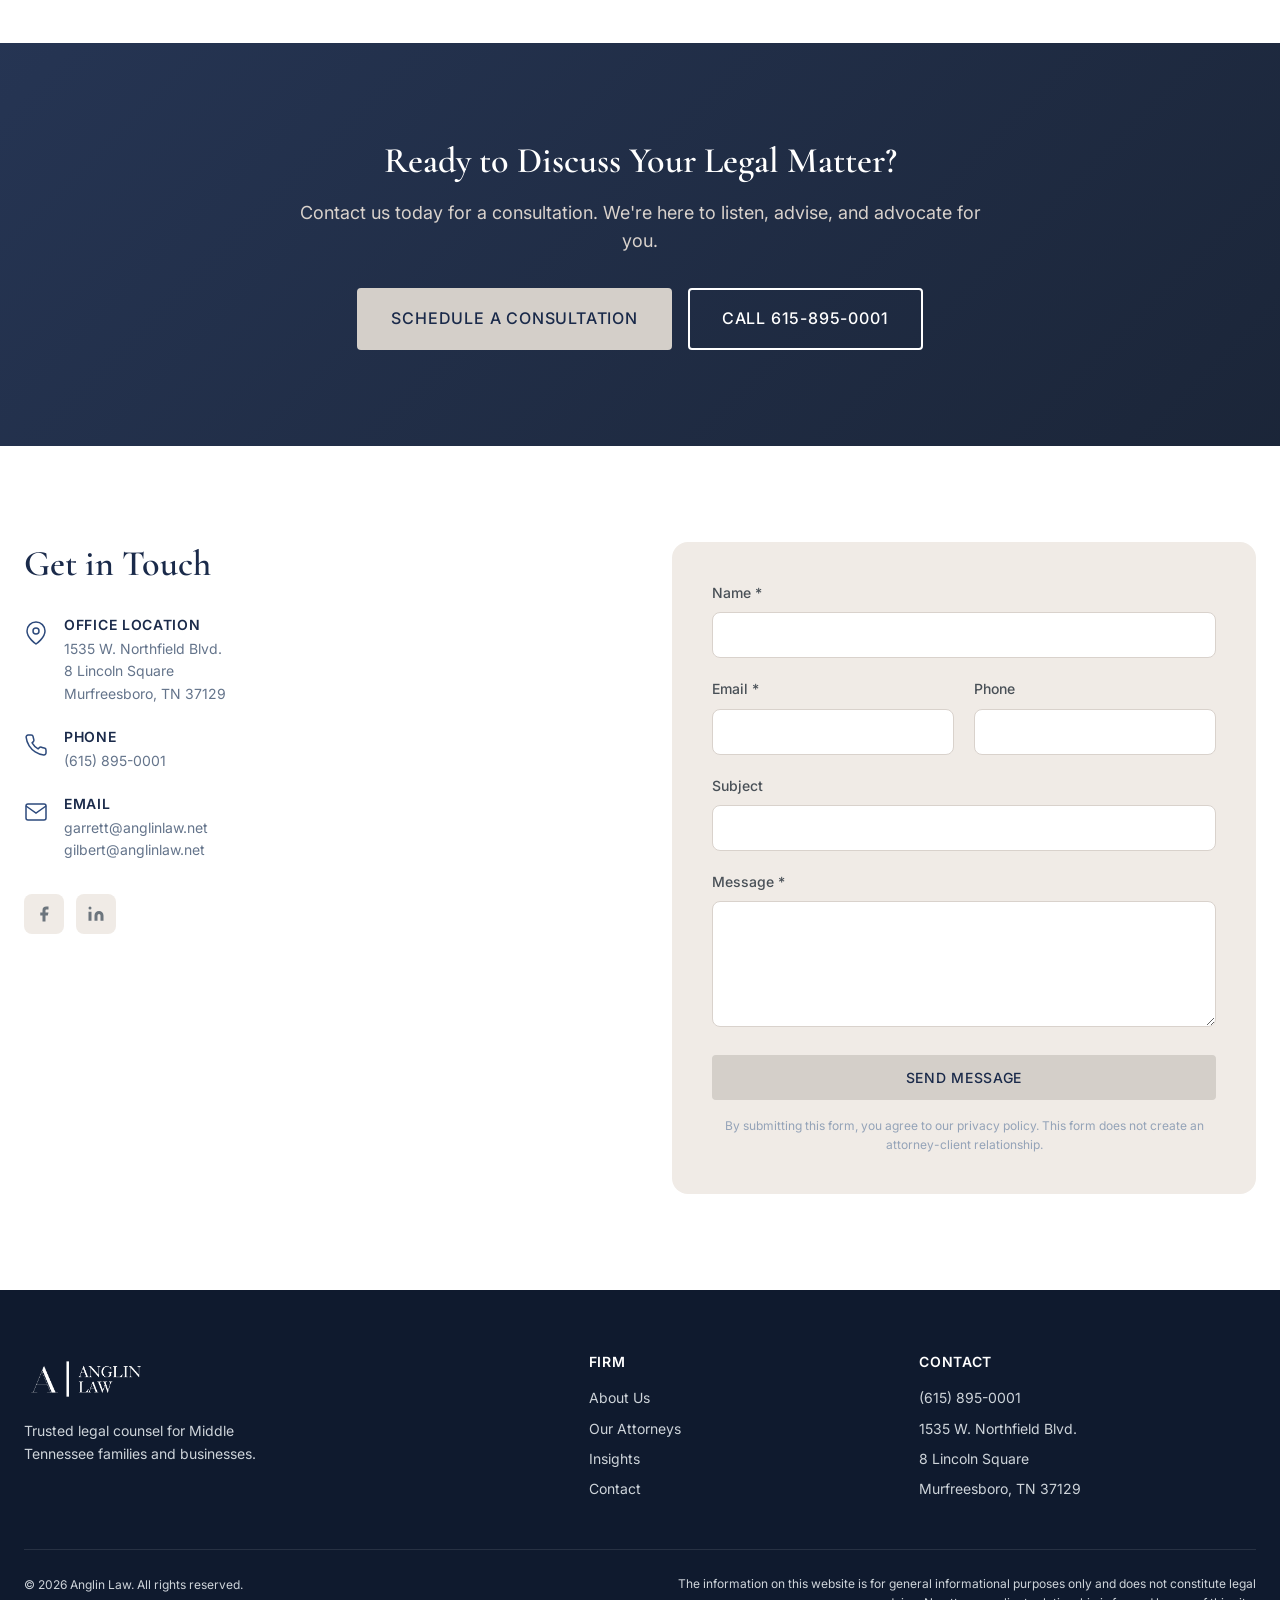
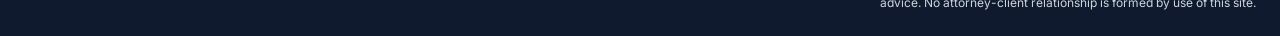
==== commit d16e0755: "Enable Netlify Forms for contact submissions - Add data-netlify="true" to both contact forms - Add f" ====
--- a/index.html
+++ b/index.html
@@ -395,7 +395,8 @@
                     </div>
                 </div>
                 <div class="contact-form-wrapper reveal">
-                    <form class="contact-form" id="contact-form">
+                    <form class="contact-form" id="contact-form" name="contact-home" method="POST" data-netlify="true">
+                        <input type="hidden" name="form-name" value="contact-home">
                         <div class="form-group">
                             <label for="name">Name *</label>
                             <input type="text" id="name" name="name" required>
--- a/css/styles.css
+++ b/css/styles.css
@@ -9,15 +9,15 @@
     --color-primary: #1a2a4a;        /* Deep navy blue */
     --color-primary-dark: #0f1a2e;   /* Darker navy */
     --color-primary-light: #2d4a7c;  /* Lighter navy */
-    --color-accent: #e8e4e0;         /* Light warm grey */
-    --color-accent-dark: #c9c4be;    /* Medium warm grey */
+    --color-accent: #d4cfc9;         /* Warm cream */
+    --color-accent-dark: #bfb9b2;    /* Darker cream for hover */
     --color-accent-light: #f5f3f1;   /* Very light grey */
     --color-accent-text: #2d4a7c;    /* Navy for text accents */
     --color-white: #ffffff;
-    --color-off-white: #f8f9fa;
-    --color-gray-100: #f1f3f5;
-    --color-gray-200: #e9ecef;
-    --color-gray-300: #dee2e6;
+    --color-off-white: #f9f7f5;      /* Warm off-white */
+    --color-gray-100: #f0ebe6;       /* Warm light grey */
+    --color-gray-200: #e5dfda;       /* Warm medium grey */
+    --color-gray-300: #d9d2cc;       /* Warm grey */
     --color-gray-400: #ced4da;
     --color-gray-500: #adb5bd;
     --color-gray-600: #6c757d;
@@ -1351,8 +1351,9 @@
    ============================================ */
 
 @media (max-width: 1200px) {
-    .practice-grid {
-        grid-template-columns: repeat(3, 1fr);
+    .practice-grid .practice-card {
+        flex: 0 0 calc(33.333% - var(--space-6));
+        max-width: calc(33.333% - var(--space-6));
     }
 }
 
@@ -1372,8 +1373,9 @@
         grid-template-columns: repeat(3, 1fr);
     }
 
-    .practice-grid {
-        grid-template-columns: repeat(2, 1fr);
+    .practice-grid .practice-card {
+        flex: 0 0 calc(50% - var(--space-6));
+        max-width: calc(50% - var(--space-6));
     }
 
     .attorneys-grid {
@@ -1456,6 +1458,15 @@
         display: none;
     }
 
+    .logo-img {
+        height: 75px;
+        max-width: 280px;
+    }
+
+    .header.scrolled .logo-img {
+        height: 60px;
+    }
+
     .mobile-toggle {
         display: flex;
     }
@@ -1473,12 +1484,38 @@
     }
 
     /* Hero */
+    .hero {
+        min-height: 85vh;
+        padding-top: calc(var(--header-height) + var(--space-16));
+        padding-bottom: var(--space-16);
+        display: flex;
+        align-items: center;
+    }
+
+    .hero-bg {
+        background-attachment: scroll;
+    }
+
+    .hero-title {
+        font-size: 2.25rem;
+    }
+
+    .hero-description {
+        font-size: var(--text-lg);
+    }
+
+    .hero-content {
+        text-align: center;
+    }
+
     .hero-cta {
         flex-direction: column;
+        align-items: center;
     }
 
     .hero-cta .btn {
         width: 100%;
+        max-width: 300px;
         justify-content: center;
     }
 
@@ -1498,7 +1535,45 @@
 
     /* Practice Areas */
     .practice-grid {
-        grid-template-columns: 1fr;
+        gap: var(--space-4);
+    }
+
+    .practice-grid .practice-card {
+        flex: 0 0 100%;
+        max-width: 100%;
+    }
+
+    .practice-card {
+        min-height: 200px;
+    }
+
+    .practice-card-bg {
+        opacity: 0.85;
+    }
+
+    .practice-card-overlay {
+        background: linear-gradient(
+            to top,
+            rgba(26, 42, 74, 0.85) 0%,
+            rgba(26, 42, 74, 0.5) 50%,
+            rgba(26, 42, 74, 0.3) 100%
+        );
+    }
+
+    .practice-card-content {
+        padding: var(--space-4);
+    }
+
+    .practice-title {
+        font-size: var(--text-lg);
+    }
+
+    .practice-excerpt {
+        font-size: var(--text-sm);
+        display: -webkit-box;
+        -webkit-line-clamp: 2;
+        -webkit-box-orient: vertical;
+        overflow: hidden;
     }
 
     /* Attorneys */
@@ -1551,6 +1626,14 @@
     }
 
     /* Footer */
+    .footer-brand {
+        display: none;
+    }
+
+    .footer-main {
+        gap: var(--space-6);
+    }
+
     .footer-links {
         grid-template-columns: 1fr 1fr;
         gap: var(--space-6);
@@ -1568,10 +1651,22 @@
 }
 
 @media (max-width: 480px) {
+    :root {
+        --text-6xl: 2rem;
+        --text-5xl: 1.75rem;
+        --text-4xl: 1.5rem;
+        --text-3xl: 1.25rem;
+    }
+
     .container {
         padding: 0 var(--space-4);
     }
 
+    .section {
+        padding: var(--space-12) 0;
+    }
+
+    /* Header */
     .logo-mark {
         width: 40px;
         height: 40px;
@@ -1586,16 +1681,87 @@
         font-size: var(--text-base);
     }
 
+    /* Hero */
+    .hero {
+        min-height: 80vh;
+        padding-top: calc(var(--header-height) + var(--space-10));
+        padding-bottom: var(--space-12);
+    }
+
     .hero-title {
-        font-size: var(--text-4xl);
-    }
-
+        font-size: 2rem;
+    }
+
+    .hero-description {
+        font-size: var(--text-base);
+        line-height: 1.6;
+    }
+
+    .hero-subtitle {
+        font-size: var(--text-sm);
+    }
+
+    /* Section Headers */
+    .section-title {
+        font-size: 1.5rem;
+    }
+
+    .section-subtitle {
+        font-size: var(--text-xs);
+    }
+
+    /* Intro Section */
+    .intro-text {
+        text-align: center;
+    }
+
+    .intro-lead {
+        font-size: var(--text-base);
+    }
+
+    .intro-text p {
+        font-size: var(--text-sm);
+    }
+
+    .link-arrow {
+        justify-content: center;
+    }
+
+    /* Why Cards */
+    .why-card {
+        padding: var(--space-6);
+    }
+
+    .why-title {
+        font-size: var(--text-lg);
+    }
+
+    /* CTA Section */
+    .cta-title {
+        font-size: var(--text-2xl);
+    }
+
+    /* Contact Form */
     .contact-form-wrapper {
         padding: var(--space-6);
     }
 
+    /* Footer */
     .footer-links {
         grid-template-columns: 1fr;
+    }
+
+    .footer-tagline {
+        font-size: var(--text-xs);
+    }
+
+    /* Page Hero */
+    .page-hero-title {
+        font-size: var(--text-3xl);
+    }
+
+    .page-hero-description {
+        font-size: var(--text-base);
     }
 }
 
@@ -1706,21 +1872,14 @@
 /* Practice Detail Sections */
 .practice-detail {
     padding: var(--space-20) 0;
-    border-left: 4px solid var(--color-accent-text);
-    margin-left: var(--space-8);
-}
-
-.practice-detail.section-light {
-    border-left-color: var(--color-primary);
 }
 
 .practice-detail-grid {
     display: grid;
-    grid-template-columns: 200px 1fr;
-    gap: var(--space-12);
-    max-width: 1000px;
+    grid-template-columns: 150px 1fr;
+    gap: var(--space-10);
+    max-width: 900px;
     margin: 0 auto;
-    padding-left: var(--space-8);
 }
 
 .practice-detail-sidebar {
@@ -1804,35 +1963,24 @@
     }
 
     .practice-detail-sidebar {
-        flex-direction: row;
+        flex-direction: column;
+        align-items: center;
         justify-content: flex-start;
-        text-align: left;
-        gap: var(--space-4);
+        text-align: center;
     }
 
     .practice-detail-icon {
         width: 50px;
         height: 50px;
-        margin-bottom: 0;
+        margin-bottom: var(--space-2);
     }
 
     .practice-detail-title {
         font-size: var(--text-xl);
     }
 
-    .practice-detail {
-        margin-left: 0;
-        border-left: none;
-        border-top: 4px solid var(--color-accent-text);
-    }
-
-    .practice-detail.section-light {
-        border-top-color: var(--color-primary);
-        border-left: none;
-    }
-
-    .practice-detail-grid {
-        padding-left: 0;
+    .practice-detail-content {
+        text-align: center;
     }
 }
 
@@ -2530,6 +2678,14 @@
         grid-template-columns: 1fr;
     }
 
+    .insights-grid-text-only {
+        grid-template-columns: 1fr;
+    }
+
+    .insights-grid-text-only .insight-card {
+        padding: var(--space-5);
+    }
+
     .newsletter-content {
         grid-template-columns: 1fr;
         text-align: center;
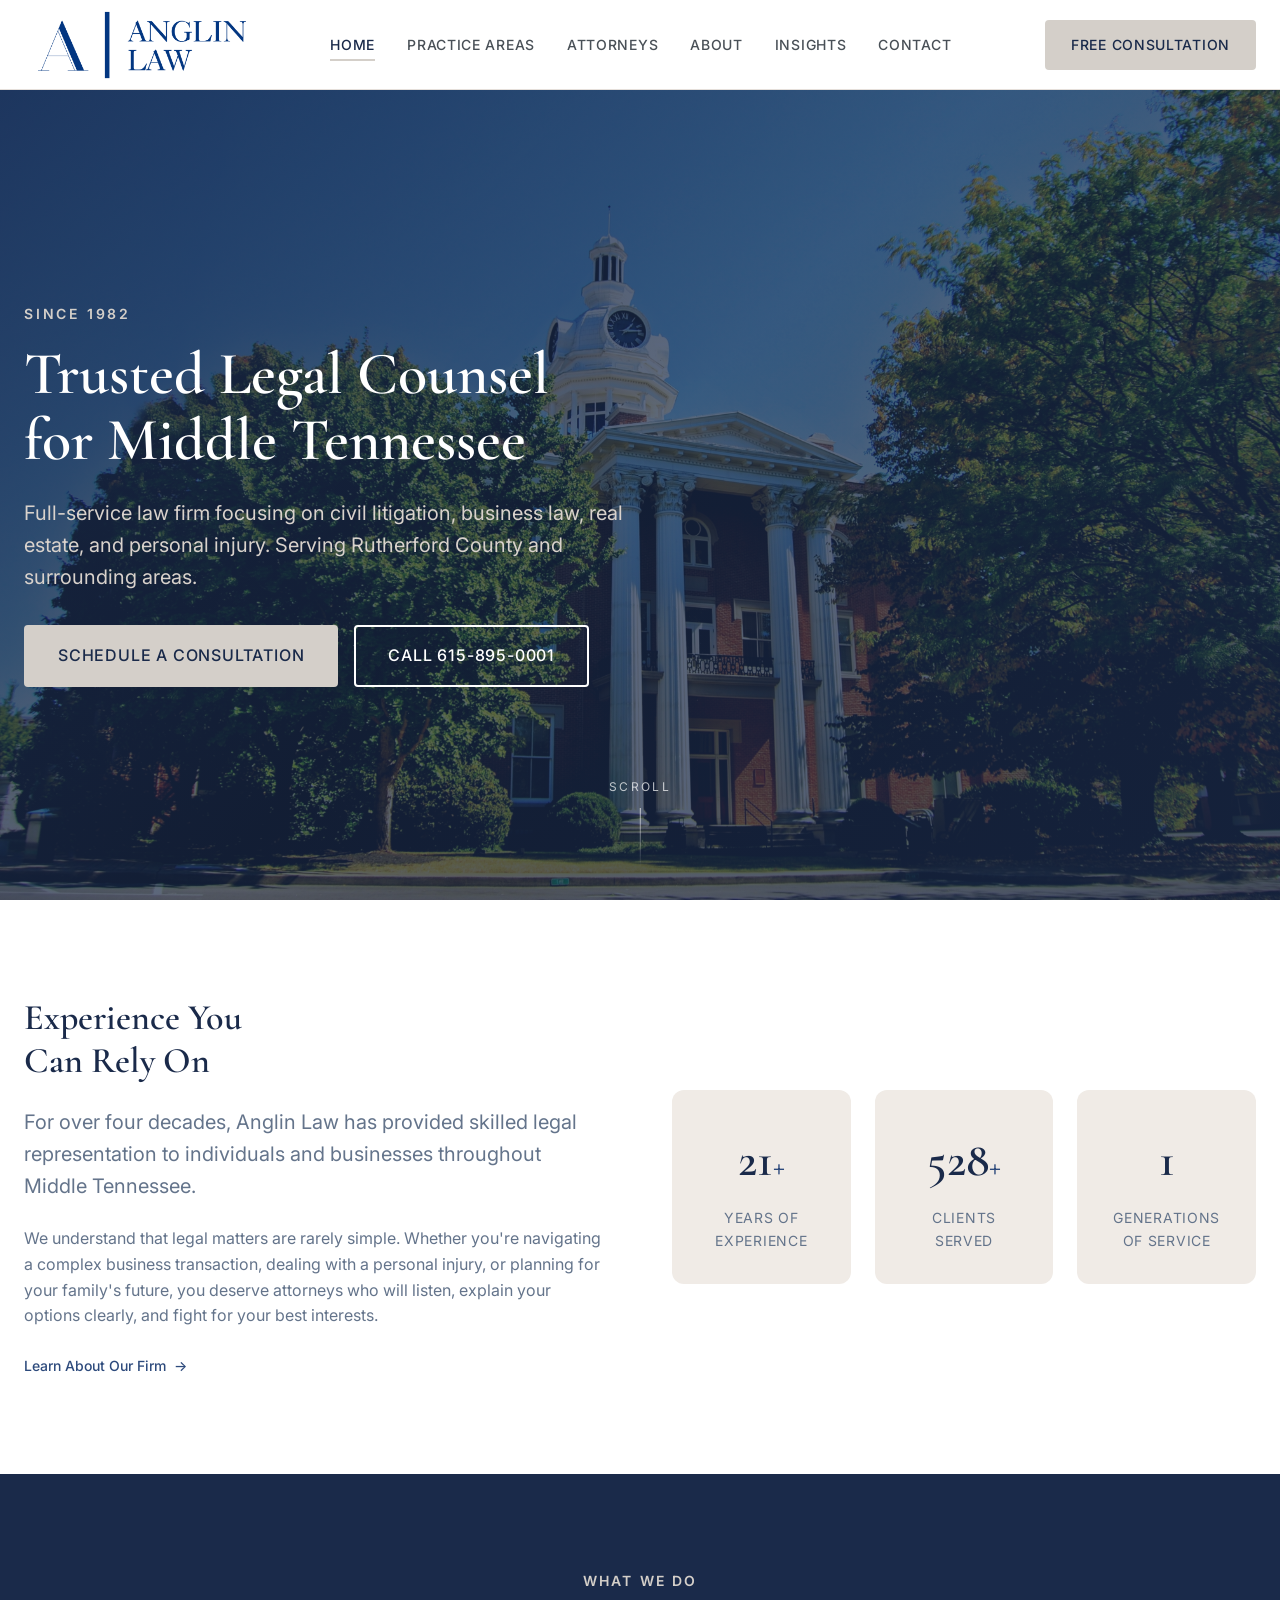
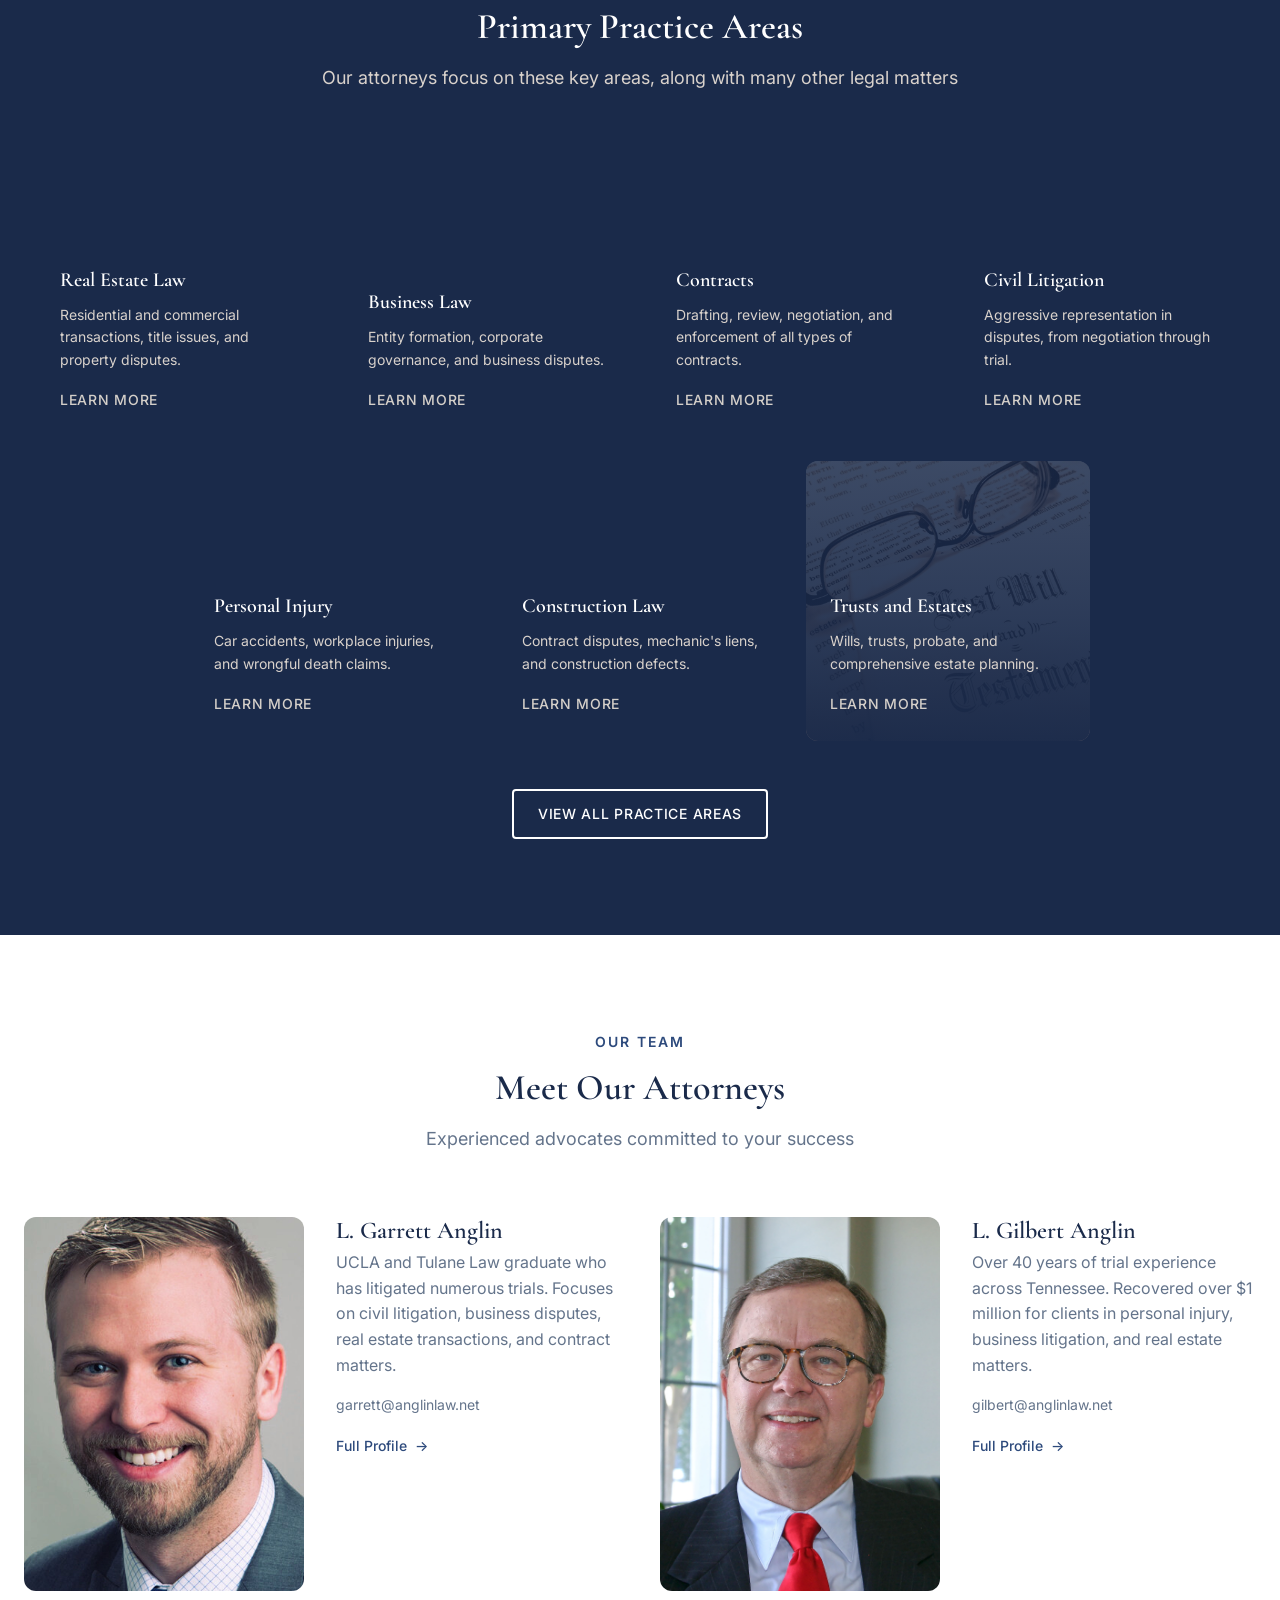
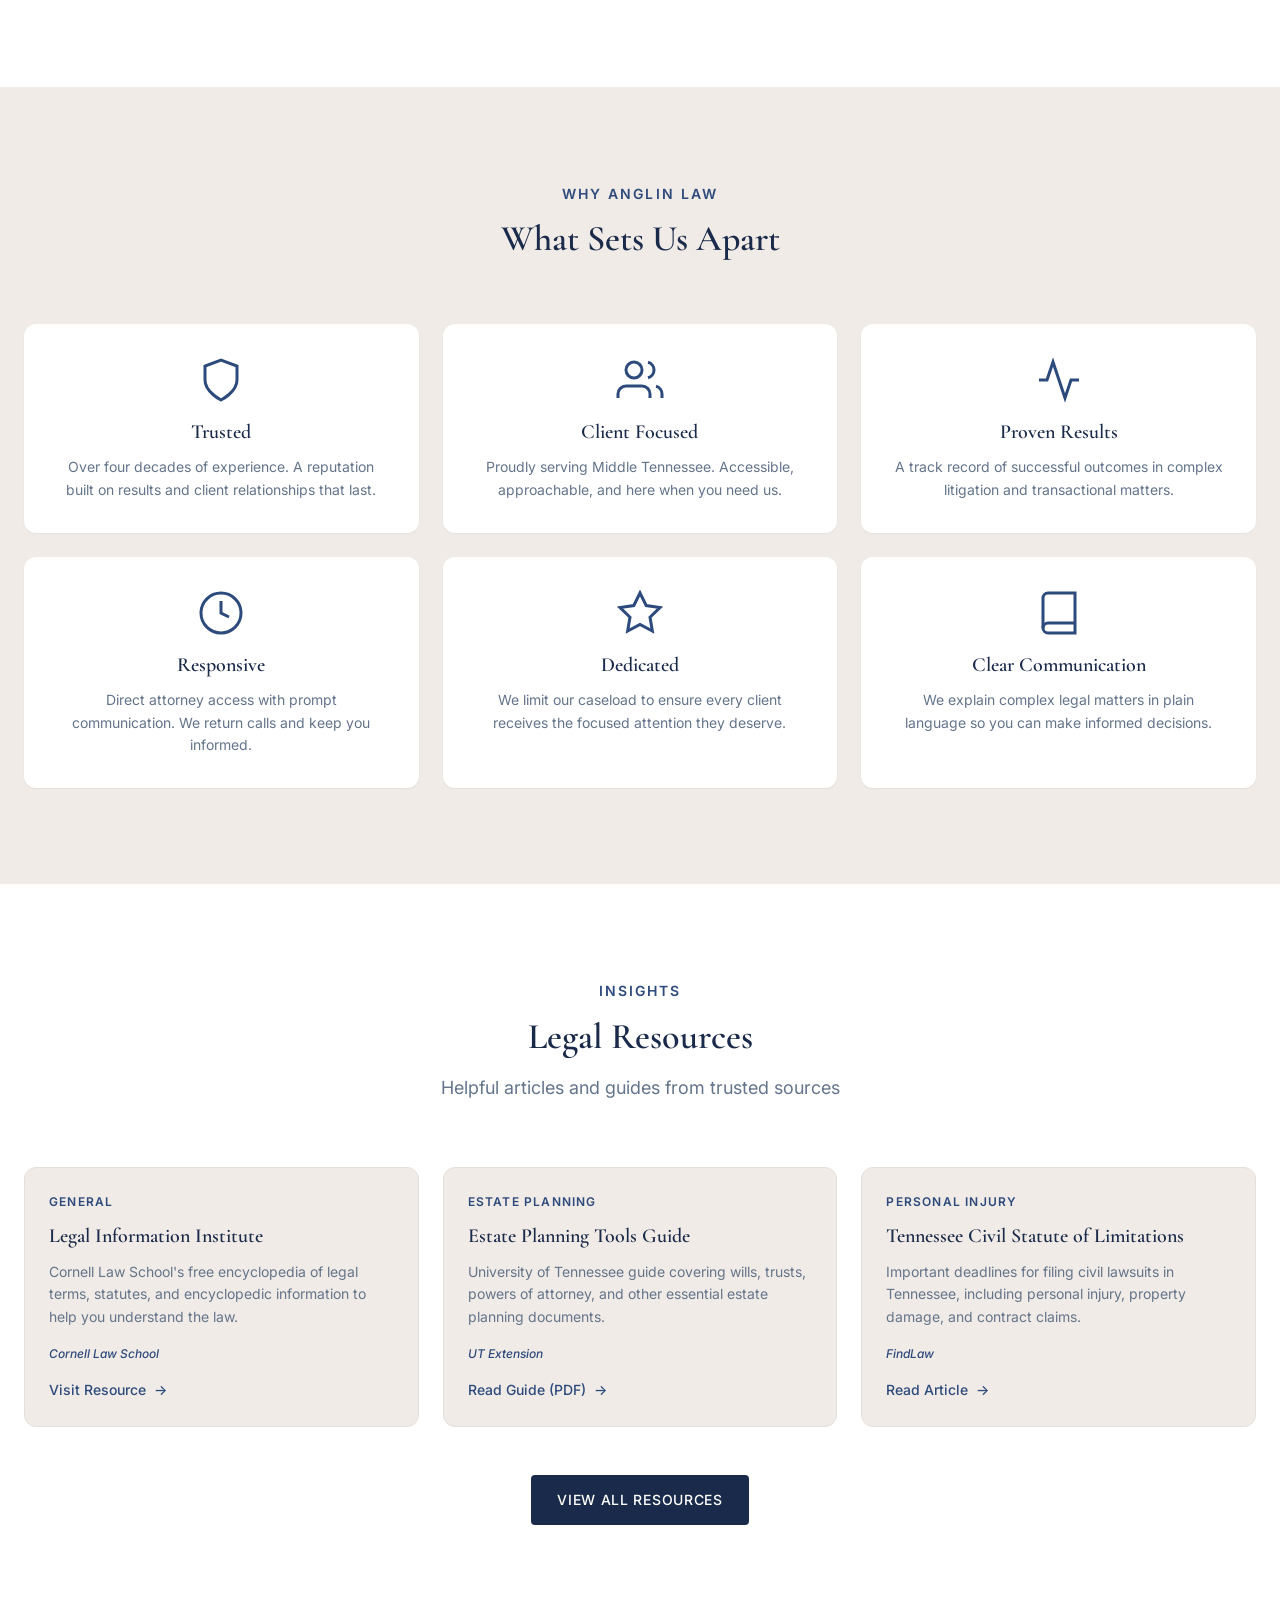
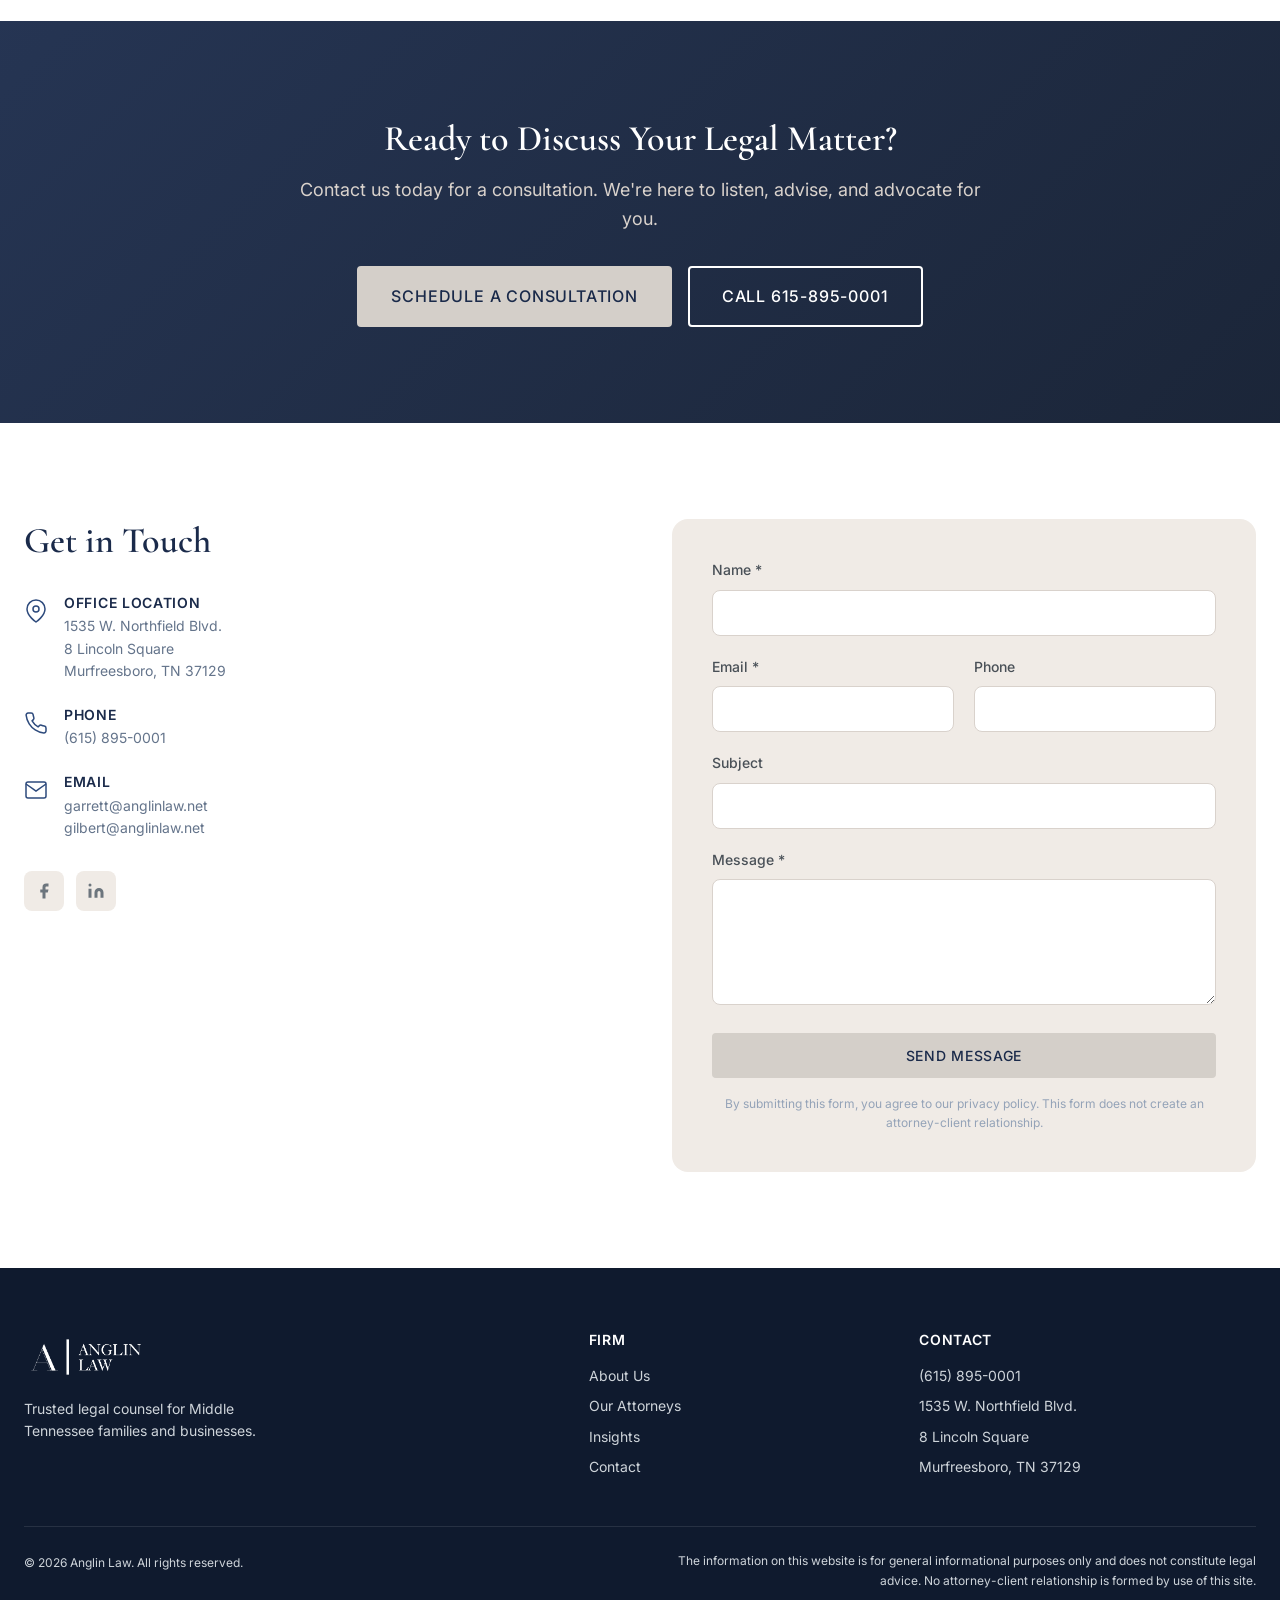
==== commit 3fa2768f: "Soften community/local language on Home and About pages - Home: "Community Focused" → "Client Focuse" ====
--- a/index.html
+++ b/index.html
@@ -231,8 +231,8 @@
                             <path d="M16 3.13a4 4 0 0 1 0 7.75"></path>
                         </svg>
                     </div>
-                    <h3 class="why-title">Community Focused</h3>
-                    <p class="why-description">Local attorneys who understand Middle Tennessee. Accessible, approachable, and here when you need us.</p>
+                    <h3 class="why-title">Client Focused</h3>
+                    <p class="why-description">Proudly serving Middle Tennessee. Accessible, approachable, and here when you need us.</p>
                 </div>
                 <div class="why-card reveal">
                     <div class="why-icon">
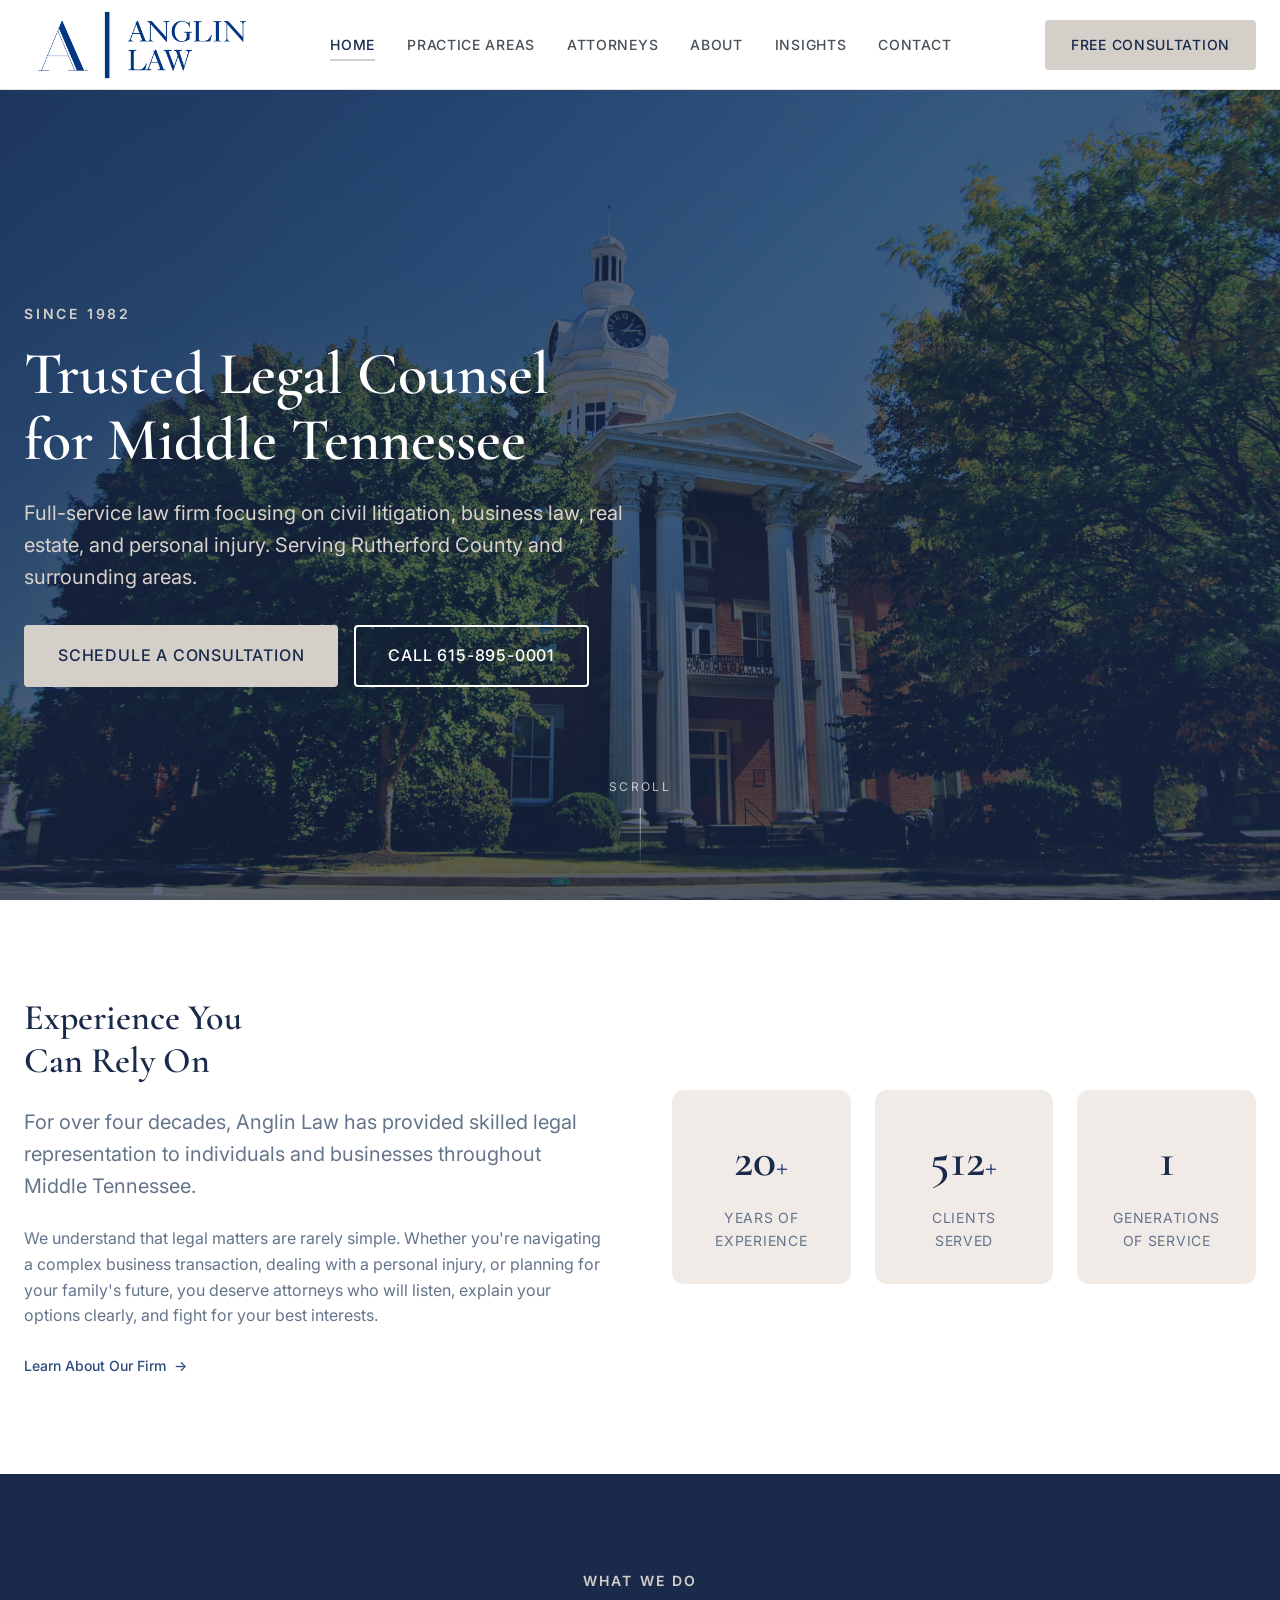
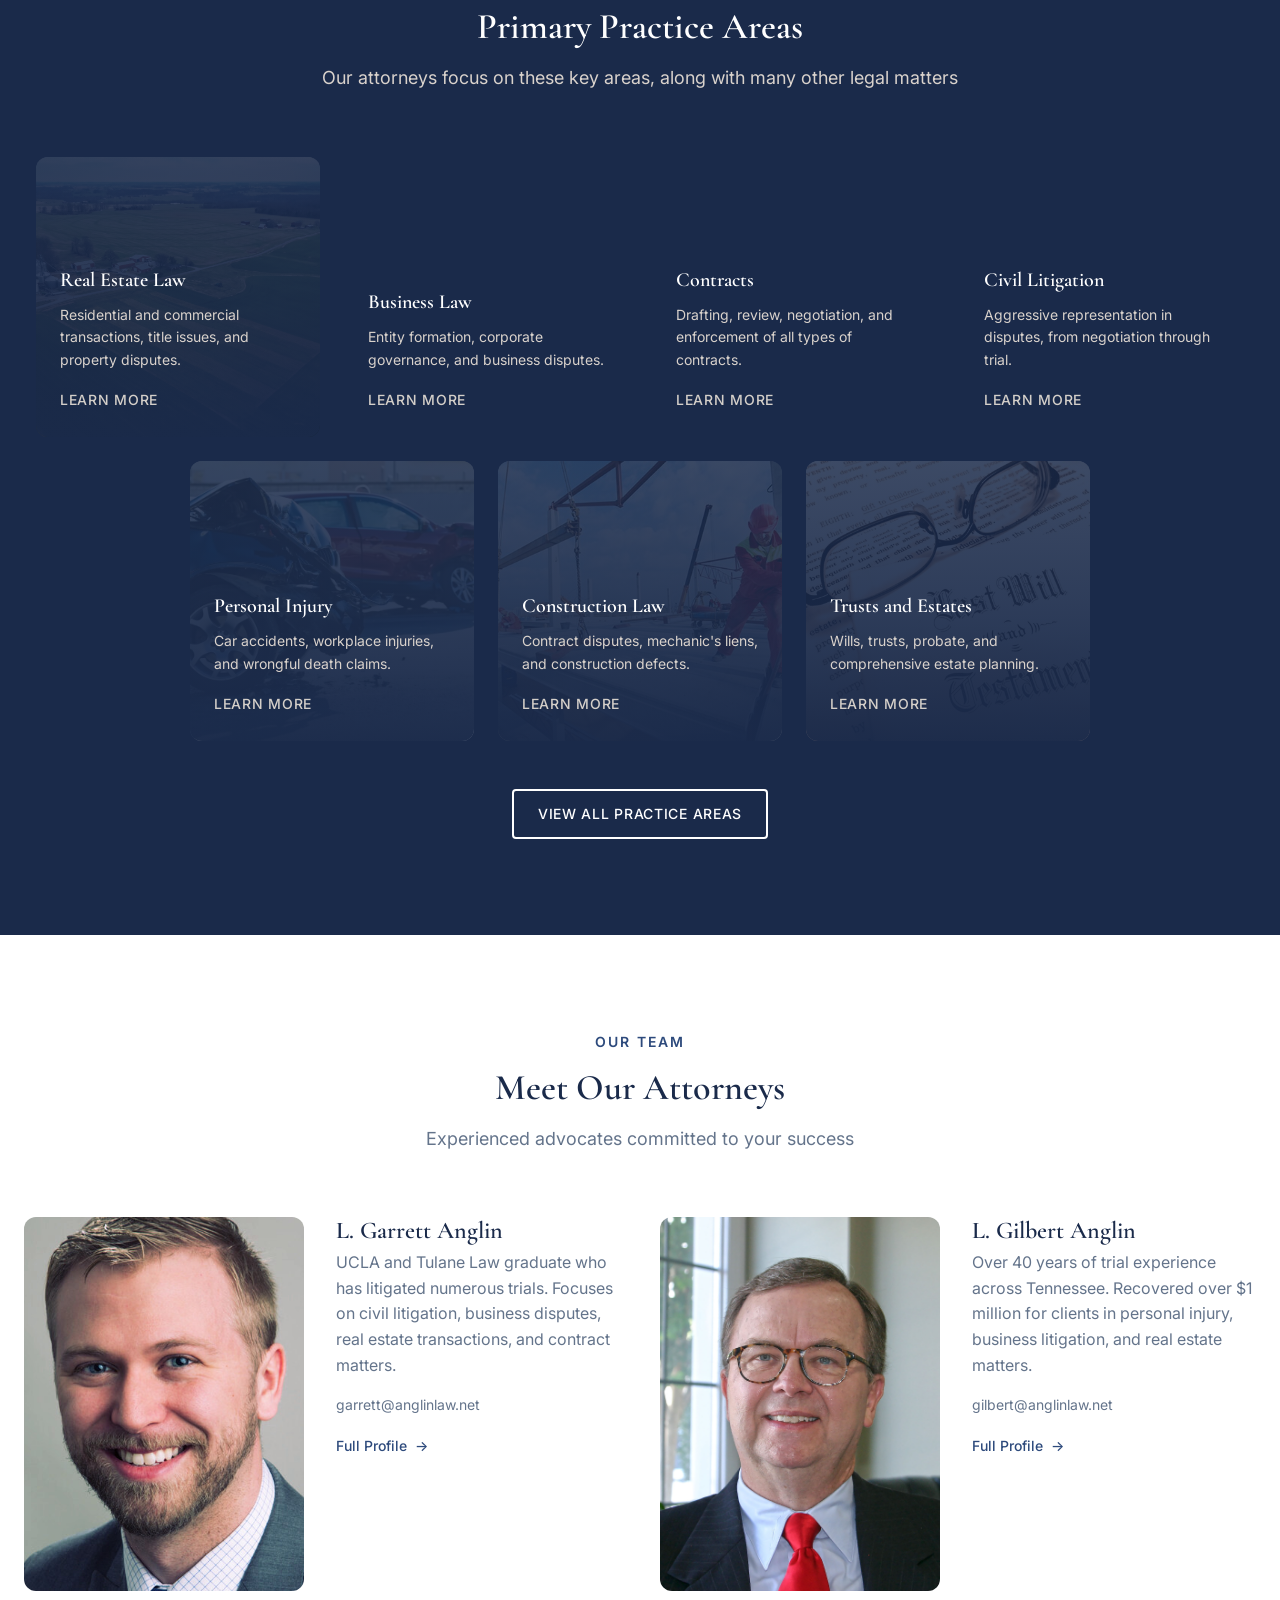
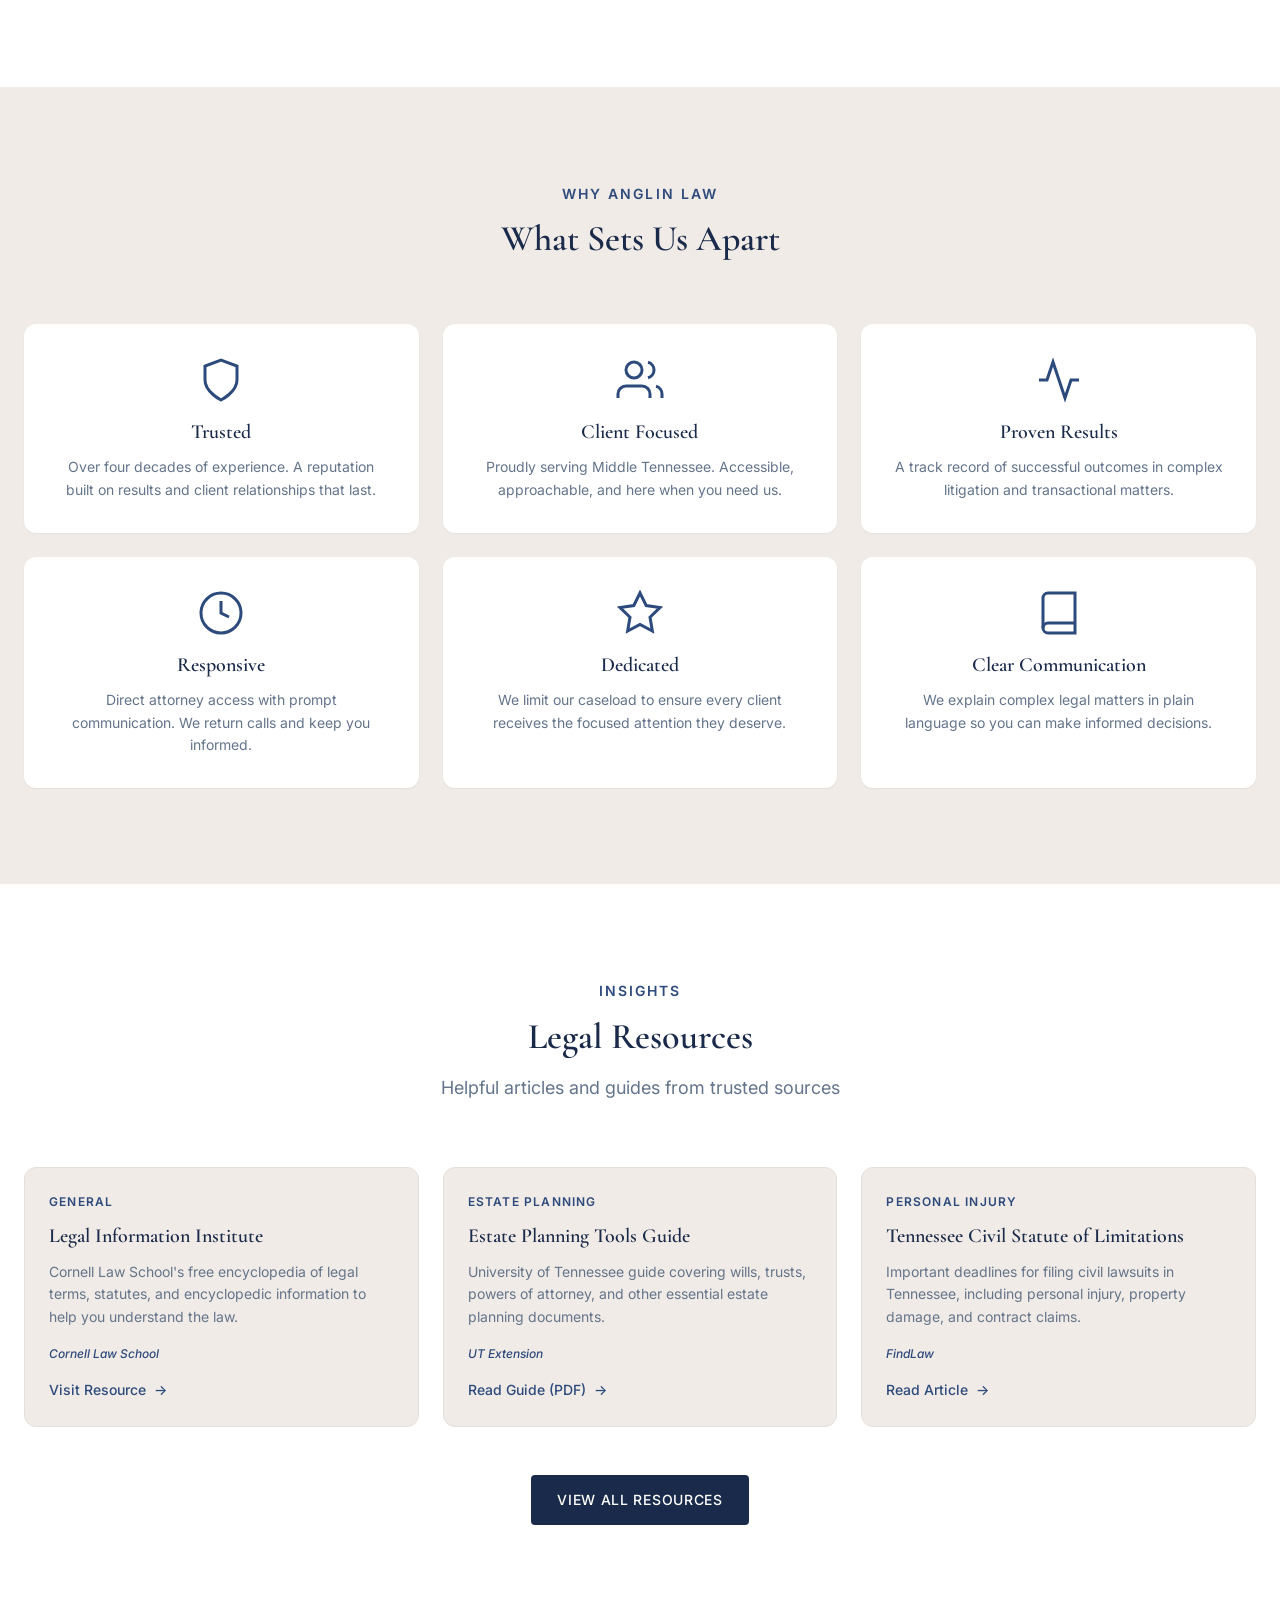
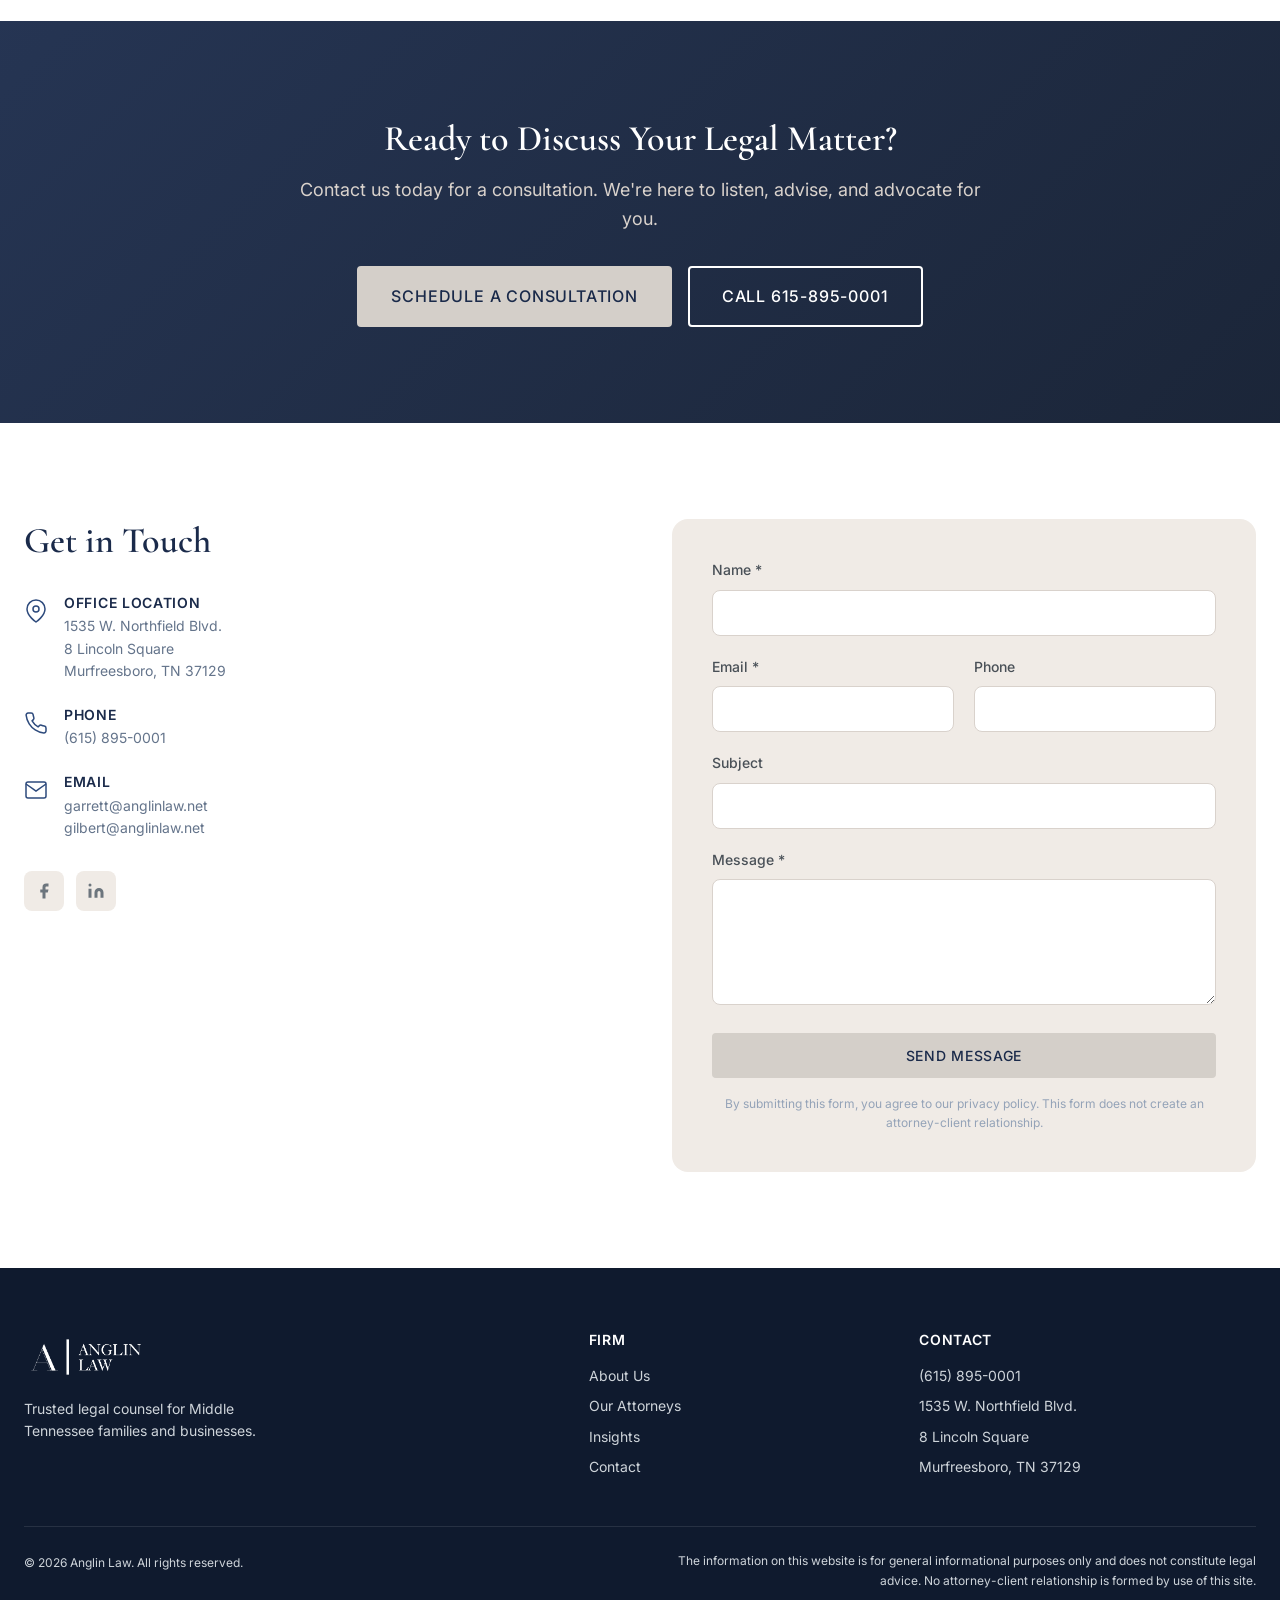
==== commit 4ae3b3bc: "Use custom photos for Real Estate, Personal Injury, and Construction practice areas https://claude.a" ====
--- a/index.html
+++ b/index.html
@@ -97,7 +97,7 @@
             </div>
             <div class="practice-grid">
                 <a href="practice-areas.html#real-estate" class="practice-card reveal">
-                    <div class="practice-card-bg" style="background-image: url('https://images.unsplash.com/photo-1500382017468-9049fed747ef?auto=format&fit=crop&w=800&q=80');"></div>
+                    <div class="practice-card-bg" style="background-image: url('images/real-estate.jpg');"></div>
                     <div class="practice-card-overlay"></div>
                     <div class="practice-card-content">
                         <h3 class="practice-title">Real Estate Law</h3>
@@ -133,7 +133,7 @@
                     </div>
                 </a>
                 <a href="practice-areas.html#personal-injury" class="practice-card reveal">
-                    <div class="practice-card-bg" style="background-image: url('https://images.unsplash.com/photo-1543465077-db45d34b88a5?auto=format&fit=crop&w=800&q=80');"></div>
+                    <div class="practice-card-bg" style="background-image: url('images/personal-injury.jpg');"></div>
                     <div class="practice-card-overlay"></div>
                     <div class="practice-card-content">
                         <h3 class="practice-title">Personal Injury</h3>
@@ -142,7 +142,7 @@
                     </div>
                 </a>
                 <a href="practice-areas.html#construction" class="practice-card reveal">
-                    <div class="practice-card-bg" style="background-image: url('https://images.unsplash.com/photo-1504307651254-35680f356dfd?auto=format&fit=crop&w=800&q=80');"></div>
+                    <div class="practice-card-bg" style="background-image: url('images/construction.jpg');"></div>
                     <div class="practice-card-overlay"></div>
                     <div class="practice-card-content">
                         <h3 class="practice-title">Construction Law</h3>
